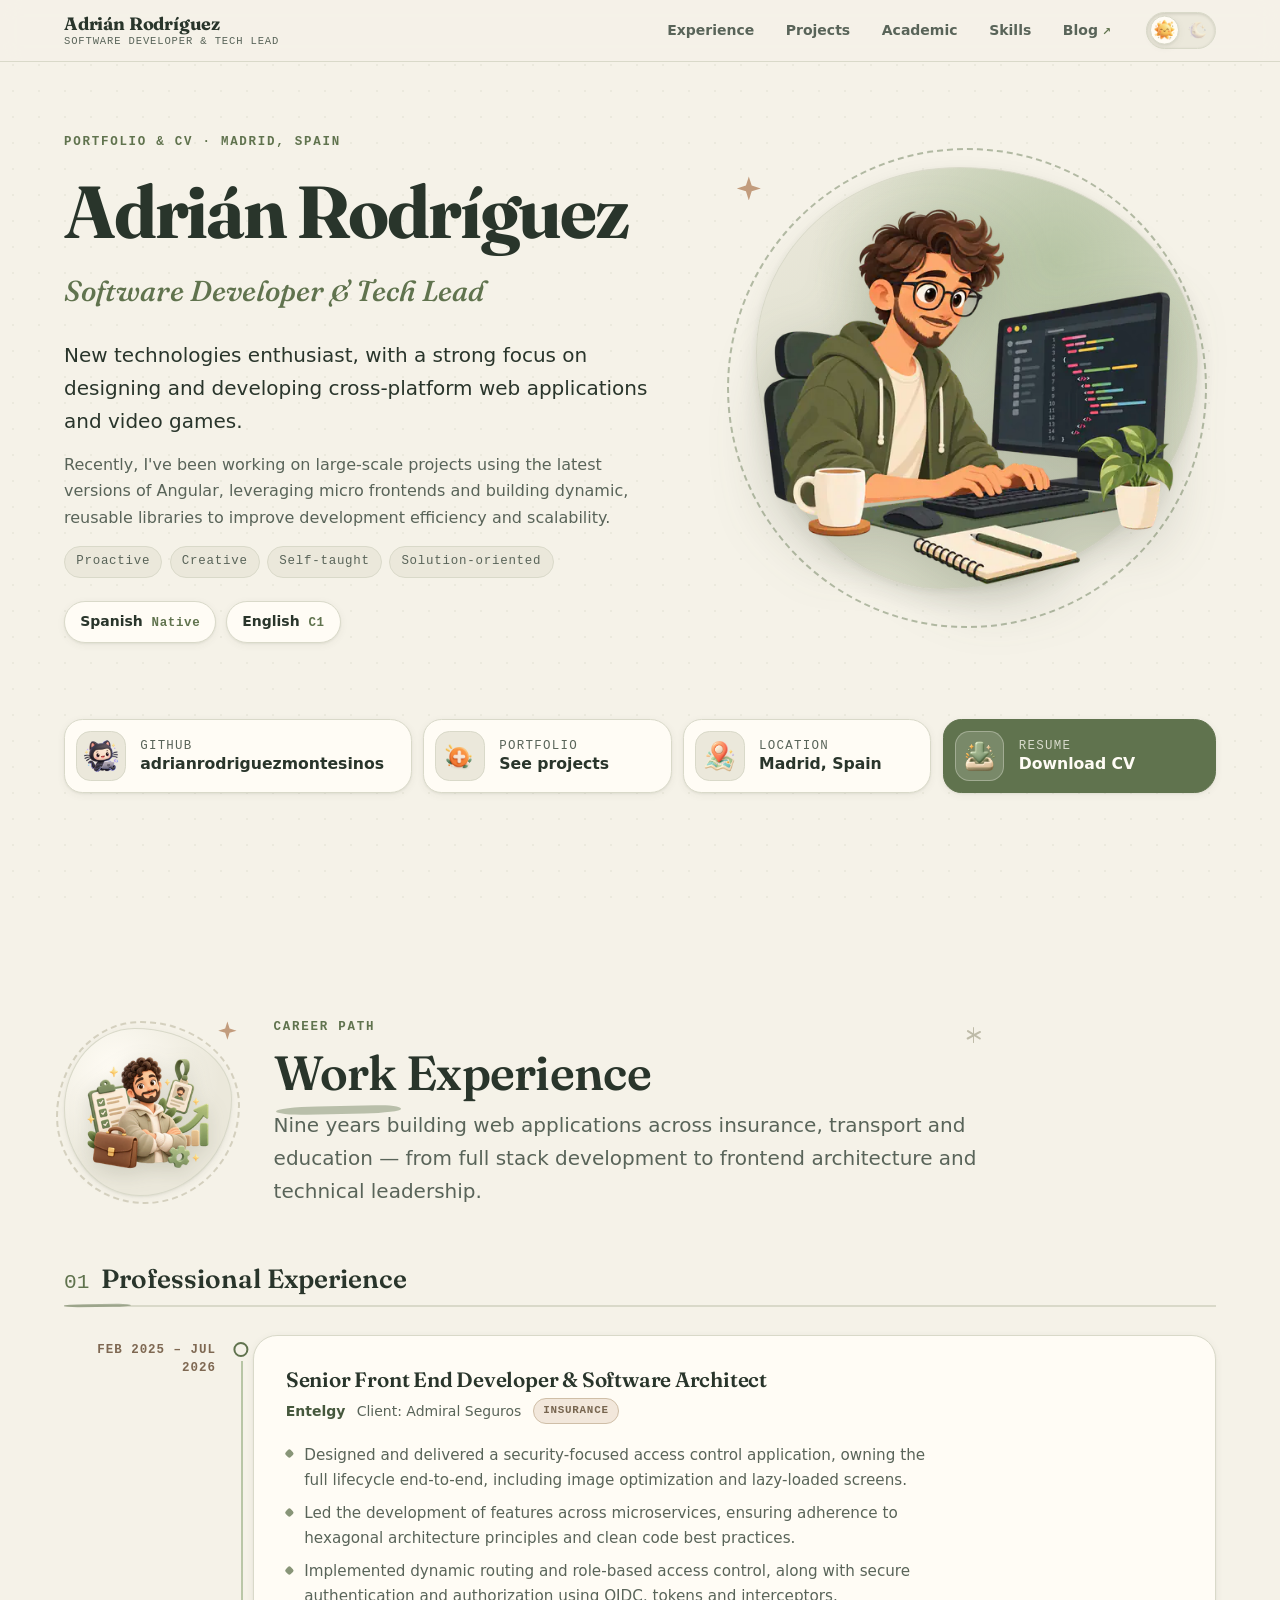
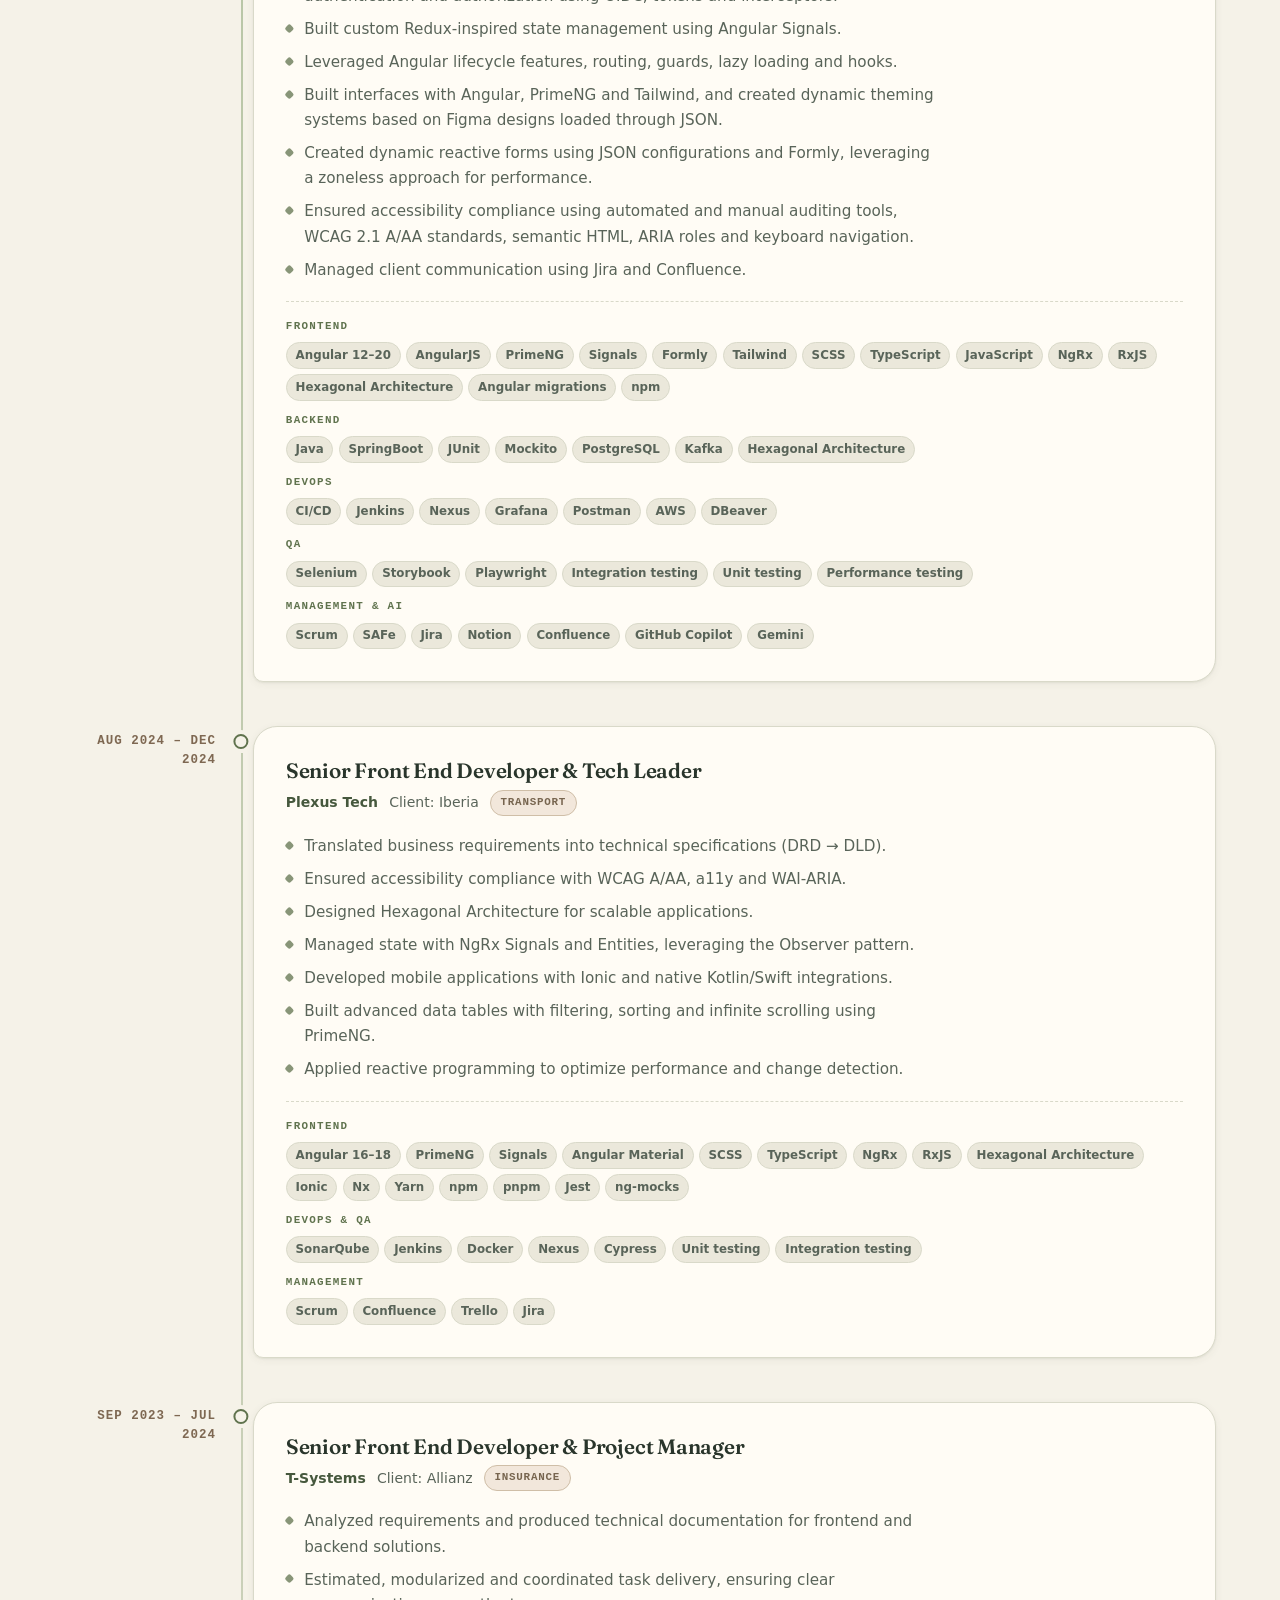
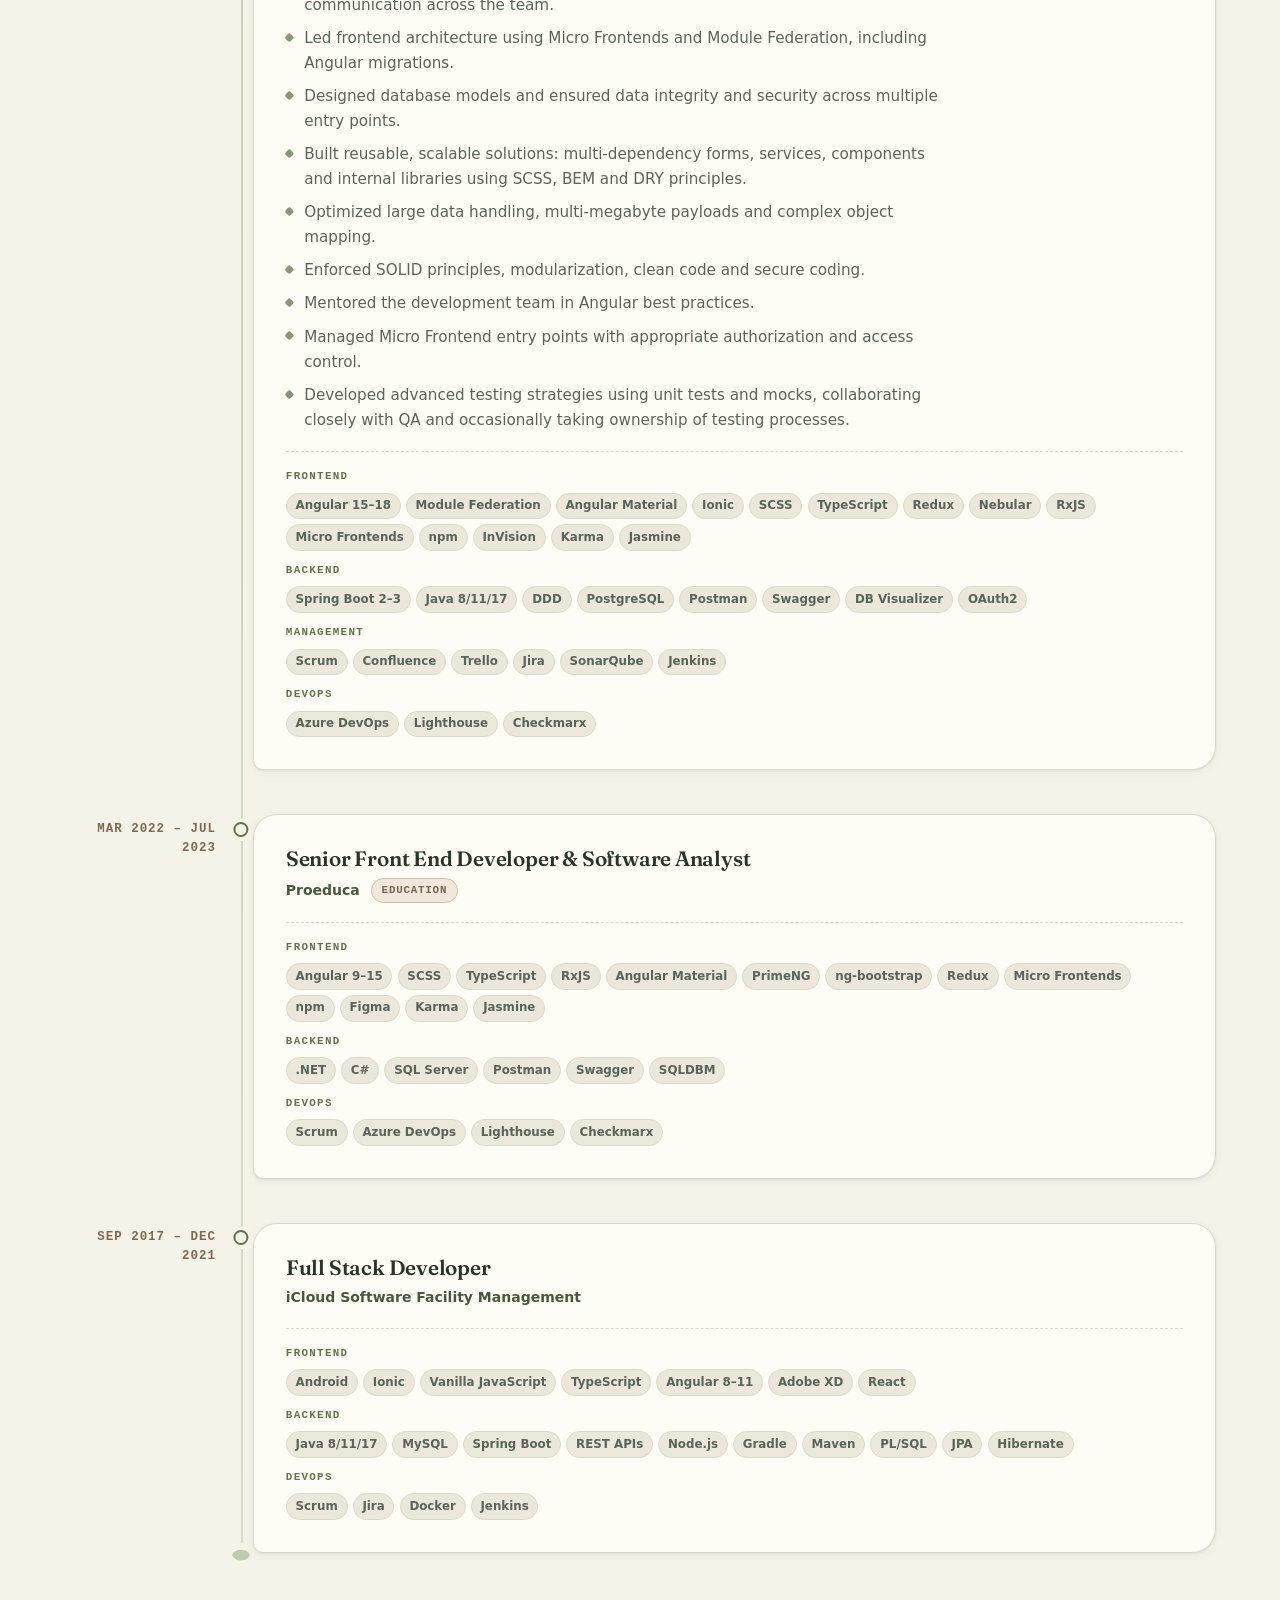
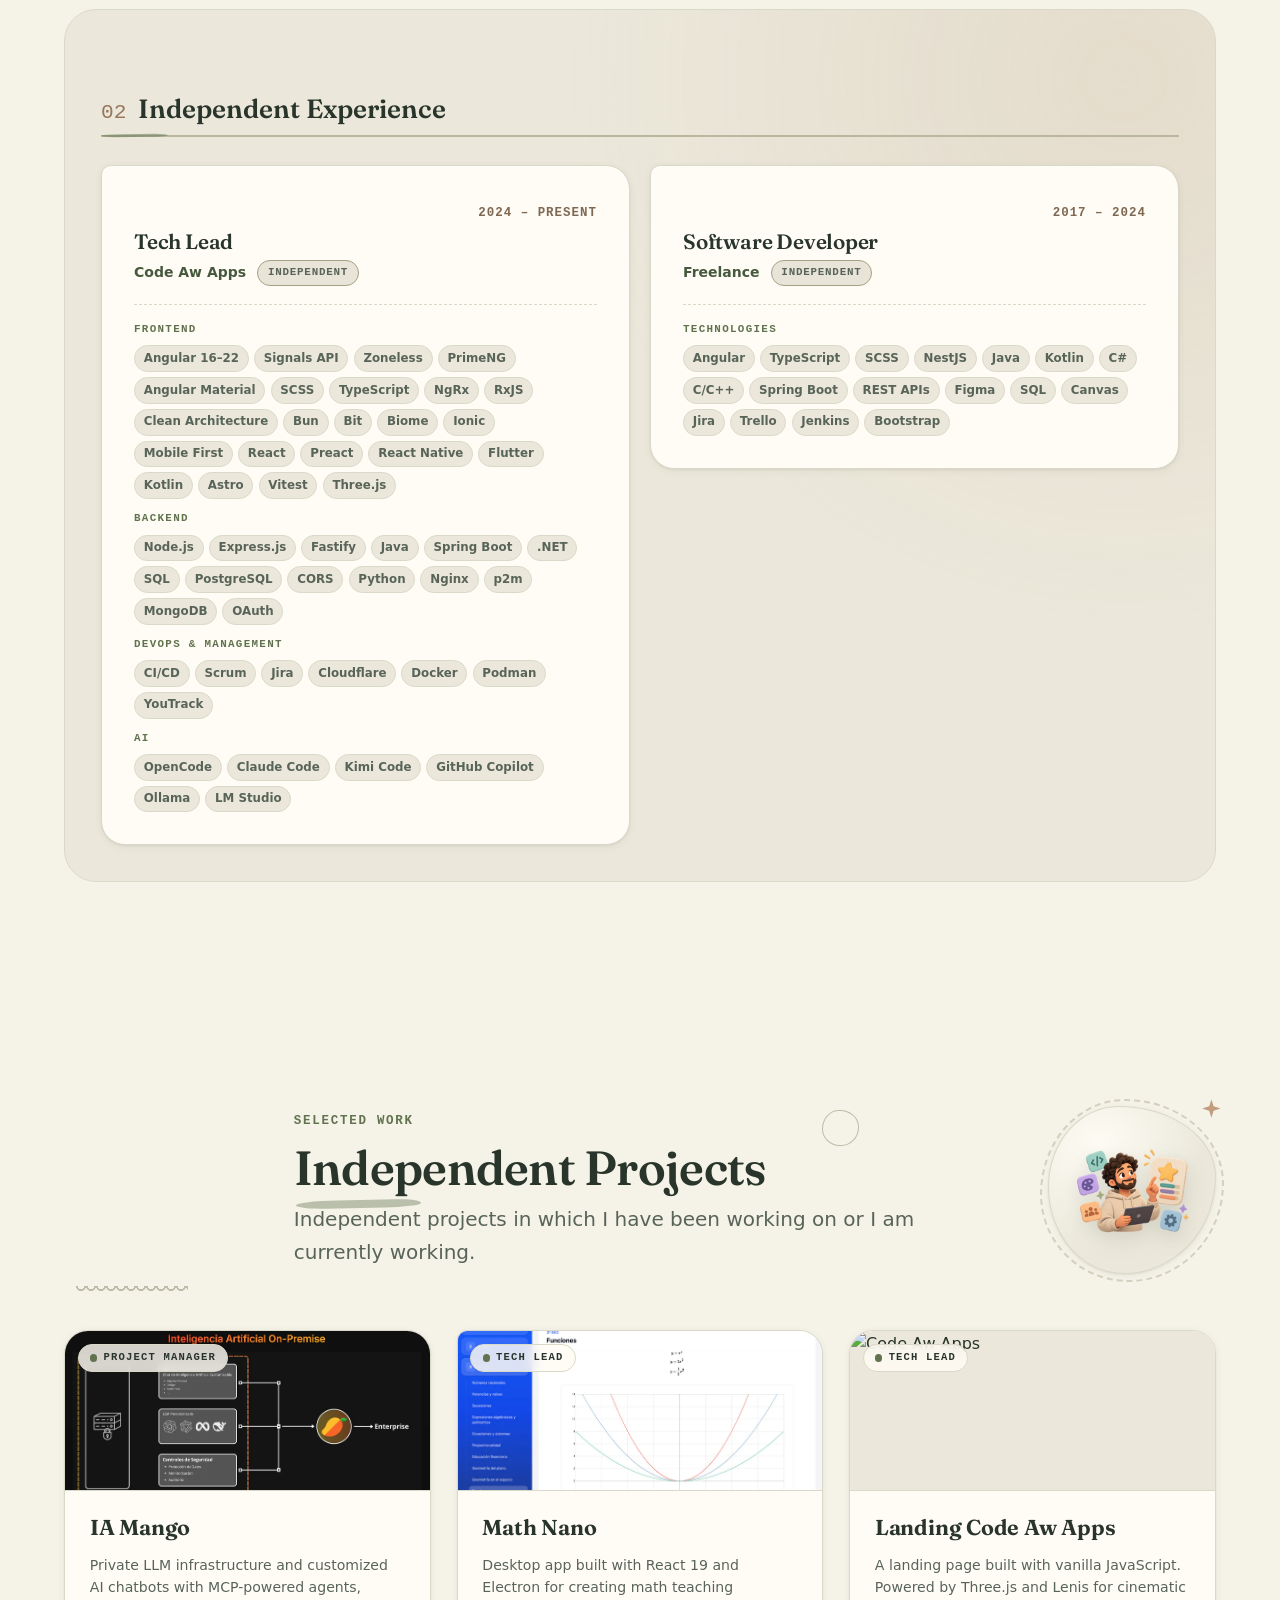
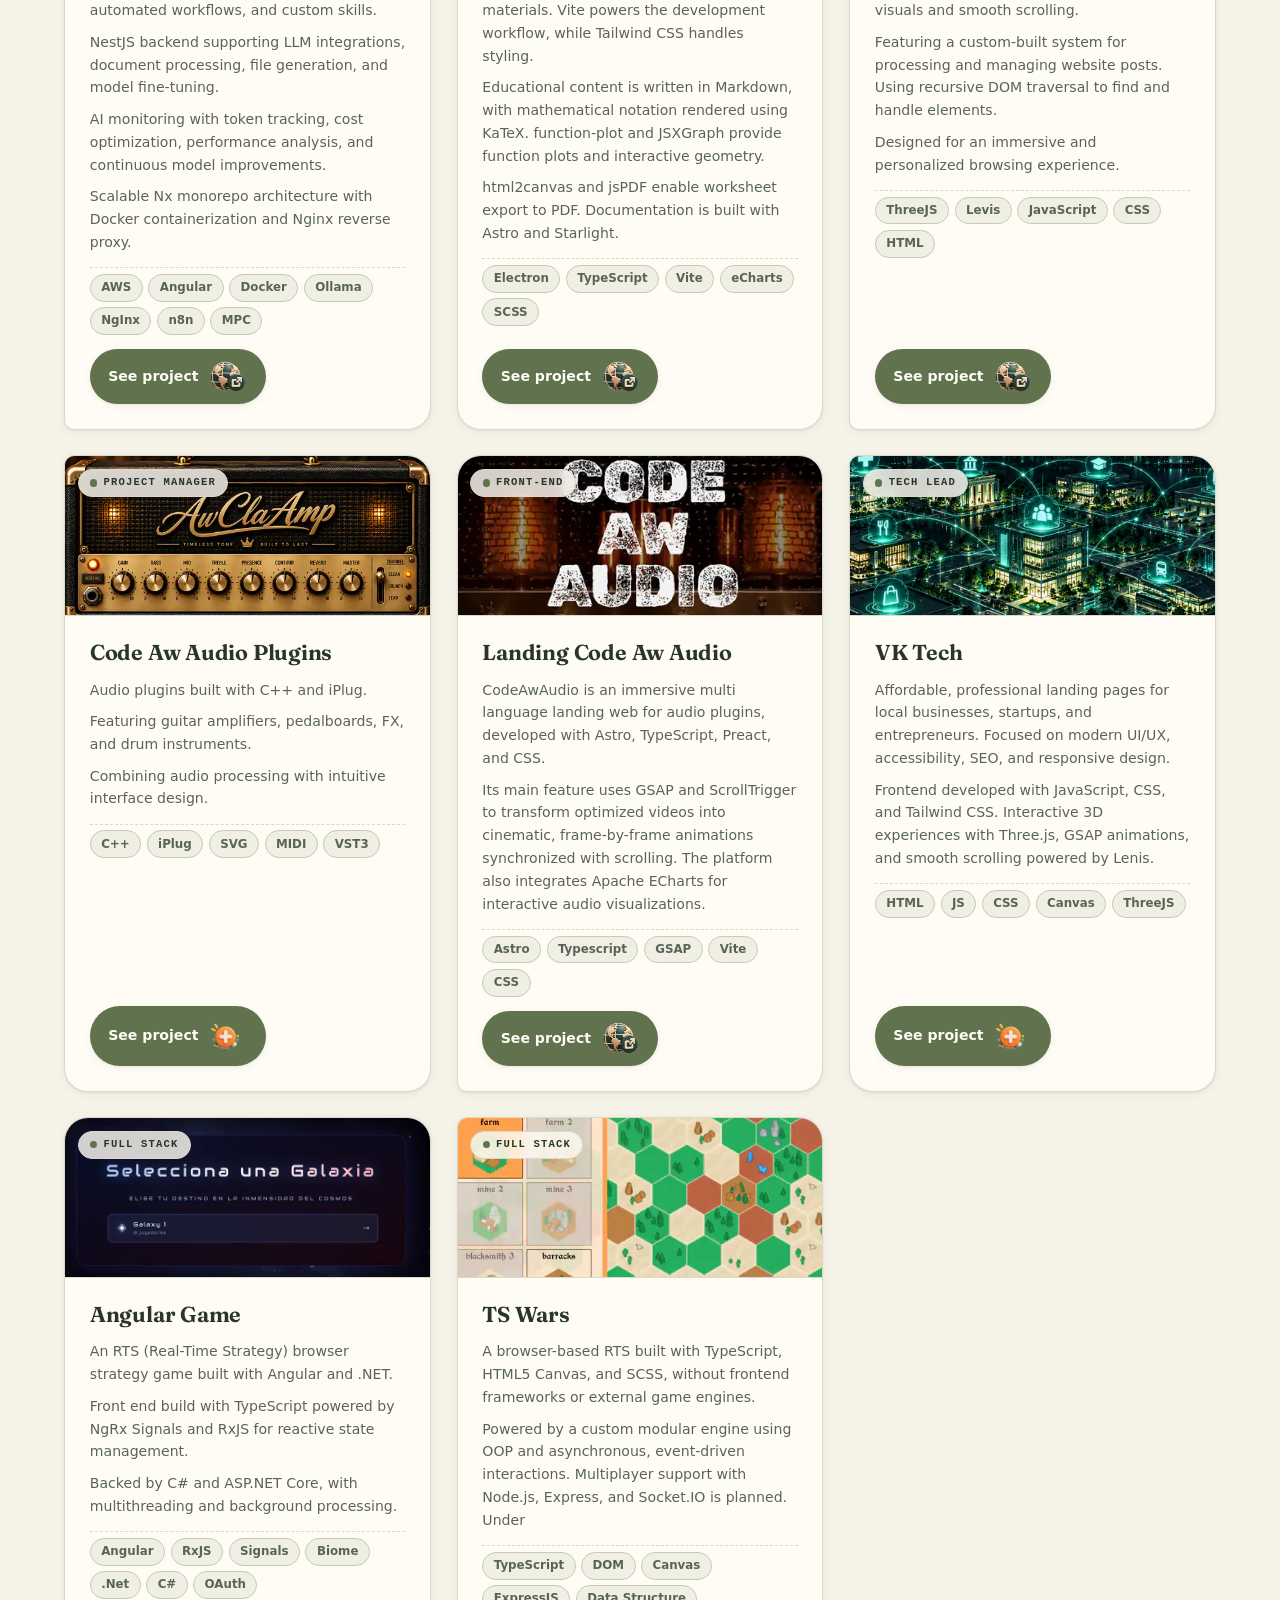
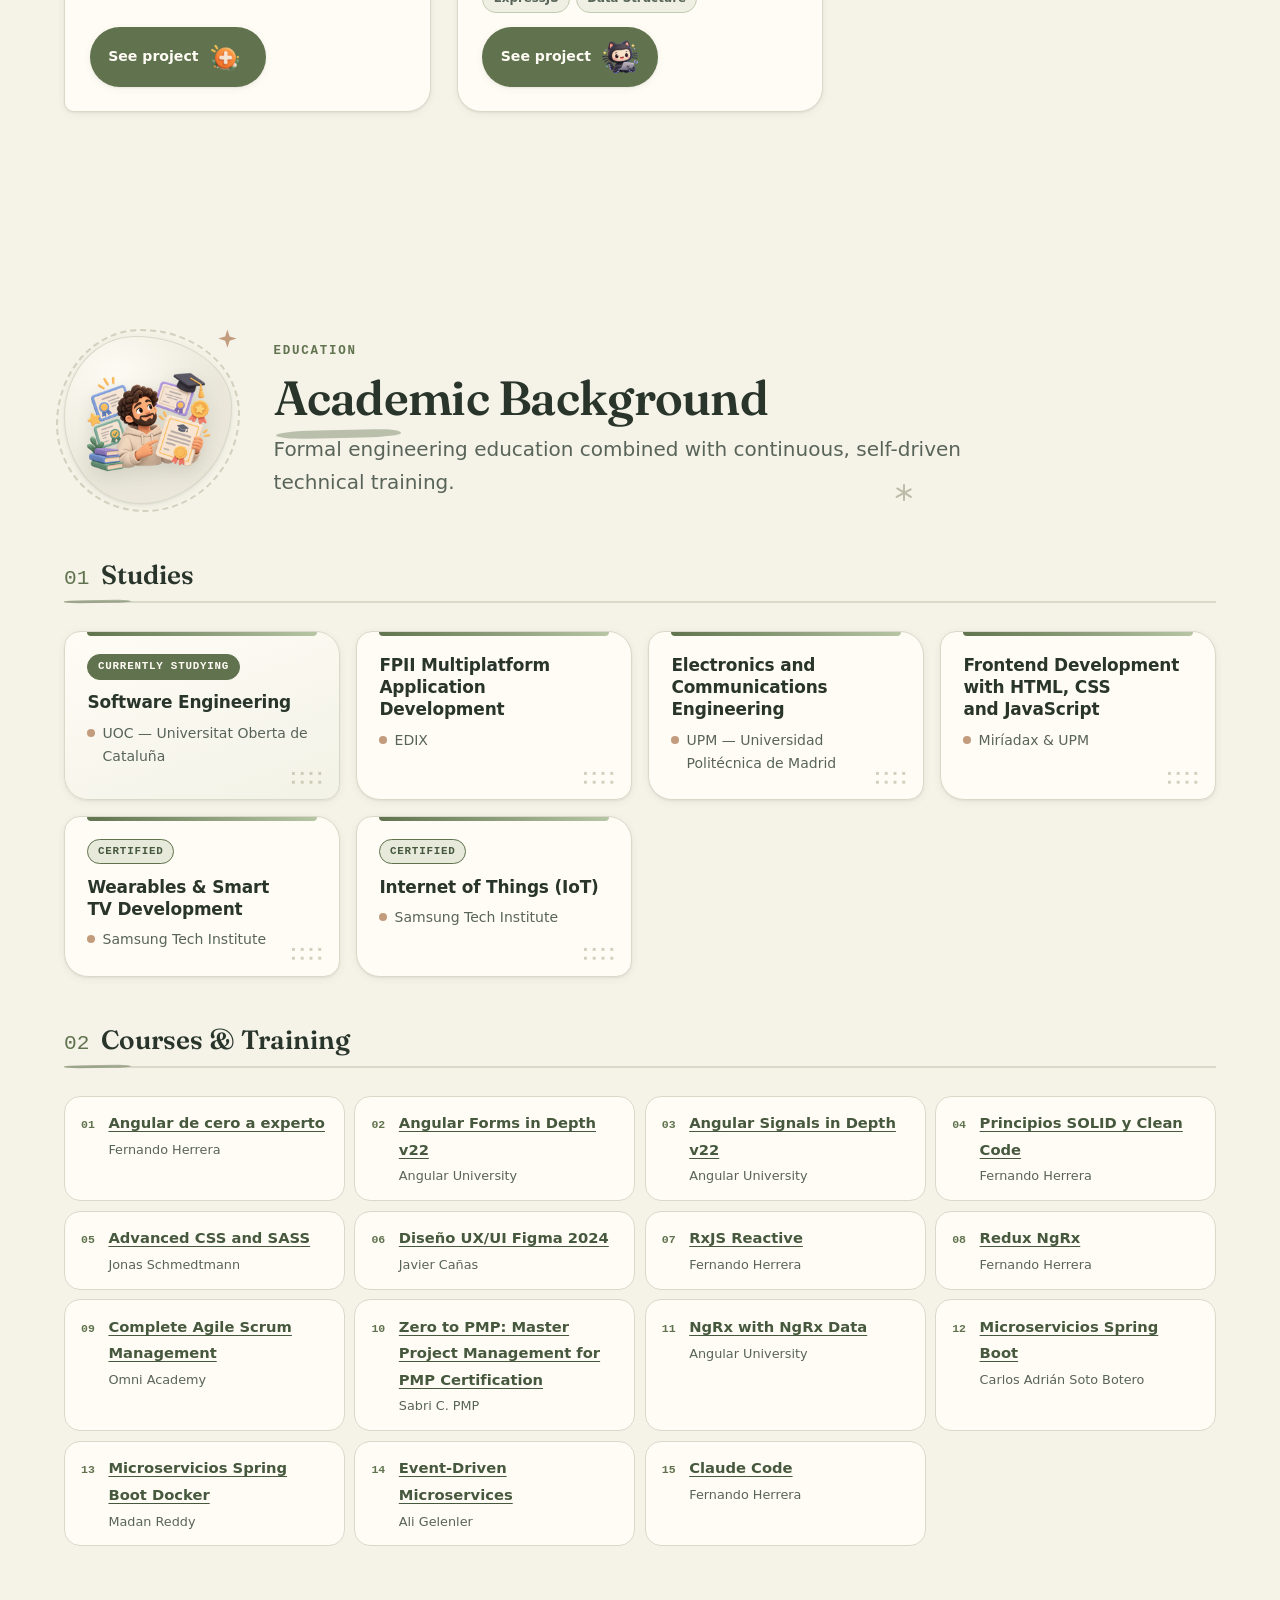
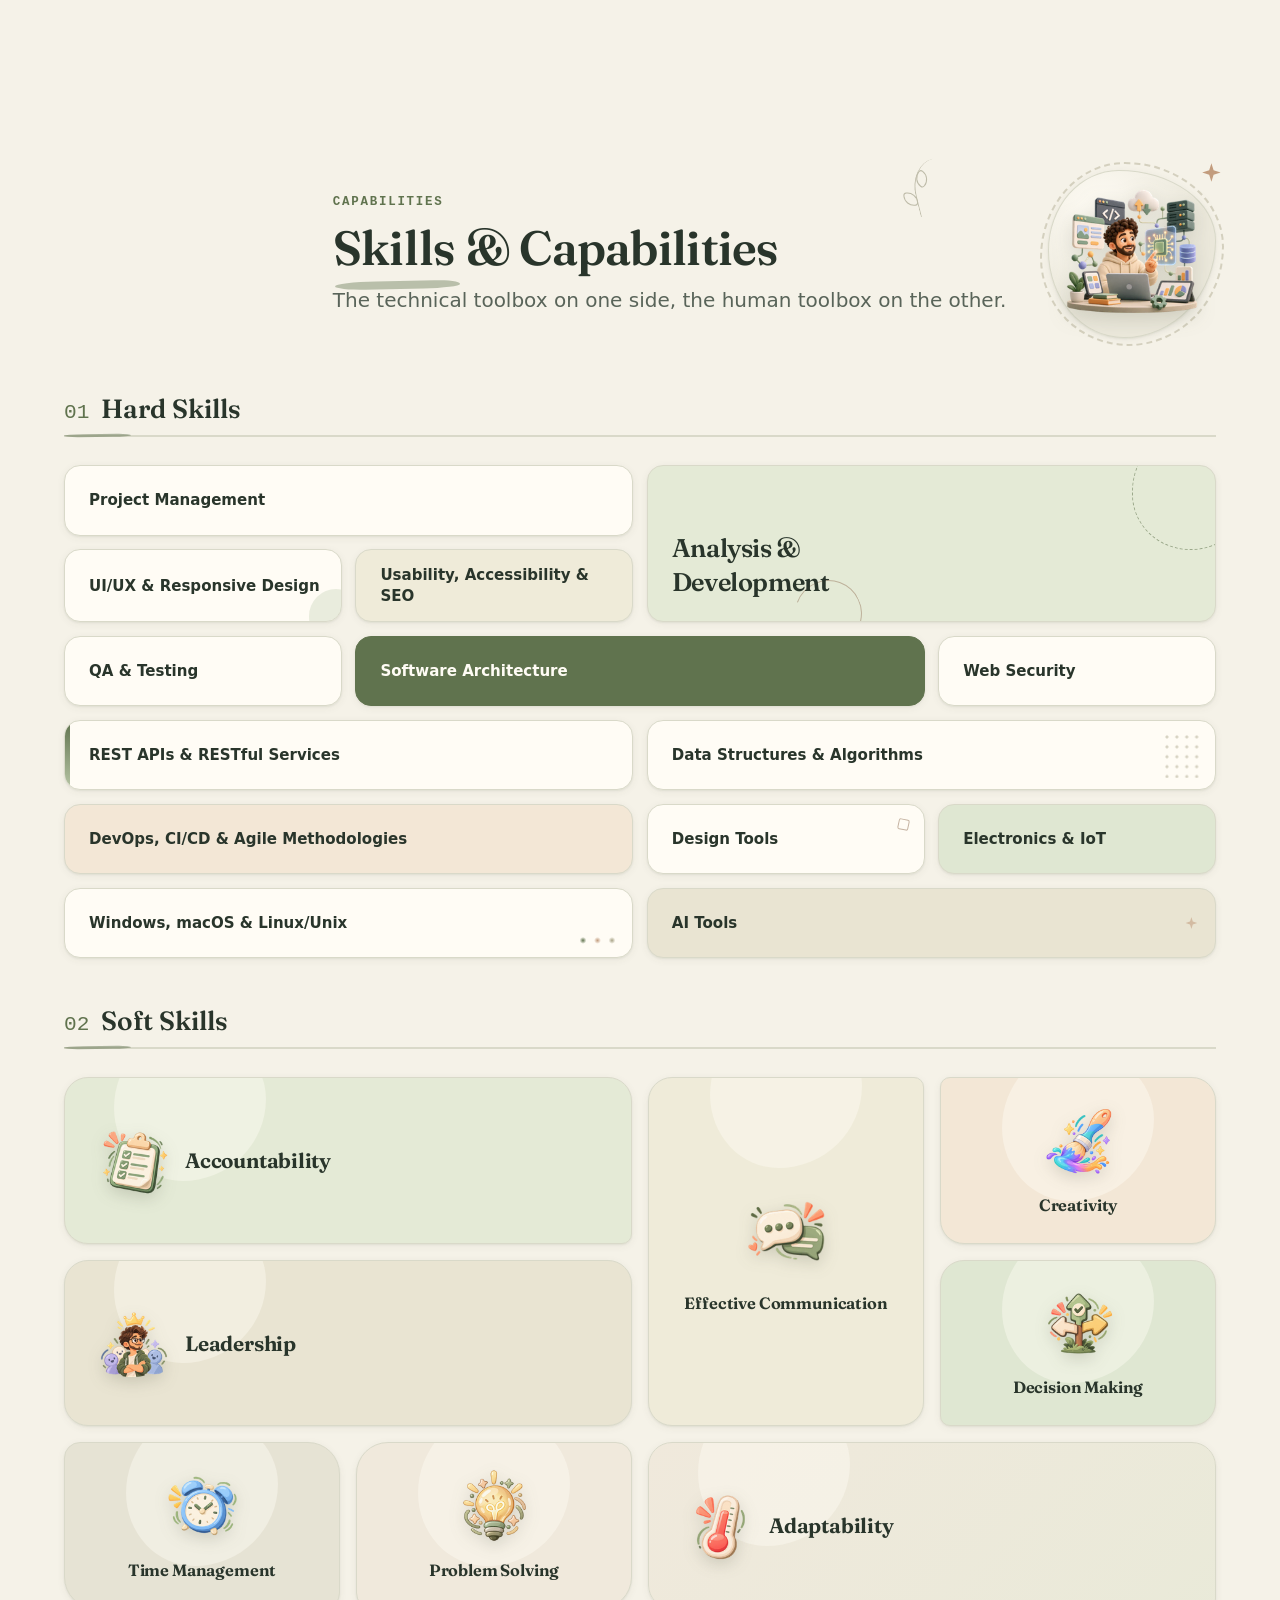
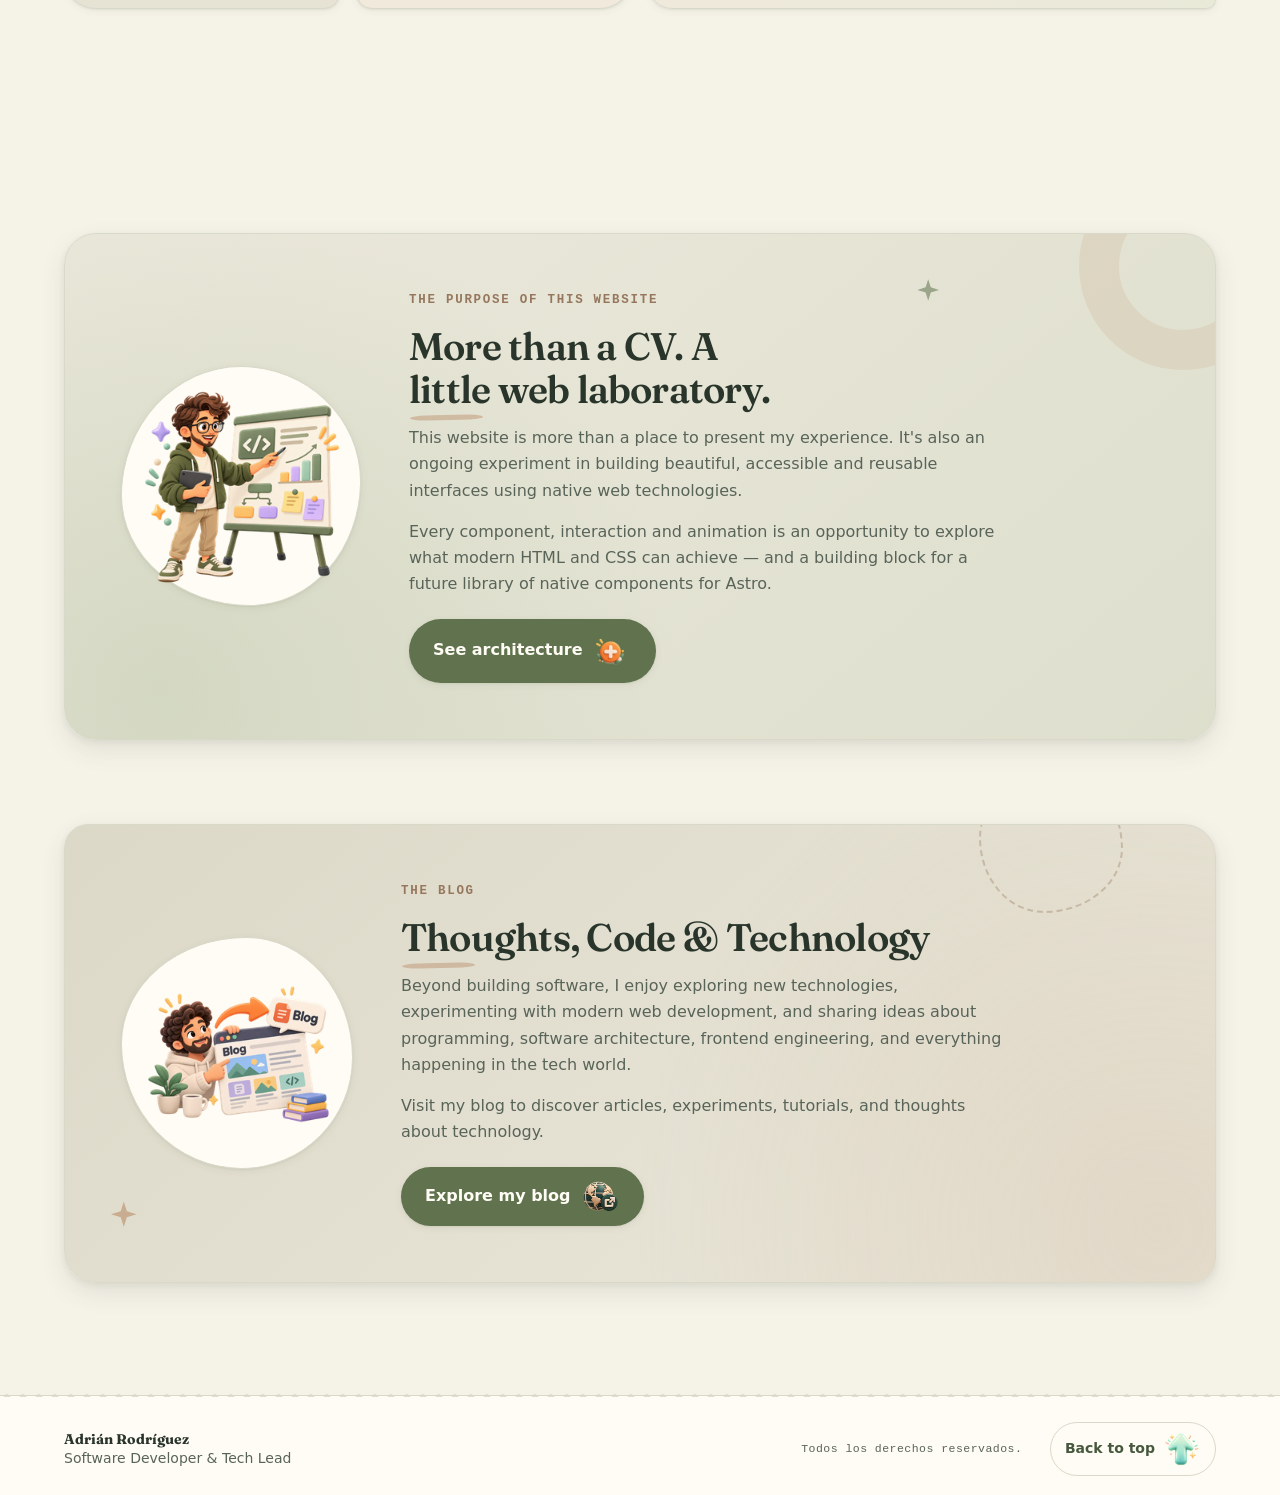
==== index.html @ 37d332d7 "feat: Update CV using vannillaJS instead of astro framework" ====
<!doctype html>
<html lang="en" data-theme="light">
  <head>
    <meta charset="UTF-8" />
    <meta name="viewport" content="width=device-width, initial-scale=1.0" />
    <title>Adrián Rodríguez — Software Developer &amp; Tech Lead</title>
    <link rel="icon" type="image/webp" href="assets/icons/account.webp" />
    <meta
      name="description"
      content="Portfolio and CV of Adrián Rodríguez, Software Developer & Tech Lead. Cross-platform web applications, Angular architecture, accessibility and native web craftsmanship."
    />
    <meta name="color-scheme" content="light dark" />
    <script>
      (function () {
        try {
          var t = localStorage.getItem('theme');
          if (t !== 'light' && t !== 'dark') {
            t = window.matchMedia('(prefers-color-scheme: dark)').matches ? 'dark' : 'light';
          }
          document.documentElement.setAttribute('data-theme', t);
        } catch (e) {}
      })();
    </script>
    <link rel="preconnect" href="https://fonts.googleapis.com" />
    <link rel="preconnect" href="https://fonts.gstatic.com" crossorigin />
    <link
      href="https://fonts.googleapis.com/css2?family=Fraunces:opsz,wght@9..144,400..700&display=swap"
      rel="stylesheet"
    />
    <link rel="stylesheet" href="css/tokens.css" />
    <link rel="stylesheet" href="css/base.css" />
    <link rel="stylesheet" href="css/layout.css" />
    <link rel="stylesheet" href="css/header.css" />
    <link rel="stylesheet" href="css/hero.css" />
    <link rel="stylesheet" href="css/experience.css" />
    <link rel="stylesheet" href="css/projects.css" />
    <link rel="stylesheet" href="css/academic.css" />
    <link rel="stylesheet" href="css/skills.css" />
    <link rel="stylesheet" href="css/closing.css" />
    <link rel="stylesheet" href="css/blog.css" />
    <link rel="stylesheet" href="css/cv-modal.css" />
    <link rel="stylesheet" href="css/decorations.css" />
    <link rel="stylesheet" href="css/responsive.css" />
    <link rel="stylesheet" href="css/motion.css" />
    <link rel="stylesheet" href="css/not-found.css" />
    <link rel="stylesheet" href="css/project-page.css" />
    <script src="theme.js" defer></script>
    <script src="menu.js" defer></script>
    <script src="cv-modal.js" defer></script>
  </head>
  <body id="top">
    <a class="skip-link" href="#main">Skip to main content</a>

    <!-- #region Site header -->
    <header class="site-header">
      <div class="site-header__inner container">
        <a class="brand" href="#top">
          <span class="brand__name">Adrián Rodríguez</span>
          <span class="brand__role">Software Developer &amp; Tech Lead</span>
        </a>

        <nav class="nav" aria-label="Primary">
          <ul class="nav__list">
            <li><a class="nav__link" href="#experience">Experience</a></li>
            <li><a class="nav__link" href="#projects">Projects</a></li>
            <li><a class="nav__link" href="#academic">Academic</a></li>
            <li><a class="nav__link" href="#skills">Skills</a></li>
            <li>
              <a
                class="nav__link nav__link--external"
                href="https://codeawapps.com/blog"
                target="_blank"
                rel="noopener noreferrer"
                >Blog<span class="nav__external" aria-hidden="true">↗</span></a
              >
            </li>
          </ul>
        </nav>

        <button
          class="theme-switch"
          type="button"
          aria-pressed="false"
          aria-label="Switch to dark theme"
          data-theme-switch
        >
          <span class="theme-switch__track" aria-hidden="true">
            <span class="theme-switch__icon theme-switch__icon--light">
              <img src="assets/icons/light.webp" alt="" width="150" height="150" decoding="async" />
            </span>
            <span class="theme-switch__icon theme-switch__icon--dark">
              <img src="assets/icons/dark.webp" alt="" width="150" height="150" decoding="async" />
            </span>
            <span class="theme-switch__thumb"></span>
          </span>
        </button>

        <button
          class="menu-toggle"
          type="button"
          aria-expanded="false"
          aria-controls="mobile-menu"
          aria-label="Open menu"
          data-menu-toggle
        >
          <span class="menu-toggle__bars" aria-hidden="true">
            <span></span>
            <span></span>
          </span>
        </button>
      </div>
    </header>

    <nav class="mobile-menu" id="mobile-menu" aria-label="Mobile navigation" data-mobile-menu>
      <ul class="mobile-menu__list">
        <li style="--i: 0">
          <a class="mobile-menu__link" href="#experience">
            <span class="mobile-menu__index" aria-hidden="true">01</span>
            <span class="mobile-menu__name">Experience</span>
          </a>
        </li>
        <li style="--i: 1">
          <a class="mobile-menu__link" href="#projects">
            <span class="mobile-menu__index" aria-hidden="true">02</span>
            <span class="mobile-menu__name">Projects</span>
          </a>
        </li>
        <li style="--i: 2">
          <a class="mobile-menu__link" href="#academic">
            <span class="mobile-menu__index" aria-hidden="true">03</span>
            <span class="mobile-menu__name">Academic</span>
          </a>
        </li>
        <li style="--i: 3">
          <a class="mobile-menu__link" href="#skills">
            <span class="mobile-menu__index" aria-hidden="true">04</span>
            <span class="mobile-menu__name">Skills</span>
          </a>
        </li>
        <li style="--i: 4">
          <a
            class="mobile-menu__link"
            href="https://codeawapps.com/blog"
            target="_blank"
            rel="noopener noreferrer"
          >
            <span class="mobile-menu__index" aria-hidden="true">05</span>
            <span class="mobile-menu__name">Blog</span>
            <span class="mobile-menu__external" aria-hidden="true">↗</span>
          </a>
        </li>
      </ul>
      <p class="mobile-menu__note">Adrián Rodríguez · Madrid, Spain</p>
    </nav>
    <!-- #endregion Site header -->

    <main id="main">
      <!-- #region Hero -->
      <section class="hero section" id="about" aria-labelledby="hero-title">
        <div class="container hero__grid">
          <div class="hero__content">
            <p class="eyebrow hero__eyebrow">Portfolio &amp; CV · Madrid, Spain</p>
            <h1 class="hero__title" id="hero-title">Adrián Rodríguez</h1>
            <p class="hero__role">
              Software Developer
              <span class="hero__role-amp">&amp;</span> Tech&nbsp;Lead
            </p>

            <div class="hero__about">
              <p class="hero__lead">
                New technologies enthusiast, with a strong focus on designing and developing
                cross-platform web applications and video games.
              </p>
              <p>
                Recently, I've been working on large-scale projects using the latest versions of
                Angular, leveraging micro frontends and building dynamic, reusable libraries to
                improve development efficiency and scalability.
              </p>
              <p class="hero__traits">
                <span>Proactive</span><span>Creative</span><span>Self-taught</span
                ><span>Solution-oriented</span>
              </p>
            </div>

            <ul class="hero__languages" aria-label="Languages">
              <li class="lang-chip">
                <span class="lang-chip__name">Spanish</span>
                <span class="lang-chip__level">Native</span>
              </li>
              <li class="lang-chip">
                <span class="lang-chip__name">English</span>
                <span class="lang-chip__level">C1</span>
              </li>
            </ul>
          </div>

          <ul class="hero__actions" aria-label="Contact and profile links">
            <li>
              <a
                class="contact-btn"
                href="https://github.com/adrianrodriguezmontesinos"
                target="_blank"
                rel="noopener noreferrer"
              >
                <span class="contact-btn__icon">
                  <img
                    src="assets/icons/github.webp"
                    alt=""
                    width="150"
                    height="150"
                    decoding="async"
                  />
                </span>
                <span class="contact-btn__text">
                  <span class="contact-btn__label">GitHub</span>
                  <span class="contact-btn__value">adrianrodriguezmontesinos</span>
                </span>
              </a>
            </li>
            <li>
              <a class="contact-btn" href="#projects">
                <span class="contact-btn__icon contact-btn__icon--arrow">
                  <img
                    src="assets/icons/see.webp"
                    alt=""
                    width="150"
                    height="150"
                    decoding="async"
                  />
                </span>
                <span class="contact-btn__text">
                  <span class="contact-btn__label">Portfolio</span>
                  <span class="contact-btn__value">See projects</span>
                </span>
              </a>
            </li>
            <li>
              <a
                class="contact-btn"
                href="https://www.google.com/maps/search/?api=1&amp;query=Madrid%2C+Spain"
                target="_blank"
                rel="noopener noreferrer"
              >
                <span class="contact-btn__icon">
                  <img
                    src="assets/icons/marker.webp"
                    alt=""
                    width="150"
                    height="150"
                    decoding="async"
                  />
                </span>
                <span class="contact-btn__text">
                  <span class="contact-btn__label">Location</span>
                  <span class="contact-btn__value">Madrid, Spain</span>
                </span>
              </a>
            </li>
            <li>
              <button class="contact-btn contact-btn--accent" type="button" data-cv-open>
                <span class="contact-btn__icon">
                  <img
                    src="assets/icons/download.webp"
                    alt=""
                    width="150"
                    height="150"
                    decoding="async"
                  />
                </span>
                <span class="contact-btn__text">
                  <span class="contact-btn__label">Resume</span>
                  <span class="contact-btn__value">Download CV</span>
                </span>
              </button>
            </li>
          </ul>

          <div class="hero__art" aria-hidden="true">
            <div class="hero__blob"></div>
            <img
              class="hero__img"
              src="assets/images/programmer.webp"
              alt=""
              width="500"
              height="500"
              fetchpriority="high"
              decoding="async"
            />
            <div class="hero__ring"></div>
          </div>
        </div>
      </section>

      <!-- #endregion Hero -->

      <!-- #region Work experience -->
      <section class="section experience" id="experience" aria-labelledby="experience-title">
        <div class="container">
          <header class="section-head">
            <span class="ink ink-star" aria-hidden="true"></span>
            <div class="section-head__art" aria-hidden="true">
              <img
                src="assets/images/work.webp"
                alt=""
                width="350"
                height="350"
                loading="lazy"
                decoding="async"
              />
            </div>
            <div class="section-head__text">
              <p class="eyebrow">Career path</p>
              <h2 class="section-title" id="experience-title">Work Experience</h2>
              <p class="section-lead">
                Nine years building web applications across insurance, transport and education —
                from full stack development to frontend architecture and technical leadership.
              </p>
            </div>
          </header>

          <!-- #region Professional experience -->
          <h3 class="subsection-title" id="professional-exp">
            <span class="subsection-title__index">01</span> Professional Experience
          </h3>

          <ol class="timeline" aria-labelledby="professional-exp">
            <li class="xp">
              <div class="xp__marker" aria-hidden="true"></div>
              <p class="xp__period">
                <time datetime="2025-02">Feb 2025</time> –
                <time datetime="2026-07">Jul 2026</time>
              </p>
              <article class="xp__card">
                <header class="xp__header">
                  <h4 class="xp__role">Senior Front End Developer &amp; Software Architect</h4>
                  <p class="xp__org">
                    <span class="xp__company">Entelgy</span>
                    <span class="xp__client">Client: Admiral Seguros</span>
                    <span class="chip chip--sector">Insurance</span>
                  </p>
                </header>
                <ul class="xp__achievements">
                  <li>
                    Designed and delivered a security-focused access control application, owning the
                    full lifecycle end-to-end, including image optimization and lazy-loaded screens.
                  </li>
                  <li>
                    Led the development of features across microservices, ensuring adherence to
                    hexagonal architecture principles and clean code best practices.
                  </li>
                  <li>
                    Implemented dynamic routing and role-based access control, along with secure
                    authentication and authorization using OIDC, tokens and interceptors.
                  </li>
                  <li>Built custom Redux-inspired state management using Angular Signals.</li>
                  <li>
                    Leveraged Angular lifecycle features, routing, guards, lazy loading and hooks.
                  </li>
                  <li>
                    Built interfaces with Angular, PrimeNG and Tailwind, and created dynamic theming
                    systems based on Figma designs loaded through JSON.
                  </li>
                  <li>
                    Created dynamic reactive forms using JSON configurations and Formly, leveraging
                    a zoneless approach for performance.
                  </li>
                  <li>
                    Ensured accessibility compliance using automated and manual auditing tools, WCAG
                    2.1 A/AA standards, semantic HTML, ARIA roles and keyboard navigation.
                  </li>
                  <li>Managed client communication using Jira and Confluence.</li>
                </ul>
                <dl class="tech-groups">
                  <div class="tech-group">
                    <dt>Frontend</dt>
                    <dd>
                      <ul class="pill-list">
                        <li>Angular 12–20</li>
                        <li>AngularJS</li>
                        <li>PrimeNG</li>
                        <li>Signals</li>
                        <li>Formly</li>
                        <li>Tailwind</li>
                        <li>SCSS</li>
                        <li>TypeScript</li>
                        <li>JavaScript</li>
                        <li>NgRx</li>
                        <li>RxJS</li>
                        <li>Hexagonal Architecture</li>
                        <li>Angular migrations</li>
                        <li>npm</li>
                      </ul>
                    </dd>
                  </div>
                  <div class="tech-group">
                    <dt>Backend</dt>
                    <dd>
                      <ul class="pill-list">
                        <li>Java</li>
                        <li>SpringBoot</li>
                        <li>JUnit</li>
                        <li>Mockito</li>
                        <li>PostgreSQL</li>
                        <li>Kafka</li>
                        <li>Hexagonal Architecture</li>
                      </ul>
                    </dd>
                  </div>
                  <div class="tech-group">
                    <dt>DevOps</dt>
                    <dd>
                      <ul class="pill-list">
                        <li>CI/CD</li>
                        <li>Jenkins</li>
                        <li>Nexus</li>
                        <li>Grafana</li>
                        <li>Postman</li>
                        <li>AWS</li>
                        <li>DBeaver</li>
                      </ul>
                    </dd>
                  </div>
                  <div class="tech-group">
                    <dt>QA</dt>
                    <dd>
                      <ul class="pill-list">
                        <li>Selenium</li>
                        <li>Storybook</li>
                        <li>Playwright</li>
                        <li>Integration testing</li>
                        <li>Unit testing</li>
                        <li>Performance testing</li>
                      </ul>
                    </dd>
                  </div>
                  <div class="tech-group">
                    <dt>Management &amp; AI</dt>
                    <dd>
                      <ul class="pill-list">
                        <li>Scrum</li>
                        <li>SAFe</li>
                        <li>Jira</li>
                        <li>Notion</li>
                        <li>Confluence</li>
                        <li>GitHub Copilot</li>
                        <li>Gemini</li>
                      </ul>
                    </dd>
                  </div>
                </dl>
              </article>
            </li>

            <li class="xp">
              <div class="xp__marker" aria-hidden="true"></div>
              <p class="xp__period">
                <time datetime="2024-08">Aug 2024</time> –
                <time datetime="2024-12">Dec 2024</time>
              </p>
              <article class="xp__card">
                <header class="xp__header">
                  <h4 class="xp__role">Senior Front End Developer &amp; Tech Leader</h4>
                  <p class="xp__org">
                    <span class="xp__company">Plexus Tech</span>
                    <span class="xp__client">Client: Iberia</span>
                    <span class="chip chip--sector">Transport</span>
                  </p>
                </header>
                <ul class="xp__achievements">
                  <li>
                    Translated business requirements into technical specifications (DRD → DLD).
                  </li>
                  <li>Ensured accessibility compliance with WCAG A/AA, a11y and WAI-ARIA.</li>
                  <li>Designed Hexagonal Architecture for scalable applications.</li>
                  <li>
                    Managed state with NgRx Signals and Entities, leveraging the Observer pattern.
                  </li>
                  <li>
                    Developed mobile applications with Ionic and native Kotlin/Swift integrations.
                  </li>
                  <li>
                    Built advanced data tables with filtering, sorting and infinite scrolling using
                    PrimeNG.
                  </li>
                  <li>
                    Applied reactive programming to optimize performance and change detection.
                  </li>
                </ul>
                <dl class="tech-groups">
                  <div class="tech-group">
                    <dt>Frontend</dt>
                    <dd>
                      <ul class="pill-list">
                        <li>Angular 16–18</li>
                        <li>PrimeNG</li>
                        <li>Signals</li>
                        <li>Angular Material</li>
                        <li>SCSS</li>
                        <li>TypeScript</li>
                        <li>NgRx</li>
                        <li>RxJS</li>
                        <li>Hexagonal Architecture</li>
                        <li>Ionic</li>
                        <li>Nx</li>
                        <li>Yarn</li>
                        <li>npm</li>
                        <li>pnpm</li>
                        <li>Jest</li>
                        <li>ng-mocks</li>
                      </ul>
                    </dd>
                  </div>
                  <div class="tech-group">
                    <dt>DevOps &amp; QA</dt>
                    <dd>
                      <ul class="pill-list">
                        <li>SonarQube</li>
                        <li>Jenkins</li>
                        <li>Docker</li>
                        <li>Nexus</li>
                        <li>Cypress</li>
                        <li>Unit testing</li>
                        <li>Integration testing</li>
                      </ul>
                    </dd>
                  </div>
                  <div class="tech-group">
                    <dt>Management</dt>
                    <dd>
                      <ul class="pill-list">
                        <li>Scrum</li>
                        <li>Confluence</li>
                        <li>Trello</li>
                        <li>Jira</li>
                      </ul>
                    </dd>
                  </div>
                </dl>
              </article>
            </li>

            <li class="xp">
              <div class="xp__marker" aria-hidden="true"></div>
              <p class="xp__period">
                <time datetime="2023-09">Sep 2023</time> –
                <time datetime="2024-07">Jul 2024</time>
              </p>
              <article class="xp__card">
                <header class="xp__header">
                  <h4 class="xp__role">Senior Front End Developer &amp; Project Manager</h4>
                  <p class="xp__org">
                    <span class="xp__company">T-Systems</span>
                    <span class="xp__client">Client: Allianz</span>
                    <span class="chip chip--sector">Insurance</span>
                  </p>
                </header>
                <ul class="xp__achievements">
                  <li>
                    Analyzed requirements and produced technical documentation for frontend and
                    backend solutions.
                  </li>
                  <li>
                    Estimated, modularized and coordinated task delivery, ensuring clear
                    communication across the team.
                  </li>
                  <li>
                    Led frontend architecture using Micro Frontends and Module Federation, including
                    Angular migrations.
                  </li>
                  <li>
                    Designed database models and ensured data integrity and security across multiple
                    entry points.
                  </li>
                  <li>
                    Built reusable, scalable solutions: multi-dependency forms, services, components
                    and internal libraries using SCSS, BEM and DRY principles.
                  </li>
                  <li>
                    Optimized large data handling, multi-megabyte payloads and complex object
                    mapping.
                  </li>
                  <li>Enforced SOLID principles, modularization, clean code and secure coding.</li>
                  <li>Mentored the development team in Angular best practices.</li>
                  <li>
                    Managed Micro Frontend entry points with appropriate authorization and access
                    control.
                  </li>
                  <li>
                    Developed advanced testing strategies using unit tests and mocks, collaborating
                    closely with QA and occasionally taking ownership of testing processes.
                  </li>
                </ul>
                <dl class="tech-groups">
                  <div class="tech-group">
                    <dt>Frontend</dt>
                    <dd>
                      <ul class="pill-list">
                        <li>Angular 15–18</li>
                        <li>Module Federation</li>
                        <li>Angular Material</li>
                        <li>Ionic</li>
                        <li>SCSS</li>
                        <li>TypeScript</li>
                        <li>Redux</li>
                        <li>Nebular</li>
                        <li>RxJS</li>
                        <li>Micro Frontends</li>
                        <li>npm</li>
                        <li>InVision</li>
                        <li>Karma</li>
                        <li>Jasmine</li>
                      </ul>
                    </dd>
                  </div>
                  <div class="tech-group">
                    <dt>Backend</dt>
                    <dd>
                      <ul class="pill-list">
                        <li>Spring Boot 2–3</li>
                        <li>Java 8/11/17</li>
                        <li>DDD</li>
                        <li>PostgreSQL</li>
                        <li>Postman</li>
                        <li>Swagger</li>
                        <li>DB Visualizer</li>
                        <li>OAuth2</li>
                      </ul>
                    </dd>
                  </div>
                  <div class="tech-group">
                    <dt>Management</dt>
                    <dd>
                      <ul class="pill-list">
                        <li>Scrum</li>
                        <li>Confluence</li>
                        <li>Trello</li>
                        <li>Jira</li>
                        <li>SonarQube</li>
                        <li>Jenkins</li>
                      </ul>
                    </dd>
                  </div>
                  <div class="tech-group">
                    <dt>DevOps</dt>
                    <dd>
                      <ul class="pill-list">
                        <li>Azure DevOps</li>
                        <li>Lighthouse</li>
                        <li>Checkmarx</li>
                      </ul>
                    </dd>
                  </div>
                </dl>
              </article>
            </li>

            <li class="xp">
              <div class="xp__marker" aria-hidden="true"></div>
              <p class="xp__period">
                <time datetime="2022-03">Mar 2022</time> –
                <time datetime="2023-07">Jul 2023</time>
              </p>
              <article class="xp__card">
                <header class="xp__header">
                  <h4 class="xp__role">Senior Front End Developer &amp; Software Analyst</h4>
                  <p class="xp__org">
                    <span class="xp__company">Proeduca</span>
                    <span class="chip chip--sector">Education</span>
                  </p>
                </header>
                <dl class="tech-groups">
                  <div class="tech-group">
                    <dt>Frontend</dt>
                    <dd>
                      <ul class="pill-list">
                        <li>Angular 9–15</li>
                        <li>SCSS</li>
                        <li>TypeScript</li>
                        <li>RxJS</li>
                        <li>Angular Material</li>
                        <li>PrimeNG</li>
                        <li>ng-bootstrap</li>
                        <li>Redux</li>
                        <li>Micro Frontends</li>
                        <li>npm</li>
                        <li>Figma</li>
                        <li>Karma</li>
                        <li>Jasmine</li>
                      </ul>
                    </dd>
                  </div>
                  <div class="tech-group">
                    <dt>Backend</dt>
                    <dd>
                      <ul class="pill-list">
                        <li>.NET</li>
                        <li>C#</li>
                        <li>SQL Server</li>
                        <li>Postman</li>
                        <li>Swagger</li>
                        <li>SQLDBM</li>
                      </ul>
                    </dd>
                  </div>
                  <div class="tech-group">
                    <dt>DevOps</dt>
                    <dd>
                      <ul class="pill-list">
                        <li>Scrum</li>
                        <li>Azure DevOps</li>
                        <li>Lighthouse</li>
                        <li>Checkmarx</li>
                      </ul>
                    </dd>
                  </div>
                </dl>
              </article>
            </li>

            <li class="xp">
              <div class="xp__marker" aria-hidden="true"></div>
              <p class="xp__period">
                <time datetime="2017-09">Sep 2017</time> –
                <time datetime="2021-12">Dec 2021</time>
              </p>
              <article class="xp__card">
                <header class="xp__header">
                  <h4 class="xp__role">Full Stack Developer</h4>
                  <p class="xp__org">
                    <span class="xp__company">iCloud Software Facility Management</span>
                  </p>
                </header>
                <dl class="tech-groups">
                  <div class="tech-group">
                    <dt>Frontend</dt>
                    <dd>
                      <ul class="pill-list">
                        <li>Android</li>
                        <li>Ionic</li>
                        <li>Vanilla JavaScript</li>
                        <li>TypeScript</li>
                        <li>Angular 8–11</li>
                        <li>Adobe XD</li>
                        <li>React</li>
                      </ul>
                    </dd>
                  </div>
                  <div class="tech-group">
                    <dt>Backend</dt>
                    <dd>
                      <ul class="pill-list">
                        <li>Java 8/11/17</li>
                        <li>MySQL</li>
                        <li>Spring Boot</li>
                        <li>REST APIs</li>
                        <li>Node.js</li>
                        <li>Gradle</li>
                        <li>Maven</li>
                        <li>PL/SQL</li>
                        <li>JPA</li>
                        <li>Hibernate</li>
                      </ul>
                    </dd>
                  </div>
                  <div class="tech-group">
                    <dt>DevOps</dt>
                    <dd>
                      <ul class="pill-list">
                        <li>Scrum</li>
                        <li>Jira</li>
                        <li>Docker</li>
                        <li>Jenkins</li>
                      </ul>
                    </dd>
                  </div>
                </dl>
              </article>
            </li>
          </ol>

          <!-- #endregion Professional experience -->

          <!-- #region Independent experience -->
          <div class="independent">
            <h3 class="subsection-title subsection-title--alt" id="independent-exp">
              <span class="subsection-title__index">02</span> Independent Experience
            </h3>

            <ol class="independent__list" aria-labelledby="independent-exp">
              <li>
                <article class="xp__card xp__card--indie">
                  <header class="xp__header">
                    <p class="xp__period xp__period--inline">
                      <time datetime="2024">2024</time> – Present
                    </p>
                    <h4 class="xp__role">Tech Lead</h4>
                    <p class="xp__org">
                      <span class="xp__company">Code Aw Apps</span>
                      <span class="chip chip--indie">Independent</span>
                    </p>
                  </header>
                  <dl class="tech-groups">
                    <div class="tech-group">
                      <dt>Frontend</dt>
                      <dd>
                        <ul class="pill-list">
                          <li>Angular 16–22</li>
                          <li>Signals API</li>
                          <li>Zoneless</li>
                          <li>PrimeNG</li>
                          <li>Angular Material</li>
                          <li>SCSS</li>
                          <li>TypeScript</li>
                          <li>NgRx</li>
                          <li>RxJS</li>
                          <li>Clean Architecture</li>
                          <li>Bun</li>
                          <li>Bit</li>
                          <li>Biome</li>
                          <li>Ionic</li>
                          <li>Mobile First</li>
                          <li>React</li>
                          <li>Preact</li>
                          <li>React Native</li>
                          <li>Flutter</li>
                          <li>Kotlin</li>
                          <li>Astro</li>
                          <li>Vitest</li>
                          <li>Three.js</li>
                        </ul>
                      </dd>
                    </div>
                    <div class="tech-group">
                      <dt>Backend</dt>
                      <dd>
                        <ul class="pill-list">
                          <li>Node.js</li>
                          <li>Express.js</li>
                          <li>Fastify</li>
                          <li>Java</li>
                          <li>Spring Boot</li>
                          <li>.NET</li>
                          <li>SQL</li>
                          <li>PostgreSQL</li>
                          <li>CORS</li>
                          <li>Python</li>
                          <li>Nginx</li>
                          <li>p2m</li>
                          <li>MongoDB</li>
                          <li>OAuth</li>
                        </ul>
                      </dd>
                    </div>
                    <div class="tech-group">
                      <dt>DevOps &amp; Management</dt>
                      <dd>
                        <ul class="pill-list">
                          <li>CI/CD</li>
                          <li>Scrum</li>
                          <li>Jira</li>
                          <li>Cloudflare</li>
                          <li>Docker</li>
                          <li>Podman</li>
                          <li>YouTrack</li>
                        </ul>
                      </dd>
                    </div>
                    <div class="tech-group">
                      <dt>AI</dt>
                      <dd>
                        <ul class="pill-list">
                          <li>OpenCode</li>
                          <li>Claude Code</li>
                          <li>Kimi Code</li>
                          <li>GitHub Copilot</li>
                          <li>Ollama</li>
                          <li>LM Studio</li>
                        </ul>
                      </dd>
                    </div>
                  </dl>
                </article>
              </li>
              <li>
                <article class="xp__card xp__card--indie">
                  <header class="xp__header">
                    <p class="xp__period xp__period--inline">
                      <time datetime="2017">2017</time> –
                      <time datetime="2024">2024</time>
                    </p>
                    <h4 class="xp__role">Software Developer</h4>
                    <p class="xp__org">
                      <span class="xp__company">Freelance</span>
                      <span class="chip chip--indie">Independent</span>
                    </p>
                  </header>
                  <dl class="tech-groups">
                    <div class="tech-group">
                      <dt>Technologies</dt>
                      <dd>
                        <ul class="pill-list">
                          <li>Angular</li>
                          <li>TypeScript</li>
                          <li>SCSS</li>
                          <li>NestJS</li>
                          <li>Java</li>
                          <li>Kotlin</li>
                          <li>C#</li>
                          <li>C/C++</li>
                          <li>Spring Boot</li>
                          <li>REST APIs</li>
                          <li>Figma</li>
                          <li>SQL</li>
                          <li>Canvas</li>
                          <li>Jira</li>
                          <li>Trello</li>
                          <li>Jenkins</li>
                          <li>Bootstrap</li>
                        </ul>
                      </dd>
                    </div>
                  </dl>
                </article>
              </li>
            </ol>
            <!-- #endregion Independent experience -->
          </div>
        </div>
      </section>

      <!-- #endregion Work experience -->

      <!-- #region Projects -->
      <section class="section projects" id="projects" aria-labelledby="projects-title">
        <div class="container">
          <header class="section-head section-head--flip">
            <span class="ink ink-ring" aria-hidden="true"></span>
            <span class="ink ink-scallop" aria-hidden="true"></span>
            <div class="section-head__art" aria-hidden="true">
              <img
                src="assets/images/projects.webp"
                alt="IA Mango"
                width="350"
                height="292"
                loading="lazy"
                decoding="async"
              />
            </div>
            <div class="section-head__text">
              <p class="eyebrow">Selected work</p>
              <h2 class="section-title" id="projects-title">Independent Projects</h2>
              <p class="section-lead">
                Independent projects in which I have been working on or I am currently working.
              </p>
            </div>
          </header>

          <ul class="project-grid">
            <li class="project-grid__item project-grid__item">
              <article class="project-card">
                <div class="project-card__media">
                  <img
                    class="project-card__img"
                    src="assets/images/ia-mango.webp"
                    alt="IA Mango"
                    width="900"
                    height="488"
                    loading="lazy"
                    decoding="async"
                  />
                  <span class="project-card__category">Project Manager</span>
                </div>
                <div class="project-card__body">
                  <h3 class="project-card__name">IA Mango</h3>
                  <div class="project-card__desc">
                    <p>
                      Private LLM infrastructure and customized AI chatbots with MCP-powered agents,
                      automated workflows, and custom skills.
                    </p>
                    <p>
                      NestJS backend supporting LLM integrations, document processing, file
                      generation, and model fine-tuning.
                    </p>
                    <p>
                      AI monitoring with token tracking, cost optimization, performance analysis,
                      and continuous model improvements.
                    </p>
                    <p>
                      Scalable Nx monorepo architecture with Docker containerization and Nginx
                      reverse proxy.
                    </p>
                  </div>
                  <ul class="project-card__tags" aria-label="Technologies used in Project 01">
                    <li>AWS</li>
                    <li>Angular</li>
                    <li>Docker</li>
                    <li>Ollama</li>
                    <li>NgInx</li>
                    <li>n8n</li>
                    <li>MPC</li>
                  </ul>
                  <a
                    class="project-card__cta"
                    href="https://iamango.com"
                    target="_blank"
                    rel="noopener noreferrer"
                  >
                    <span>See project</span>
                    <img
                      src="assets/icons/web.webp"
                      alt=""
                      width="40"
                      height="40"
                      decoding="async"
                    />
                  </a>
                </div>
              </article>
            </li>
            <li class="project-grid__item">
              <article class="project-card">
                <div class="project-card__media">
                  <img
                    class="project-card__img"
                    src="assets/images/math-nano.webp"
                    alt="Math Nano"
                    width="600"
                    height="345"
                    loading="lazy"
                    decoding="async"
                  />
                  <span class="project-card__category">Tech Lead</span>
                </div>
                <div class="project-card__body">
                  <h3 class="project-card__name">Math Nano</h3>
                  <div class="project-card__desc">
                    <p>
                      Desktop app built with React 19 and Electron for creating math teaching
                      materials. Vite powers the development workflow, while Tailwind CSS handles
                      styling.
                    </p>
                    <p>
                      Educational content is written in Markdown, with mathematical notation
                      rendered using KaTeX. function-plot and JSXGraph provide function plots and
                      interactive geometry.
                    </p>
                    <p>
                      html2canvas and jsPDF enable worksheet export to PDF. Documentation is built
                      with Astro and Starlight.
                    </p>
                  </div>
                  <ul class="project-card__tags" aria-label="Technologies used in Project 02">
                    <li>Electron</li>
                    <li>TypeScript</li>
                    <li>Vite</li>
                    <li>eCharts</li>
                    <li>SCSS</li>
                  </ul>
                  <a
                    class="project-card__cta"
                    href="404.html"
                    target="_blank"
                    rel="noopener noreferrer"
                  >
                    <span>See project</span>
                    <img
                      src="assets/icons/web.webp"
                      alt=""
                      width="40"
                      height="40"
                      decoding="async"
                    />
                  </a>
                </div>
              </article>
            </li>
            <li class="project-grid__item">
              <article class="project-card">
                <div class="project-card__media">
                  <img
                    class="project-card__img"
                    src="assets/images/landing-code.webp"
                    alt="Code Aw Apps"
                    width="800"
                    height="570"
                    loading="lazy"
                    decoding="async"
                  />
                  <span class="project-card__category">Tech Lead</span>
                </div>
                <div class="project-card__body">
                  <h3 class="project-card__name">Landing Code Aw Apps</h3>
                  <div class="project-card__desc">
                    <p>
                      A landing page built with vanilla JavaScript. Powered by Three.js and Lenis
                      for cinematic visuals and smooth scrolling.
                    </p>
                    <p>
                      Featuring a custom-built system for processing and managing website posts.
                      Using recursive DOM traversal to find and handle elements.
                    </p>
                    <p>Designed for an immersive and personalized browsing experience.</p>
                  </div>
                  <ul class="project-card__tags" aria-label="Technologies used in Project 03">
                    <li>ThreeJS</li>
                    <li>Levis</li>
                    <li>JavaScript</li>
                    <li>CSS</li>
                    <li>HTML</li>
                  </ul>
                  <a
                    class="project-card__cta"
                    href="https://codeawapps.com/"
                    target="_blank"
                    rel="noopener noreferrer"
                  >
                    <span>See project</span>

                    <img
                      src="assets/icons/web.webp"
                      alt=""
                      width="40"
                      height="40"
                      decoding="async"
                    />
                  </a>
                </div>
              </article>
            </li>
            <li class="project-grid__item">
              <article class="project-card">
                <div class="project-card__media">
                  <img
                    class="project-card__img"
                    src="assets/images/audio-plugins/audio-plugins_1.webp"
                    alt="Code Aw Audio Plugins"
                    width="800"
                    height="570"
                    loading="lazy"
                    decoding="async"
                  />
                  <span class="project-card__category">Project Manager</span>
                </div>
                <div class="project-card__body">
                  <h3 class="project-card__name">Code Aw Audio Plugins</h3>
                  <div class="project-card__desc">
                    <p>Audio plugins built with C++ and iPlug.</p>
                    <p>Featuring guitar amplifiers, pedalboards, FX, and drum instruments.</p>
                    <p>Combining audio processing with intuitive interface design.</p>
                  </div>
                  <ul class="project-card__tags" aria-label="Technologies used in Project 04">
                    <li>C++</li>
                    <li>iPlug</li>
                    <li>SVG</li>
                    <li>MIDI</li>
                    <li>VST3</li>
                  </ul>
                  <a class="project-card__cta" href="project/audio-plugins/index.html">
                    <span>See project</span>
                    <img
                      src="assets/icons/see.webp"
                      alt=""
                      width="40"
                      height="40"
                      decoding="async"
                    />
                  </a>
                </div>
              </article>
            </li>
            <li class="project-grid__item project-grid__item">
              <article class="project-card">
                <div class="project-card__media">
                  <img
                    class="project-card__img"
                    src="assets/images/landing-audio.webp"
                    alt="Landing Code Aw Audio"
                    width="800"
                    height="570"
                    loading="lazy"
                    decoding="async"
                  />
                  <span class="project-card__category">Front-end</span>
                </div>
                <div class="project-card__body">
                  <h3 class="project-card__name">Landing Code Aw Audio</h3>
                  <div class="project-card__desc">
                    <p>
                      CodeAwAudio is an immersive multi language landing web for audio plugins,
                      developed with Astro, TypeScript, Preact, and CSS.
                    </p>
                    <p>
                      Its main feature uses GSAP and ScrollTrigger to transform optimized videos
                      into cinematic, frame-by-frame animations synchronized with scrolling. The
                      platform also integrates Apache ECharts for interactive audio visualizations.
                    </p>
                  </div>
                  <ul class="project-card__tags" aria-label="Technologies used in Project 05">
                    <li>Astro</li>
                    <li>Typescript</li>
                    <li>GSAP</li>
                    <li>Vite</li>
                    <li>CSS</li>
                  </ul>
                  <a
                    class="project-card__cta"
                    href="https://codeawaudio.codeawapps.com/"
                    target="_blank"
                    rel="noopener noreferrer"
                  >
                    <span>See project</span>

                    <img
                      src="assets/icons/web.webp"
                      alt=""
                      width="40"
                      height="40"
                      decoding="async"
                    />
                  </a>
                </div>
              </article>
            </li>
            <li class="project-grid__item">
              <article class="project-card">
                <div class="project-card__media">
                  <img
                    class="project-card__img"
                    src="assets/images/vk-tech.webp"
                    alt="VK Tech"
                    width="800"
                    height="570"
                    loading="lazy"
                    decoding="async"
                  />
                  <span class="project-card__category">Tech Lead</span>
                </div>
                <div class="project-card__body">
                  <h3 class="project-card__name">VK Tech</h3>
                  <div class="project-card__desc">
                    <p>
                      Affordable, professional landing pages for local businesses, startups, and
                      entrepreneurs. Focused on modern UI/UX, accessibility, SEO, and responsive
                      design.
                    </p>
                    <p>
                      Frontend developed with JavaScript, CSS, and Tailwind CSS. Interactive 3D
                      experiences with Three.js, GSAP animations, and smooth scrolling powered by
                      Lenis.
                    </p>
                  </div>
                  <ul class="project-card__tags" aria-label="Technologies used in Project 06">
                    <li>HTML</li>
                    <li>JS</li>
                    <li>CSS</li>
                    <li>Canvas</li>
                    <li>ThreeJS</li>
                  </ul>
                  <a class="project-card__cta" href="project/vk-tech/index.html">
                    <span>See project</span>

                    <img
                      src="assets/icons/see.webp"
                      alt=""
                      width="40"
                      height="40"
                      decoding="async"
                    />
                  </a>
                </div>
              </article>
            </li>
            <li class="project-grid__item">
              <article class="project-card">
                <div class="project-card__media">
                  <img
                    class="project-card__img"
                    src="assets/images/angular-game/angular-game_1.webp"
                    alt="Angular Game"
                    width="800"
                    height="342"
                    loading="lazy"
                    decoding="async"
                  />
                  <span class="project-card__category">Full Stack</span>
                </div>
                <div class="project-card__body">
                  <h3 class="project-card__name">Angular Game</h3>
                  <div class="project-card__desc">
                    <p>
                      An RTS (Real-Time Strategy) browser strategy game built with Angular and .NET.
                    </p>
                    <p>
                      Front end build with TypeScript powered by NgRx Signals and RxJS for reactive
                      state management.
                    </p>
                    <p>
                      Backed by C# and ASP.NET Core, with multithreading and background processing.
                    </p>
                  </div>
                  <ul class="project-card__tags" aria-label="Technologies used in Angular Game">
                    <li>Angular</li>
                    <li>RxJS</li>
                    <li>Signals</li>
                    <li>Biome</li>
                    <li>.Net</li>
                    <li>C#</li>
                    <li>OAuth</li>
                  </ul>
                  <a class="project-card__cta" href="project/angular-game/index.html">
                    <span>See project</span>

                    <img
                      src="assets/icons/see.webp"
                      alt="See project icon"
                      width="40"
                      height="40"
                      decoding="async"
                    />
                  </a>
                </div>
              </article>
            </li>
            <li class="project-grid__item project-grid__item">
              <article class="project-card">
                <div class="project-card__media">
                  <img
                    class="project-card__img"
                    src="assets/images/ts-wars.webp"
                    alt="TS Wars"
                    width="600"
                    height="313"
                    loading="lazy"
                    decoding="async"
                  />
                  <span class="project-card__category">Full Stack</span>
                </div>
                <div class="project-card__body">
                  <h3 class="project-card__name">TS Wars</h3>
                  <div class="project-card__desc">
                    <p>
                      A browser-based RTS built with TypeScript, HTML5 Canvas, and SCSS, without
                      frontend frameworks or external game engines.
                    </p>
                    <p>
                      Powered by a custom modular engine using OOP and asynchronous, event-driven
                      interactions. Multiplayer support with Node.js, Express, and Socket.IO is
                      planned. Under
                    </p>
                  </div>
                  <ul class="project-card__tags" aria-label="Technologies used in Project 08">
                    <li>TypeScript</li>
                    <li>DOM</li>
                    <li>Canvas</li>
                    <li>ExpressJS</li>
                    <li>Data Structure</li>
                  </ul>
                  <a
                    class="project-card__cta"
                    href="https://github.com/adrianrodriguezmontesinos/ts-wars"
                    target="_blank"
                    rel="noopener noreferrer"
                  >
                    <span>See project</span>

                    <img
                      src="assets/icons/github.webp"
                      alt=""
                      width="40"
                      height="40"
                      decoding="async"
                    />
                  </a>
                </div>
              </article>
            </li>
          </ul>
        </div>
      </section>

      <!-- #endregion Projects -->

      <!-- #region Academic -->
      <section class="section academic" id="academic" aria-labelledby="academic-title">
        <div class="container">
          <header class="section-head">
            <span class="ink ink-star" aria-hidden="true"></span>
            <div class="section-head__art" aria-hidden="true">
              <img
                src="assets/images/studies.webp"
                alt=""
                width="350"
                height="292"
                loading="lazy"
                decoding="async"
              />
            </div>
            <div class="section-head__text">
              <p class="eyebrow">Education</p>
              <h2 class="section-title" id="academic-title">Academic Background</h2>
              <p class="section-lead">
                Formal engineering education combined with continuous, self-driven technical
                training.
              </p>
            </div>
          </header>

          <!-- #region Studies -->
          <h3 class="subsection-title" id="studies-sub">
            <span class="subsection-title__index">01</span> Studies
          </h3>

          <ul class="studies" aria-labelledby="studies-sub">
            <li class="study-card study-card--current">
              <p class="study-card__status chip chip--current">Currently studying</p>
              <h4 class="study-card__title">Software Engineering</h4>
              <p class="study-card__institution">UOC — Universitat Oberta de Cataluña</p>
            </li>
            <li class="study-card">
              <h4 class="study-card__title">FPII Multiplatform Application Development</h4>
              <p class="study-card__institution">EDIX</p>
            </li>
            <li class="study-card">
              <h4 class="study-card__title">Electronics and Communications Engineering</h4>
              <p class="study-card__institution">UPM — Universidad Politécnica de Madrid</p>
            </li>
            <li class="study-card">
              <h4 class="study-card__title">Frontend Development with HTML, CSS and JavaScript</h4>
              <p class="study-card__institution">Miríadax &amp; UPM</p>
            </li>
            <li class="study-card">
              <p class="study-card__status chip chip--certified">Certified</p>
              <h4 class="study-card__title">Wearables &amp; Smart TV Development</h4>
              <p class="study-card__institution">Samsung Tech Institute</p>
            </li>
            <li class="study-card">
              <p class="study-card__status chip chip--certified">Certified</p>
              <h4 class="study-card__title">Internet of Things (IoT)</h4>
              <p class="study-card__institution">Samsung Tech Institute</p>
            </li>
          </ul>

          <!-- #endregion Studies -->

          <!-- #region Courses -->
          <h3 class="subsection-title" id="courses-sub">
            <span class="subsection-title__index">02</span> Courses &amp; Training
          </h3>

          <ol class="courses" aria-labelledby="courses-sub">
            <li class="course-item">
              <span class="course-item__index" aria-hidden="true">01</span>
              <div>
                <a
                  class="course-item__title"
                  lang="es"
                  href="https://www.udemy.com/course/angular-fernando-herrera/"
                  target="_blank"
                >
                  Angular de cero a experto
                </a>
                <p class="course-item__author">Fernando Herrera</p>
              </div>
            </li>
            <li class="course-item">
              <span class="course-item__index" aria-hidden="true">02</span>
              <div>
                <a
                  class="course-item__title"
                  lang="es"
                  href="https://www.udemy.com/course/angular-forms-course/"
                  target="_blank"
                >
                  Angular Forms in Depth v22
                </a>
                <p class="course-item__author">Angular University</p>
              </div>
            </li>
            <li class="course-item">
              <span class="course-item__index" aria-hidden="true">03</span>
              <div>
                <a
                  class="course-item__title"
                  lang="es"
                  href="https://www.udemy.com/course/angular-signals/"
                  target="_blank"
                >
                  Angular Signals in Depth v22
                </a>
                <p class="course-item__author">Angular University</p>
              </div>
            </li>
            <li class="course-item">
              <span class="course-item__index" aria-hidden="true">04</span>
              <div>
                <a
                  class="course-item__title"
                  lang="es"
                  href="https://www.udemy.com/course/solid-clean/"
                  target="_blank"
                >
                  Principios SOLID y Clean Code
                </a>
                <p class="course-item__author">Fernando Herrera</p>
              </div>
            </li>
            <li class="course-item">
              <span class="course-item__index" aria-hidden="true">05</span>
              <div>
                <a
                  class="course-item__title"
                  lang="es"
                  href="https://www.udemy.com/course/advanced-css-and-sass/"
                  target="_blank"
                >
                  Advanced CSS and SASS
                </a>
                <p class="course-item__author">Jonas Schmedtmann</p>
              </div>
            </li>
            <li class="course-item">
              <span class="course-item__index" aria-hidden="true">06</span>
              <div>
                <a
                  class="course-item__title"
                  lang="es"
                  href="https://www.udemy.com/course/ux-design-disenador-ux-de-cero-a-profesional-2021/"
                  target="_blank"
                >
                  Diseño UX/UI Figma 2024
                </a>
                <p class="course-item__author">Javier Cañas</p>
              </div>
            </li>
            <li class="course-item">
              <span class="course-item__index" aria-hidden="true">07</span>
              <div>
                <a
                  class="course-item__title"
                  lang="es"
                  href="https://www.udemy.com/course/rxjs-de-cero-hasta-los-detalles/"
                  target="_blank"
                >
                  RxJS Reactive
                </a>
                <p class="course-item__author">Fernando Herrera</p>
              </div>
            </li>
            <li class="course-item">
              <span class="course-item__index" aria-hidden="true">08</span>
              <div>
                <a
                  class="course-item__title"
                  lang="es"
                  href="https://www.udemy.com/course/redux-ngrx-angular/"
                  target="_blank"
                >
                  Redux NgRx
                </a>
                <p class="course-item__author">Fernando Herrera</p>
              </div>
            </li>
            <li class="course-item">
              <span class="course-item__index" aria-hidden="true">09</span>
              <div>
                <a
                  class="course-item__title"
                  lang="es"
                  href="https://www.udemy.com/course/complete-agile-scrum-master-training-exam-simulator/"
                  target="_blank"
                >
                  Complete Agile Scrum Management
                </a>
                <p class="course-item__author">Omni Academy</p>
              </div>
            </li>
            <li class="course-item">
              <span class="course-item__index" aria-hidden="true">10</span>
              <div>
                <a
                  class="course-item__title"
                  lang="es"
                  href="https://www.udemy.com/course/project-management-skills-math-concepts-you-should-know/"
                  target="_blank"
                >
                  Zero to PMP: Master Project Management for PMP Certification
                </a>
                <p class="course-item__author">Sabri C. PMP</p>
              </div>
            </li>
            <li class="course-item">
              <span class="course-item__index" aria-hidden="true">11</span>
              <div>
                <a
                  class="course-item__title"
                  lang="es"
                  href="https://www.udemy.com/course/ngrx-course/"
                  target="_blank"
                >
                  NgRx with NgRx Data
                </a>
                <p class="course-item__author">Angular University</p>
              </div>
            </li>
            <li class="course-item">
              <span class="course-item__index" aria-hidden="true">12</span>
              <div>
                <a
                  class="course-item__title"
                  lang="es"
                  href="https://www.udemy.com/course/microservicios-spring-boot-cloud-docker-profesional/"
                  target="_blank"
                >
                  Microservicios Spring Boot
                </a>
                <p class="course-item__author">Carlos Adrián Soto Botero</p>
              </div>
            </li>
            <li class="course-item">
              <span class="course-item__index" aria-hidden="true">13</span>
              <div>
                <a
                  class="course-item__title"
                  lang="es"
                  href="https://www.udemy.com/course/master-microservices-with-spring-docker-kubernetes/"
                  target="_blank"
                >
                  Microservicios Spring Boot Docker
                </a>
                <p class="course-item__author">Madan Reddy</p>
              </div>
            </li>
            <li class="course-item">
              <span class="course-item__index" aria-hidden="true">14</span>
              <div>
                <a
                  class="course-item__title"
                  lang="es"
                  href="https://www.udemy.com/course/event-driven-microservices-spring-boot-kafka-and-elasticsearch/"
                  target="_blank"
                >
                  Event-Driven Microservices
                </a>
                <p class="course-item__author">Ali Gelenler</p>
              </div>
            </li>
            <li class="course-item">
              <span class="course-item__index" aria-hidden="true">15</span>
              <div>
                <a
                  class="course-item__title"
                  lang="es"
                  href="https://www.udemy.com/course/claude-code-guia-completa/"
                  target="_blank"
                >
                  Claude Code
                </a>
                <p class="course-item__author">Fernando Herrera</p>
              </div>
            </li>
          </ol>
          <!-- #endregion Courses -->
        </div>
      </section>

      <!-- #endregion Academic -->

      <!-- #region Skills -->
      <section class="section skills" id="skills" aria-labelledby="skills-title">
        <div class="container">
          <header class="section-head section-head--flip">
            <span class="ink ink-branch" aria-hidden="true"></span>
            <div class="section-head__art" aria-hidden="true">
              <img
                src="assets/images/skills.webp"
                alt=""
                width="350"
                height="350"
                loading="lazy"
                decoding="async"
              />
            </div>
            <div class="section-head__text">
              <p class="eyebrow">Capabilities</p>
              <h2 class="section-title" id="skills-title">Skills &amp; Capabilities</h2>
              <p class="section-lead">
                The technical toolbox on one side, the human toolbox on the other.
              </p>
            </div>
          </header>

          <!-- #region Hard skills -->
          <h3 class="subsection-title" id="hard-skills-sub">
            <span class="subsection-title__index">01</span> Hard Skills
          </h3>

          <ul class="hard-skills" aria-labelledby="hard-skills-sub">
            <li class="skill-tile skill-tile--w2 skill-tile--under">
              <span class="skill-tile__label">Project Management</span>
            </li>
            <li class="skill-tile skill-tile--feature">
              <span class="skill-tile__label">Analysis &amp; Development</span>
            </li>
            <li class="skill-tile skill-tile--blob">
              <span class="skill-tile__label">UI/UX &amp; Responsive Design</span>
            </li>
            <li class="skill-tile skill-tile--slide skill-tile--v2">
              <span class="skill-tile__label">Usability, Accessibility &amp; SEO</span>
            </li>
            <li class="skill-tile skill-tile--tilt">
              <span class="skill-tile__label">QA &amp; Testing</span>
            </li>
            <li class="skill-tile skill-tile--w2 skill-tile--accent">
              <span class="skill-tile__label">Software Architecture</span>
            </li>
            <li class="skill-tile skill-tile--w2 skill-tile--bar">
              <span class="skill-tile__label">REST APIs &amp; RESTful Services</span>
            </li>
            <li class="skill-tile skill-tile--frame">
              <span class="skill-tile__label">Web Security</span>
            </li>
            <li class="skill-tile skill-tile--w2 skill-tile--dotsmove">
              <span class="skill-tile__label">Data Structures &amp; Algorithms</span>
            </li>
            <li class="skill-tile skill-tile--w2 skill-tile--fade skill-tile--v3">
              <span class="skill-tile__label">DevOps, CI/CD &amp; Agile Methodologies</span>
            </li>
            <li class="skill-tile skill-tile--spin">
              <span class="skill-tile__label">Design Tools</span>
            </li>
            <li class="skill-tile skill-tile--pulse skill-tile--v5">
              <span class="skill-tile__label">Electronics &amp; IoT</span>
            </li>
            <li class="skill-tile skill-tile--w2 skill-tile--trio">
              <span class="skill-tile__label">Windows, macOS &amp; Linux/Unix</span>
            </li>
            <li class="skill-tile skill-tile--w2 skill-tile--spark skill-tile--v4">
              <span class="skill-tile__label">AI Tools</span>
            </li>
          </ul>

          <!-- #endregion Hard skills -->

          <!-- #region Soft skills -->
          <h3 class="subsection-title" id="soft-skills-sub">
            <span class="subsection-title__index">02</span> Soft Skills
          </h3>

          <ul class="soft-skills" aria-labelledby="soft-skills-sub">
            <li class="soft-card soft-card--accountability soft-card--wide">
              <span class="soft-card__icon">
                <img
                  src="assets/icons/account.webp"
                  alt=""
                  width="150"
                  height="150"
                  loading="lazy"
                  decoding="async"
                />
              </span>
              <span class="soft-card__name">Accountability</span>
            </li>
            <li class="soft-card soft-card--communication soft-card--tall">
              <span class="soft-card__icon">
                <img
                  src="assets/icons/communication.webp"
                  alt=""
                  alt=""
                  width="150"
                  height="150"
                  loading="lazy"
                  decoding="async"
                />
              </span>
              <span class="soft-card__name">Effective Communication</span>
            </li>
            <li class="soft-card soft-card--creativity">
              <span class="soft-card__icon">
                <img
                  src="assets/icons/creativity.webp"
                  alt=""
                  width="150"
                  height="150"
                  loading="lazy"
                  decoding="async"
                />
              </span>
              <span class="soft-card__name">Creativity</span>
            </li>
            <li class="soft-card soft-card--leadership soft-card--wide">
              <span class="soft-card__icon">
                <img
                  src="assets/icons/leadership.webp"
                  alt=""
                  width="150"
                  height="150"
                  loading="lazy"
                  decoding="async"
                />
              </span>
              <span class="soft-card__name">Leadership</span>
            </li>
            <li class="soft-card soft-card--decision">
              <span class="soft-card__icon">
                <img
                  src="assets/icons/decision.webp"
                  alt=""
                  width="150"
                  height="150"
                  loading="lazy"
                  decoding="async"
                />
              </span>
              <span class="soft-card__name">Decision Making</span>
            </li>
            <li class="soft-card soft-card--time">
              <span class="soft-card__icon">
                <img
                  src="assets/icons/time.webp"
                  alt=""
                  width="150"
                  height="150"
                  loading="lazy"
                  decoding="async"
                />
              </span>
              <span class="soft-card__name">Time Management</span>
            </li>
            <li class="soft-card soft-card--solving">
              <span class="soft-card__icon">
                <img
                  src="assets/icons/solving.webp"
                  alt=""
                  width="150"
                  height="150"
                  loading="lazy"
                  decoding="async"
                />
              </span>
              <span class="soft-card__name">Problem Solving</span>
            </li>
            <li class="soft-card soft-card--adaptability soft-card--wide">
              <span class="soft-card__icon">
                <img
                  src="assets/icons/temperature.webp"
                  alt=""
                  width="150"
                  height="150"
                  loading="lazy"
                  decoding="async"
                />
              </span>
              <span class="soft-card__name">Adaptability</span>
            </li>
          </ul>
          <!-- #endregion Soft skills -->
        </div>
      </section>

      <!-- #endregion Skills -->

      <!-- #region Closing -->
      <section class="section closing" id="closing" aria-labelledby="closing-title">
        <div class="container">
          <div class="closing__panel">
            <div class="closing__art" aria-hidden="true">
              <img
                src="assets/images/teaching.webp"
                alt=""
                width="350"
                height="350"
                loading="lazy"
                decoding="async"
              />
            </div>
            <div class="closing__text">
              <p class="eyebrow">The purpose of this website</p>
              <h2 class="closing__title" id="closing-title">
                More than a CV. A little web laboratory.
              </h2>
              <p>
                This website is more than a place to present my experience. It's also an ongoing
                experiment in building beautiful, accessible and reusable interfaces using native
                web technologies.
              </p>
              <p>
                Every component, interaction and animation is an opportunity to explore what modern
                HTML and CSS can achieve — and a building block for a future library of native
                components for Astro.
              </p>
              <a
                class="closing__cta"
                href="architecture-diagram.html"
                target="_blank"
                rel="noopener noreferrer"
              >
                <span>See architecture</span>
                <img src="assets/icons/see.webp" alt="" width="40" height="40" decoding="async" />
              </a>
            </div>
          </div>
        </div>
      </section>

      <!-- #endregion Closing -->

      <!-- #region Blog -->
      <section class="section blog" id="blog" aria-labelledby="blog-title">
        <div class="container">
          <div class="blog__panel">
            <div class="blog__art">
              <img
                src="assets/images/blog.webp"
                alt=""
                width="250"
                height="208"
                loading="lazy"
                decoding="async"
              />
            </div>
            <div class="blog__text">
              <p class="eyebrow">The blog</p>
              <h2 class="blog__title" id="blog-title">Thoughts, Code &amp; Technology</h2>
              <p>
                Beyond building software, I enjoy exploring new technologies, experimenting with
                modern web development, and sharing ideas about programming, software architecture,
                frontend engineering, and everything happening in the tech world.
              </p>
              <p>
                Visit my blog to discover articles, experiments, tutorials, and thoughts about
                technology.
              </p>
              <a
                class="blog__cta"
                href="https://codeawapps.com/blog"
                target="_blank"
                rel="noopener noreferrer"
              >
                <span>Explore my blog</span>
                <img src="assets/icons/web.webp" alt="" width="40" height="40" decoding="async" />
              </a>
            </div>
          </div>
        </div>
      </section>
      <!-- #endregion Blog -->
    </main>

    <!-- #region CV modal -->
    <dialog class="cv-modal" aria-labelledby="cv-modal-title">
      <div class="cv-modal__panel">
        <span class="ink ink-star" aria-hidden="true"></span>
        <span class="ink ink-ring" aria-hidden="true"></span>
        <button
          class="cv-modal__close"
          type="button"
          aria-label="Close CV download dialog"
          data-cv-close
        >
          <img src="assets/icons/close.webp" alt="Close button" width="50" height="50" />
        </button>
        <h2 class="cv-modal__title" id="cv-modal-title">Choose your CV format</h2>
        <p class="cv-modal__desc">
          Select the version that works best for you. Both contain my professional experience,
          skills and background, presented for different reading needs.
        </p>
        <div class="cv-modal__options">
          <a
            class="cv-option"
            href="assets/Adrian_Rodriguez_CV.pdf"
            target="_blank"
            rel="noopener noreferrer"
            download="Adrian-Rodriguez-CV.pdf"
          >
            <span class="cv-option__art">
              <img
                src="assets/images/developing.webp"
                alt=""
                width="450"
                height="450"
                decoding="async"
              />
            </span>
            <span class="cv-option__name">Human CV</span>
            <span class="cv-option__text"
              >A visually designed CV, optimized for people and easy reading.</span
            >
            <span class="cv-option__action">Download Human CV</span>
          </a>
          <a
            class="cv-option"
            href="assets/Adrian_Rodriguez_CV_ATS.pdf"
            target="_blank"
            rel="noopener noreferrer"
            download="Adrian-Rodriguez-CV-ATS.pdf"
          >
            <span class="cv-option__art">
              <img
                src="assets/images/robot.webp"
                alt=""
                width="250"
                height="250"
                decoding="async"
              />
            </span>
            <span class="cv-option__name">Agent ATS CV</span>
            <span class="cv-option__text"
              >A structured CV designed for Applicant Tracking Systems and automated resume
              parsing.</span
            >
            <span class="cv-option__action">Download Agent ATS CV</span>
          </a>
        </div>
      </div>
    </dialog>
    <!-- #endregion CV modal -->

    <!-- #region Footer -->
    <footer class="site-footer">
      <div class="container site-footer__inner">
        <p class="site-footer__brand">
          <strong>Adrián Rodríguez</strong>
          <span>Software Developer &amp; Tech Lead</span>
        </p>
        <p class="site-footer__copy">Todos los derechos reservados.</p>
        <a class="site-footer__top" href="#top"
          >Back to top
          <img src="assets/icons/up.webp" alt="" width="40" height="40" decoding="async" />
        </a>
      </div>
    </footer>
    <!-- #endregion Footer -->
  </body>
</html>
---- css/tokens.css ----
@layer tokens, base, layout, components, motion;

@layer tokens {
  :root {
    --bg: #f5f2e8;
    --surface: #fffcf5;
    --surface-2: #ebe8db;
    --text: #29352b;
    --text-2: #596459;
    --cactus: #60734e;
    --olive: #46583d;
    --sage: #b7c5a5;
    --khaki: #a6a184;
    --brown: #96775d;
    --terracotta: #c29c7d;
    --border: #d9d9c9;

    --accent: var(--cactus);
    --accent-strong: var(--olive);
    --accent-soft: var(--sage);
    --on-accent: #fffcf5;
    --link: var(--olive);
    --chip-bg: var(--surface-2);
    --shadow-color: 70 76 55;
    --shadow-sm:
      0 1px 2px rgb(var(--shadow-color) / 0.08), 0 2px 8px rgb(var(--shadow-color) / 0.06);
    --shadow-md:
      0 2px 6px rgb(var(--shadow-color) / 0.08), 0 10px 24px rgb(var(--shadow-color) / 0.1);
    --shadow-lg:
      0 4px 10px rgb(var(--shadow-color) / 0.1), 0 20px 44px rgb(var(--shadow-color) / 0.14);
    --overlay-tint: linear-gradient(180deg, rgb(41 53 43 / 0) 38%, rgb(41 53 43 / 0.72) 100%);

    --soft-1: #e4ead6;
    --soft-2: #efebd9;
    --soft-3: #f3e7d6;
    --soft-4: #e9e4d2;
    --soft-5: #dfe7d2;
    --soft-6: #f0e9dc;
    --soft-7: #e6e3d4;

    --font-display: 'Fraunces', 'Iowan Old Style', Georgia, serif;
    --font-body: system-ui, -apple-system, 'Segoe UI', Roboto, 'Helvetica Neue', Arial, sans-serif;
    --font-mono: ui-monospace, 'SF Mono', 'Cascadia Code', Menlo, Consolas, monospace;

    --fs-eyebrow: 0.78rem;
    --fs-small: 0.875rem;
    --fs-body: 1rem;
    --fs-lead: clamp(1.05rem, 0.98rem + 0.4vw, 1.25rem);
    --fs-h4: clamp(1.05rem, 1rem + 0.4vw, 1.3rem);
    --fs-h3: clamp(1.25rem, 1.1rem + 0.8vw, 1.65rem);
    --fs-h2: clamp(1.9rem, 1.4rem + 2.4vw, 3rem);
    --fs-hero: clamp(2.6rem, 1.8rem + 4.6vw, 4.6rem);

    --r-sm: 0.625rem;
    --r-md: 1rem;
    --r-lg: 1.5rem;
    --r-xl: 2rem;

    --space-section: clamp(4rem, 3rem + 5vw, 7.5rem);
    --container: 72rem;

    --ease-out: cubic-bezier(0.22, 1, 0.36, 1);
    --ease-spring: cubic-bezier(0.34, 1.56, 0.64, 1);
    --dur-fast: 160ms;
    --dur-med: 320ms;
    --dur-slow: 560ms;

    color-scheme: light;
  }

  [data-theme='dark'] {
    --bg: #171f19;
    --surface: #232d25;
    --surface-2: #2d382e;
    --text: #f0ede2;
    --text-2: #bfc9b8;
    --sage: #afc493;
    --olive-acc: #8ea378;
    --khaki: #c1b99a;
    --brown: #ba9677;
    --beige: #ddd1b9;
    --border: #3e4b3f;

    --accent: var(--sage);
    --accent-strong: var(--beige);
    --accent-soft: #42523f;
    --on-accent: #1b241d;
    --link: var(--sage);
    --chip-bg: var(--surface-2);
    --shadow-color: 0 0 0;
    --shadow-sm: 0 1px 2px rgb(0 0 0 / 0.35), 0 2px 8px rgb(0 0 0 / 0.25);
    --shadow-md: 0 2px 6px rgb(0 0 0 / 0.35), 0 12px 28px rgb(0 0 0 / 0.32);
    --shadow-lg: 0 4px 12px rgb(0 0 0 / 0.4), 0 24px 48px rgb(0 0 0 / 0.38);
    --overlay-tint: linear-gradient(180deg, rgb(15 20 16 / 0) 38%, rgb(15 20 16 / 0.82) 100%);

    --soft-1: #2b382c;
    --soft-2: #35382c;
    --soft-3: #383129;
    --soft-4: #33352b;
    --soft-5: #29362b;
    --soft-6: #36332a;
    --soft-7: #2e352c;

    color-scheme: dark;
  }
}
---- css/base.css ----
@layer base {
  *,
  *::before,
  *::after {
    box-sizing: border-box;
  }

  html {
    scroll-behavior: smooth;
    -webkit-text-size-adjust: 100%;
  }

  body {
    margin: 0;
    font-family: var(--font-body);
    font-size: var(--fs-body);
    line-height: 1.65;
    color: var(--text);
    background-color: var(--bg);
    transition:
      background-color var(--dur-med) ease,
      color var(--dur-med) ease;
  }

  body::before {
    content: '';
    position: fixed;
    inset: 0;
    z-index: -1;
    pointer-events: none;
    background-image: radial-gradient(var(--border) 1px, transparent 1.5px);
    background-size: 26px 26px;
    opacity: 0.35;
  }

  img {
    max-width: 100%;
    height: auto;
    display: block;
  }

  h1,
  h2,
  h3,
  h4 {
    font-family: var(--font-display);
    font-weight: 600;
    line-height: 1.12;
    margin: 0;
    text-wrap: balance;
  }

  p {
    margin: 0;
  }

  a {
    color: var(--link);
    text-underline-offset: 0.18em;
  }

  ul,
  ol,
  dl,
  dd {
    margin: 0;
    padding: 0;
    list-style: none;
  }

  :focus-visible {
    outline: 3px solid var(--accent);
    outline-offset: 3px;
    border-radius: var(--r-sm);
  }

  .skip-link {
    position: absolute;
    inset-inline-start: 1rem;
    top: -4rem;
    z-index: 100;
    padding: 0.65rem 1.1rem;
    background: var(--accent);
    color: var(--on-accent);
    border-radius: var(--r-sm);
    font-weight: 600;
    text-decoration: none;
    transition: top var(--dur-fast) ease;
  }
  .skip-link:focus-visible {
    top: 1rem;
  }

  ::selection {
    background: var(--accent-soft);
    color: var(--text);
  }
}
---- css/layout.css ----
@layer layout {
  .container {
    width: min(100% - 2.5rem, var(--container));
    margin-inline: auto;
  }

  .section {
    padding-block: var(--space-section);
    scroll-margin-top: 6.5rem;
  }

  .eyebrow {
    font-family: var(--font-mono);
    font-size: var(--fs-eyebrow);
    font-weight: 600;
    letter-spacing: 0.14em;
    text-transform: uppercase;
    color: var(--accent);
  }

  .section-title {
    font-size: var(--fs-h2);
    letter-spacing: -0.015em;
  }

  .section-lead {
    font-size: var(--fs-lead);
    color: var(--text-2);
    max-width: 56ch;
  }

  .section-head {
    display: flex;
    align-items: center;
    gap: clamp(1.25rem, 1rem + 2vw, 2.75rem);
    margin-block-end: clamp(2rem, 1.5rem + 2.5vw, 3.5rem);
  }

  .section-head__art {
    flex: 0 0 auto;
    width: clamp(6.5rem, 5rem + 8vw, 10.5rem);
    aspect-ratio: 1;
    display: grid;
    place-items: center;
    border-radius: 42% 58% 55% 45% / 48% 42% 58% 52%;
    background:
      radial-gradient(circle at 30% 25%, var(--surface) 0%, transparent 62%), var(--surface-2);
    border: 1px solid var(--border);
    box-shadow: var(--shadow-sm);
  }

  .section-head__art img {
    width: 82%;
    filter: drop-shadow(0 6px 10px rgb(var(--shadow-color) / 0.18));
  }

  .section-head__text {
    display: grid;
    gap: 0.55rem;
  }

  .subsection-title {
    display: flex;
    align-items: baseline;
    gap: 0.75rem;
    font-size: var(--fs-h3);
    margin-block: clamp(2.25rem, 2rem + 1.5vw, 3rem) clamp(1.25rem, 1rem + 1vw, 1.75rem);
    padding-block-end: 0.65rem;
    border-block-end: 2px solid var(--border);
  }

  .subsection-title__index {
    font-family: var(--font-mono);
    font-size: 0.8em;
    font-weight: 500;
    color: var(--accent);
  }
}

@layer components {
  .site-footer {
    border-block-start: 1px solid var(--border);
    background: var(--surface);
  }
  .site-footer__inner {
    display: flex;
    flex-wrap: wrap;
    align-items: center;
    gap: 0.6rem 1.75rem;
    padding-block: 1.6rem;
    font-size: var(--fs-small);
    color: var(--text-2);
  }
  .site-footer__brand {
    display: grid;
    line-height: 1.35;
    margin-inline-end: auto;
  }
  .site-footer__brand strong {
    color: var(--text);
    font-family: var(--font-display);
  }
  .site-footer__copy {
    font-family: var(--font-mono);
    font-size: 0.72rem;
    letter-spacing: 0.04em;
  }
  .site-footer__top {
    display: inline-flex;
    align-items: center;
    gap: 0.4rem;
    text-decoration: none;
    font-weight: 600;
    padding: 0.4rem 0.85rem;
    border-radius: 999px;
    border: 1px solid var(--border);
    transition:
      background-color var(--dur-fast) ease,
      border-color var(--dur-fast) ease;
  }
  .site-footer__top:hover {
    background: var(--surface-2);
    border-color: var(--accent);
  }
  .site-footer__top:hover img {
    transform: translateY(-3px);
    transition: transform ease;
  }
}
---- css/header.css ----
@layer components {
  .site-header {
    position: sticky;
    top: 0;
    z-index: 50;
    background: color-mix(in srgb, var(--bg) 86%, transparent);
    backdrop-filter: blur(10px);
    -webkit-backdrop-filter: blur(10px);
    border-block-end: 1px solid var(--border);
  }

  .site-header__inner {
    display: flex;
    align-items: center;
    flex-wrap: wrap;
    gap: 0.5rem 1.25rem;
    padding-block: 0.7rem;
  }

  .brand {
    display: grid;
    line-height: 1.2;
    text-decoration: none;
    color: var(--text);
    margin-inline-end: auto;
  }
  .brand__name {
    font-family: var(--font-display);
    font-weight: 700;
    font-size: 1.12rem;
    letter-spacing: -0.01em;
  }
  .brand__role {
    font-family: var(--font-mono);
    font-size: 0.46rem;
    letter-spacing: 0.08em;
    text-transform: uppercase;
    color: var(--text-2);
  }

  @media (min-width: 40rem) {
    .brand__role {
      font-size: 0.66rem;
    }
  }

  .nav__list {
    display: flex;
    flex-wrap: wrap;
    gap: 0.15rem;
  }

  .nav__link {
    display: inline-block;
    padding: 0.42rem 0.85rem;
    border-radius: 999px;
    text-decoration: none;
    color: var(--text-2);
    font-size: var(--fs-small);
    font-weight: 550;
    border: 1px solid transparent;
    transition:
      color var(--dur-fast) ease,
      background-color var(--dur-fast) ease,
      border-color var(--dur-fast) ease;
  }
  .nav__link:hover {
    color: var(--accent-strong);
    background: var(--surface-2);
    border-color: var(--border);
  }

  .nav__link--external {
    display: inline-flex;
    align-items: baseline;
    gap: 0.26rem;
  }
  .nav__external {
    font-size: 0.76em;
    line-height: 1;
    color: var(--accent);
    transition:
      translate var(--dur-fast) var(--ease-out),
      color var(--dur-fast) ease;
  }
  .nav__link--external:hover .nav__external {
    translate: 1.5px -1.5px;
    color: var(--accent-strong);
  }

  .theme-switch {
    --switch-w: 4.4rem;
    --switch-h: 2.35rem;
    flex: 0 0 auto;
    padding: 0;
    border: none;
    background: none;
    cursor: pointer;
    border-radius: 999px;
  }

  .theme-switch__track {
    position: relative;
    display: block;
    width: var(--switch-w);
    height: var(--switch-h);
    border-radius: 999px;
    background: var(--surface-2);
    border: 1px solid var(--border);
    box-shadow: inset 0 1px 3px rgb(var(--shadow-color) / 0.18);
    transition:
      background-color var(--dur-med) ease,
      border-color var(--dur-med) ease;
  }

  .theme-switch__thumb {
    position: absolute;
    inset-block-start: 50%;
    inset-inline-start: 0.22rem;
    z-index: 0;
    width: calc(var(--switch-h) - 0.55rem);
    aspect-ratio: 1;
    border-radius: 50%;
    background: var(--surface);
    border: 1px solid var(--border);
    box-shadow: var(--shadow-sm);
    transform: translateY(-50%);
    transition:
      transform var(--dur-med) var(--ease-spring),
      background-color var(--dur-med) ease;
  }

  .theme-switch__icon {
    position: absolute;
    inset-block-start: 50%;
    z-index: 1;
    width: calc(var(--switch-h) - 0.8rem);
    aspect-ratio: 1;
    translate: 0 -50%;
    pointer-events: none;
    transition:
      opacity var(--dur-med) ease,
      scale var(--dur-med) var(--ease-spring);
  }
  .theme-switch__icon img {
    width: 100%;
    height: 100%;
    object-fit: contain;
  }
  .theme-switch__icon--light {
    inset-inline-start: 0.345rem;
  }
  .theme-switch__icon--dark {
    inset-inline-end: 0.345rem;
  }

  .theme-switch__icon--light {
    opacity: 1;
    scale: 1;
  }
  .theme-switch__icon--dark {
    opacity: 0.45;
    scale: 0.82;
  }

  [data-theme='dark'] .theme-switch__thumb {
    transform: translateY(-50%)
      translateX(calc(var(--switch-w) - var(--switch-h) - 0.22rem + 0.33rem));
  }
  [data-theme='dark'] .theme-switch__icon--light {
    opacity: 0.45;
    scale: 0.82;
  }
  [data-theme='dark'] .theme-switch__icon--dark {
    opacity: 1;
    scale: 1;
  }

  .theme-switch:hover .theme-switch__track {
    border-color: var(--accent);
  }
  .theme-switch:active .theme-switch__thumb {
    scale: 0.88;
  }
}

@layer components {
  @media (min-width: 48rem) {
    .mobile-menu {
      display: none;
    }
  }

  @media (max-width: 39.99rem) {
    .section {
      scroll-margin-top: 5.5rem;
    }

    .section-head {
      flex-direction: column;
      align-items: flex-start;
      gap: 1.1rem;
    }
    .section-head__art {
      width: 6.25rem;
    }

    .soft-card--wide {
      grid-template-columns: 1fr;
      justify-items: center;
      text-align: center;
    }
  }
}

@layer components {
  .menu-toggle {
    display: none;
    place-items: center;
    width: 2.6rem;
    aspect-ratio: 1;
    padding: 0;
    border-radius: 50%;
    border: 1px solid var(--border);
    background: var(--surface);
    box-shadow: var(--shadow-sm);
    cursor: pointer;
    transition:
      border-color var(--dur-fast) ease,
      transform var(--dur-fast) var(--ease-spring);
  }
  .menu-toggle:hover {
    border-color: var(--accent);
  }
  .menu-toggle:active {
    transform: scale(0.92);
  }

  .menu-toggle__bars {
    display: grid;
    gap: 0.32rem;
  }
  .menu-toggle__bars span {
    display: block;
    width: 1.1rem;
    height: 2px;
    border-radius: 2px;
    background: var(--text);
    transition: transform var(--dur-med) var(--ease-spring);
  }
  .menu-toggle[aria-expanded='true'] .menu-toggle__bars span:first-child {
    transform: translateY(0.21rem) rotate(45deg);
  }
  .menu-toggle[aria-expanded='true'] .menu-toggle__bars span:last-child {
    transform: translateY(-0.21rem) rotate(-45deg);
  }

  .mobile-menu {
    position: fixed;
    inset: 0;
    z-index: 45;
    display: flex;
    flex-direction: column;
    justify-content: center;
    padding: 5.5rem clamp(1.5rem, 8vw, 3rem) 2.5rem;
    background: var(--bg);
    visibility: hidden;
    opacity: 0;
    transition:
      opacity var(--dur-med) ease,
      visibility 0s var(--dur-med);
  }
  .mobile-menu.is-open {
    visibility: visible;
    opacity: 1;
    transition: opacity var(--dur-med) ease;
  }

  .mobile-menu::before {
    content: '';
    position: absolute;
    inset-block-start: -12%;
    inset-inline-end: -18%;
    width: 22rem;
    aspect-ratio: 1;
    border-radius: 44% 56% 58% 42% / 46% 44% 56% 54%;
    background: color-mix(in srgb, var(--sage) 34%, transparent);
    opacity: 0.55;
    pointer-events: none;
  }

  .mobile-menu::after {
    content: '';
    position: absolute;
    inset-block-end: -4rem;
    inset-inline-start: -4rem;
    width: 13rem;
    aspect-ratio: 1;
    border-radius: 50%;
    border: 2px dashed color-mix(in srgb, var(--accent) 55%, transparent);
    animation: spin 60s linear infinite;
    pointer-events: none;
  }

  .mobile-menu__list {
    position: relative;
    display: grid;
  }
  .mobile-menu__list li {
    opacity: 0;
    transform: translateY(1.4rem);
    transition:
      opacity var(--dur-med) ease,
      transform var(--dur-slow) var(--ease-out);
  }
  .mobile-menu.is-open .mobile-menu__list li {
    opacity: 1;
    transform: none;
    transition-delay: calc(110ms + var(--i) * 75ms);
  }

  .mobile-menu__link {
    display: flex;
    align-items: baseline;
    gap: 1rem;
    padding: 0.95rem 0.4rem;
    text-decoration: none;
    color: var(--text);
    border-block-end: 1px dashed var(--border);
    font-family: var(--font-display);
    font-size: clamp(2rem, 8.5vw, 2.8rem);
    font-weight: 650;
    letter-spacing: -0.02em;
    transition:
      color var(--dur-fast) ease,
      padding-inline-start var(--dur-fast) var(--ease-out);
  }
  .mobile-menu__link:hover,
  .mobile-menu__link:focus-visible {
    color: var(--accent-strong);
    padding-inline-start: 1rem;
  }
  .mobile-menu__index {
    font-family: var(--font-mono);
    font-size: 0.85rem;
    font-weight: 700;
    letter-spacing: 0.1em;
    color: var(--accent);
  }
  .mobile-menu__external {
    font-family: var(--font-body);
    font-size: 1.2rem;
    color: var(--text-2);
  }

  .mobile-menu__note {
    position: relative;
    margin-block-start: 2.75rem;
    font-family: var(--font-mono);
    font-size: 0.75rem;
    letter-spacing: 0.08em;
    text-transform: uppercase;
    color: var(--text-2);
    opacity: 0;
    transform: translateY(0.8rem);
    transition:
      opacity var(--dur-med) ease,
      transform var(--dur-med) var(--ease-out);
  }
  .mobile-menu.is-open .mobile-menu__note {
    opacity: 1;
    transform: none;
    transition-delay: 500ms;
  }

  body.menu-open {
    overflow: hidden;
  }

  @media (max-width: 47.99rem) {
    .nav {
      display: none;
    }
    .menu-toggle {
      display: grid;
    }
  }
}
---- css/hero.css ----
@layer components {
  .hero {
    padding-block-start: clamp(2.5rem, 2rem + 3vw, 5rem);
    overflow: clip;
  }

  .hero__grid {
    display: grid;
    gap: clamp(2.5rem, 2rem + 3vw, 4.5rem);
    align-items: center;
  }

  .hero__content {
    display: grid;
    gap: clamp(1.1rem, 1rem + 0.6vw, 1.5rem);
    max-width: 40rem;
  }

  .hero__eyebrow {
    margin-block-end: -0.35rem;
  }

  .hero__title {
    font-size: var(--fs-hero);
    font-weight: 700;
    letter-spacing: -0.03em;
  }

  .hero__role {
    font-family: var(--font-display);
    font-size: clamp(1.25rem, 1rem + 1.4vw, 1.8rem);
    font-weight: 500;
    font-style: italic;
    color: var(--accent);
    margin-block-start: -0.6rem;
  }

  .hero__about {
    display: grid;
    gap: 0.9rem;
    color: var(--text-2);
    max-width: 58ch;
  }
  .hero__lead {
    font-size: var(--fs-lead);
    color: var(--text);
    font-weight: 500;
  }

  .hero__traits {
    display: flex;
    flex-wrap: wrap;
    gap: 0.45rem;
  }
  .hero__traits span {
    font-family: var(--font-mono);
    font-size: var(--fs-eyebrow);
    letter-spacing: 0.06em;
    padding: 0.3rem 0.7rem;
    border-radius: 999px;
    background: var(--surface-2);
    border: 1px solid var(--border);
    color: var(--text-2);
  }

  .hero__languages {
    display: flex;
    flex-wrap: wrap;
    gap: 0.6rem;
  }
  .lang-chip {
    display: inline-flex;
    align-items: baseline;
    gap: 0.55rem;
    padding: 0.5rem 0.95rem;
    border-radius: 999px;
    background: var(--surface);
    border: 1px solid var(--border);
    box-shadow: var(--shadow-sm);
  }
  .lang-chip__name {
    font-weight: 650;
    font-size: var(--fs-small);
  }
  .lang-chip__level {
    font-family: var(--font-mono);
    font-size: var(--fs-eyebrow);
    color: var(--accent);
    font-weight: 600;
    letter-spacing: 0.05em;
  }

  .hero__actions {
    display: grid;
    gap: 0.7rem;
    margin-block-start: 0.35rem;
    order: 2;
  }
  .hero__art {
    order: 3;
  }

  .contact-btn {
    display: flex;
    align-items: center;
    gap: 0.9rem;
    padding: 0.7rem 1.1rem 0.7rem 0.7rem;
    border-radius: 1.15rem 1.35rem 1.35rem 1.15rem;
    background: var(--surface);
    border: 1px solid var(--border);
    box-shadow: var(--shadow-sm);
    text-decoration: none;
    color: var(--text);
    transition:
      transform var(--dur-fast) var(--ease-out),
      box-shadow var(--dur-fast) ease,
      border-color var(--dur-fast) ease;
  }
  .contact-btn:hover {
    transform: translateY(-3px);
    box-shadow: var(--shadow-md);
    border-color: var(--accent);
  }
  .contact-btn:active {
    transform: translateY(-1px) scale(0.99);
  }
  button.contact-btn {
    width: 100%;
    font: inherit;
    text-align: start;
    cursor: pointer;
  }

  .contact-btn__icon {
    flex: 0 0 auto;
    width: 3.1rem;
    aspect-ratio: 1;
    display: grid;
    place-items: center;
    border-radius: 0.9rem;
    background: var(--surface-2);
    border: 1px solid var(--border);
    transition: background-color var(--dur-fast) ease;
  }
  .contact-btn__icon img {
    width: 78%;
    transition: transform var(--dur-med) var(--ease-spring);
  }
  .contact-btn:hover .contact-btn__icon img {
    transform: translateY(-2px) rotate(-6deg) scale(1.08);
  }

  .contact-btn__text {
    display: grid;
    line-height: 1.3;
    min-width: 0;
  }
  .contact-btn__label {
    font-family: var(--font-mono);
    font-size: var(--fs-eyebrow);
    letter-spacing: 0.1em;
    text-transform: uppercase;
    color: var(--text-2);
  }
  .contact-btn__value {
    font-weight: 650;
    font-size: 0.98rem;
    overflow-wrap: anywhere;
  }

  .contact-btn--accent {
    background: var(--accent);
    border-color: var(--accent);
    color: var(--on-accent);
  }
  .contact-btn--accent .contact-btn__label {
    color: color-mix(in srgb, var(--on-accent) 75%, transparent);
  }
  .contact-btn--accent .contact-btn__icon {
    background: color-mix(in srgb, var(--on-accent) 16%, transparent);
    border-color: color-mix(in srgb, var(--on-accent) 30%, transparent);
  }
  .contact-btn--accent:hover {
    border-color: var(--accent-strong);
  }

  .hero__art {
    position: relative;
    justify-self: center;
    width: min(100%, 30rem);
    aspect-ratio: 1;
    display: grid;
    place-items: center;
  }

  .hero__blob {
    position: absolute;
    inset: 4% 2% 8% 6%;
    border-radius: 46% 54% 58% 42% / 44% 46% 54% 56%;
    background:
      radial-gradient(circle at 68% 22%, var(--sage) 0%, transparent 55%),
      linear-gradient(
        150deg,
        var(--surface-2),
        color-mix(in srgb, var(--sage) 45%, var(--surface-2))
      );
    border: 1px solid var(--border);
    box-shadow: var(--shadow-md);
  }

  .hero__ring {
    position: absolute;
    inset: 0;
    border-radius: 50%;
    border: 2px dashed color-mix(in srgb, var(--accent) 45%, transparent);
    animation: spin 46s linear infinite;
  }

  .hero__img {
    position: relative;
    width: 86%;
    filter: drop-shadow(0 18px 28px rgb(var(--shadow-color) / 0.22));
    animation: float 7s ease-in-out infinite;
  }
}

@layer components {
  .contact-btn__icon--arrow {
    color: var(--accent-strong);
    font-size: 1.35rem;
  }
  .contact-btn:hover .contact-btn__icon--arrow .css-arrow {
    transform: translateX(3px);
  }
  .contact-btn__icon--arrow .css-arrow {
    transition: transform var(--dur-fast) var(--ease-out);
  }
}
---- css/experience.css ----
@layer components {
  .timeline {
    position: relative;
    display: grid;
    gap: clamp(1.5rem, 1.2rem + 1.5vw, 2.5rem);
    padding-inline-start: 1.6rem;
  }
  .timeline::before {
    content: '';
    position: absolute;
    inset-block: 0.6rem 0.6rem;
    inset-inline-start: 0.35rem;
    width: 2px;
    background: linear-gradient(180deg, var(--accent-soft), var(--border));
    border-radius: 2px;
  }

  .xp {
    position: relative;
  }

  .xp__marker {
    position: absolute;
    inset-inline-start: calc(-1.6rem + 0.35rem);
    inset-block-start: 0.45rem;
    width: 0.95rem;
    aspect-ratio: 1;
    translate: -50% 0;
    border-radius: 50%;
    background: var(--bg);
    border: 2.5px solid var(--accent);
    box-shadow: 0 0 0 4px var(--bg);
    transition:
      background-color var(--dur-fast) ease,
      scale var(--dur-fast) var(--ease-spring),
      rotate var(--dur-med) var(--ease-spring),
      border-radius var(--dur-med) var(--ease-out);
  }

  .xp__marker::after {
    content: '';
    position: absolute;
    inset-inline-start: calc(100% + 0.15rem);
    inset-block-start: 50%;
    width: 0.55rem;
    border-block-start: 1.5px dashed color-mix(in srgb, var(--khaki) 80%, transparent);
    opacity: 0;
    scale: 0 1;
    transform-origin: left;
    transition:
      opacity var(--dur-med) ease,
      scale var(--dur-med) var(--ease-out);
  }
  .xp:hover .xp__marker {
    background: var(--accent);
    scale: 1.12;
    rotate: 45deg;
    border-radius: 28%;
  }
  .xp:hover .xp__marker::after {
    opacity: 0.85;
    scale: 1 1;
  }

  .xp__period {
    font-family: var(--font-mono);
    font-size: var(--fs-eyebrow);
    font-weight: 600;
    letter-spacing: 0.08em;
    text-transform: uppercase;
    color: color-mix(in srgb, var(--brown) 78%, var(--text));
    margin-block-end: 0.5rem;
  }
  [data-theme='dark'] .xp__period {
    color: var(--khaki);
  }

  .xp__card {
    position: relative;
    background: var(--surface);
    border: 1px solid var(--border);
    border-radius: var(--r-lg) var(--r-lg) var(--r-lg) var(--r-sm);
    padding: clamp(1.25rem, 1rem + 1.4vw, 2rem);
    box-shadow: var(--shadow-sm);
    display: grid;
    gap: 1.15rem;
    transition:
      transform var(--dur-med) var(--ease-out),
      box-shadow var(--dur-med) ease,
      border-color var(--dur-med) ease,
      background-color var(--dur-med) ease;
  }

  .xp__card::before {
    content: '';
    position: absolute;
    inset-inline-start: 0;
    inset-block: 1.3rem;
    width: 3px;
    border-radius: 0 3px 3px 0;
    background: linear-gradient(180deg, var(--accent), var(--accent-soft));
    scale: 1 0;
    transform-origin: top;
    transition: scale var(--dur-med) var(--ease-out);
  }

  .xp__card::after {
    content: '';
    position: absolute;
    inset-block-start: 0.6rem;
    inset-inline-end: 0.6rem;
    width: 1.5rem;
    height: 1.5rem;
    border-block-start: 1.5px solid color-mix(in srgb, var(--khaki) 85%, transparent);
    border-inline-end: 1.5px solid color-mix(in srgb, var(--khaki) 85%, transparent);
    border-start-end-radius: 35% 45%;
    rotate: -3deg;
    opacity: 0;
    translate: 4px -4px;
    transition:
      opacity var(--dur-med) ease,
      translate var(--dur-med) var(--ease-out);
  }
  .xp__card:hover {
    transform: translateY(-3px);
    box-shadow: var(--shadow-md);
    border-color: color-mix(in srgb, var(--accent) 55%, var(--border));
    background: color-mix(in srgb, var(--surface) 92%, var(--accent-soft));
  }
  .xp__card:hover::before {
    scale: 1 1;
  }
  .xp__card:hover::after {
    opacity: 0.9;
    translate: 0 0;
  }

  .xp__header {
    display: grid;
    gap: 0.45rem;
  }
  .xp__role {
    font-size: var(--fs-h4);
    letter-spacing: -0.01em;
    width: fit-content;

    background-image: linear-gradient(
      100deg,
      color-mix(in srgb, var(--accent-soft) 55%, transparent),
      color-mix(in srgb, var(--sage) 45%, transparent)
    );
    background-repeat: no-repeat;
    background-size: 0% 42%;
    background-position: 0 78%;
    transition: background-size var(--dur-slow) var(--ease-out);
  }
  .xp__card:hover .xp__role {
    background-size: 100% 42%;
  }

  .xp:hover .xp__period {
    letter-spacing: 0.14em;
    color: var(--accent-strong);
  }
  .xp__period {
    transition:
      letter-spacing var(--dur-med) var(--ease-out),
      color var(--dur-med) ease;
  }
  .xp__org {
    display: flex;
    flex-wrap: wrap;
    align-items: center;
    gap: 0.4rem 0.7rem;
    font-size: var(--fs-small);
  }
  .xp__company {
    font-weight: 700;
    color: var(--accent-strong);
  }
  .xp__client {
    color: var(--text-2);
  }

  .chip {
    display: inline-block;
    padding: 0.18rem 0.6rem;
    border-radius: 999px;
    font-family: var(--font-mono);
    font-size: 0.68rem;
    font-weight: 600;
    letter-spacing: 0.07em;
    text-transform: uppercase;
    background: var(--chip-bg);
    border: 1px solid var(--border);
    color: var(--text-2);
  }
  .chip--sector {
    background: color-mix(in srgb, var(--terracotta) 22%, var(--surface));
    border-color: color-mix(in srgb, var(--terracotta) 45%, var(--border));
    color: color-mix(in srgb, var(--brown) 72%, var(--text));
  }
  [data-theme='dark'] .chip--sector {
    background: color-mix(in srgb, var(--brown) 20%, var(--surface));
    color: var(--beige);
  }
  .chip--indie {
    background: color-mix(in srgb, var(--khaki) 26%, var(--surface));
    border-color: var(--khaki);
    color: var(--text-2);
  }
  .chip--current {
    background: var(--accent);
    border-color: var(--accent);
    color: var(--on-accent);
  }
  .chip--certified {
    background: color-mix(in srgb, var(--sage) 34%, var(--surface));
    border-color: var(--accent);
    color: var(--accent-strong);
  }
  [data-theme='dark'] .chip--certified {
    color: var(--sage);
  }

  .xp__achievements {
    display: grid;
    gap: 0.5rem;
    color: var(--text-2);
    font-size: 0.95rem;
    max-width: 68ch;
  }
  .xp__achievements li {
    position: relative;
    padding-inline-start: 1.15rem;
  }
  .xp__achievements li::before {
    content: '';
    position: absolute;
    inset-inline-start: 0;
    inset-block-start: 0.52em;
    width: 0.42rem;
    aspect-ratio: 1;
    border-radius: 2px;
    background: var(--accent);
    rotate: 45deg;
    opacity: 0.75;
    transition:
      rotate var(--dur-med) var(--ease-spring),
      background-color var(--dur-fast) ease;
  }
  .xp__achievements li:hover::before {
    rotate: 225deg;
    background: var(--terracotta);
  }

  .tech-groups {
    display: grid;
    gap: 0.7rem;
    padding-block-start: 1rem;
    border-block-start: 1px dashed var(--border);
  }
  .tech-group {
    display: grid;
    gap: 0.4rem;
  }
  .tech-group dt {
    font-family: var(--font-mono);
    font-size: 0.68rem;
    font-weight: 700;
    letter-spacing: 0.12em;
    text-transform: uppercase;
    color: var(--accent);
  }
  .tech-group dd {
    min-width: 0;
  }
  .pill-list {
    display: flex;
    flex-wrap: wrap;
    gap: 0.32rem;
  }
  .pill-list li {
    font-size: 0.74rem;
    font-weight: 550;
    padding: 0.16rem 0.55rem;
    border-radius: 999px;
    background: var(--surface-2);
    border: 1px solid var(--border);
    color: var(--text-2);
    transition:
      border-color var(--dur-fast) ease,
      color var(--dur-fast) ease;
  }
  .xp__card:hover .pill-list li {
    border-color: color-mix(in srgb, var(--accent-soft) 70%, var(--border));
  }

  .tech-group dt {
    transition:
      color var(--dur-fast) ease,
      translate var(--dur-fast) var(--ease-out);
  }
  .tech-group:hover dt {
    color: var(--accent-strong);
    translate: 2px 0;
  }
  .tech-group:hover .pill-list li {
    transform: translateY(-2px);
    border-color: var(--accent);
    color: var(--accent-strong);
  }
  .tech-group:hover .pill-list li:nth-child(2) {
    transition-delay: 30ms;
  }
  .tech-group:hover .pill-list li:nth-child(3) {
    transition-delay: 60ms;
  }
  .tech-group:hover .pill-list li:nth-child(4) {
    transition-delay: 90ms;
  }
  .tech-group:hover .pill-list li:nth-child(5) {
    transition-delay: 120ms;
  }
  .tech-group:hover .pill-list li:nth-child(6) {
    transition-delay: 150ms;
  }
  .tech-group:hover .pill-list li:nth-child(7) {
    transition-delay: 180ms;
  }
  .tech-group:hover .pill-list li:nth-child(8) {
    transition-delay: 210ms;
  }
  .tech-group:hover .pill-list li:nth-child(9) {
    transition-delay: 240ms;
  }
  .tech-group:hover .pill-list li:nth-child(10) {
    transition-delay: 270ms;
  }
  .tech-group:hover .pill-list li:nth-child(n + 11) {
    transition-delay: 300ms;
  }

  .independent {
    margin-block-start: clamp(2.5rem, 2rem + 2vw, 3.5rem);
    padding: clamp(1.25rem, 1rem + 1.6vw, 2.25rem);
    border-radius: var(--r-xl);
    background:
      radial-gradient(
        circle at 92% 8%,
        color-mix(in srgb, var(--terracotta) 16%, transparent) 0%,
        transparent 42%
      ),
      var(--surface-2);
    border: 1px solid var(--border);
  }

  .subsection-title--alt {
    border-block-end-color: color-mix(in srgb, var(--khaki) 60%, var(--border));
  }
  .subsection-title--alt .subsection-title__index {
    color: var(--brown);
  }
  [data-theme='dark'] .subsection-title--alt .subsection-title__index {
    color: var(--khaki);
  }

  .independent__list {
    display: grid;
    gap: 1.25rem;
  }
  .xp__card--indie {
    border-radius: var(--r-sm) var(--r-lg) var(--r-lg) var(--r-lg);
    background: var(--surface);
  }
  .xp__period--inline {
    margin-block-end: 0;
    order: -1;
  }
}
---- css/projects.css ----
@layer components {
  .project-grid {
    display: grid;
    gap: clamp(1rem, 0.8rem + 1vw, 1.6rem);
    grid-template-columns: 1fr;
    align-items: stretch;
  }

  .project-grid__item {
    display: flex;
    min-width: 0;
  }

  .project-card {
    display: flex;
    flex-direction: column;
    width: 100%;
    height: 100%;
    margin: 0;
    background: var(--surface);
    border: 1px solid var(--border);
    border-radius: var(--r-lg) var(--r-lg) var(--r-lg) var(--r-sm);
    overflow: hidden;
    box-shadow: var(--shadow-sm);
    isolation: isolate;
    transition:
      transform var(--dur-med) var(--ease-out),
      box-shadow var(--dur-med) ease,
      border-color var(--dur-med) ease;
  }
  .project-grid__item:nth-child(even) .project-card {
    border-radius: var(--r-sm) var(--r-lg) var(--r-lg) var(--r-lg);
  }
  .project-card:hover {
    transform: translateY(-4px);
    box-shadow: var(--shadow-lg);
    border-color: color-mix(in srgb, var(--accent) 60%, var(--border));
  }

  .project-card__media {
    position: relative;
    aspect-ratio: 16 / 7;
    overflow: hidden;
    border-block-end: 1px solid var(--border);
    background: var(--surface-2);
  }

  .project-card__media::after {
    content: '';
    position: absolute;
    inset-inline: 0;
    inset-block-end: 0;
    height: 3px;
    background: linear-gradient(90deg, var(--accent), var(--terracotta));
    transform: scaleX(0);
    transform-origin: left;
    transition: transform var(--dur-med) var(--ease-out);
  }
  .project-card:hover .project-card__media::after {
    transform: scaleX(1);
  }
  .project-card__img {
    width: 100%;
    height: 100%;
    object-fit: cover;
    object-position: center;
    transition:
      transform var(--dur-slow) var(--ease-out),
      filter var(--dur-slow) ease;
  }
  .project-card:hover .project-card__img {
    transform: scale(1.07) translateY(-2%);
    filter: saturate(1.08);
  }

  .project-card__category {
    position: absolute;
    inset-block-start: 0.8rem;
    inset-inline-start: 0.8rem;
    display: inline-flex;
    align-items: center;
    gap: 0.4rem;
    padding: 0.26rem 0.7rem;
    border-radius: 999px;
    font-family: var(--font-mono);
    font-size: 0.66rem;
    font-weight: 700;
    letter-spacing: 0.11em;
    text-transform: uppercase;
    background: color-mix(in srgb, var(--surface) 82%, transparent);
    border: 1px solid var(--border);
    color: var(--text);
    backdrop-filter: blur(6px);
    -webkit-backdrop-filter: blur(6px);
    transition:
      transform var(--dur-med) var(--ease-spring),
      background-color var(--dur-fast) ease;
  }
  .project-card__category::before {
    content: '';
    width: 0.45rem;
    aspect-ratio: 1;
    border-radius: 50%;
    background: var(--accent);
  }
  .project-card:hover .project-card__category {
    transform: translateY(2px) rotate(-2deg);
  }

  .project-card__body {
    display: flex;
    flex-direction: column;
    gap: 0.85rem;
    flex: 1;
    padding: clamp(1.1rem, 1rem + 0.8vw, 1.55rem);
  }

  .project-card__name {
    font-family: var(--font-display);
    font-weight: 650;
    font-size: 1.35rem;
    letter-spacing: -0.01em;
    transition: color var(--dur-fast) ease;
  }
  .project-card:hover .project-card__name {
    color: var(--accent-strong);
  }

  .project-card__desc {
    display: grid;
    gap: 0.55rem;
    color: var(--text-2);
    font-size: 0.88rem;
    line-height: 1.62;
  }

  .project-card__tags {
    display: flex;
    flex-wrap: wrap;
    gap: 0.35rem;
    padding-block-start: 0.35rem;
    border-block-start: 1px dashed var(--border);
  }
  .project-card__tags li {
    font-size: 0.74rem;
    font-weight: 600;
    padding: 0.2rem 0.65rem;
    border-radius: 999px;
    background: color-mix(in srgb, var(--sage) 22%, var(--surface));
    border: 1px solid color-mix(in srgb, var(--accent-soft) 65%, var(--border));
    color: var(--text-2);
    transition:
      transform var(--dur-fast) var(--ease-spring),
      border-color var(--dur-fast) ease,
      color var(--dur-fast) ease,
      background-color var(--dur-fast) ease;
  }
  [data-theme='dark'] .project-card__tags li {
    background: color-mix(in srgb, var(--accent-soft) 30%, var(--surface));
  }
  .project-card:hover .project-card__tags li {
    transform: translateY(-2px);
    border-color: var(--accent);
    color: var(--accent-strong);
  }
  .project-card:hover .project-card__tags li:nth-child(2) {
    transition-delay: 35ms;
  }
  .project-card:hover .project-card__tags li:nth-child(3) {
    transition-delay: 70ms;
  }
  .project-card:hover .project-card__tags li:nth-child(4) {
    transition-delay: 105ms;
  }
  .project-card:hover .project-card__tags li:nth-child(5) {
    transition-delay: 140ms;
  }
  .project-card:hover .project-card__tags li:nth-child(6) {
    transition-delay: 175ms;
  }

  .project-card__cta {
    position: relative;
    align-self: flex-start;
    display: inline-flex;
    align-items: center;
    gap: 0.55rem;
    margin-block-start: auto;
    padding: 0.62rem 1.15rem;
    border-radius: 999px;
    background: var(--accent);
    color: var(--on-accent);
    font-weight: 650;
    font-size: 0.88rem;
    text-decoration: none;
    box-shadow: var(--shadow-sm);
    overflow: hidden;
    transition:
      transform var(--dur-fast) var(--ease-out),
      box-shadow var(--dur-fast) ease;
  }

  .project-card__cta::after {
    content: '';
    position: absolute;
    inset-block: 0;
    left: -75%;
    width: 45%;
    background: linear-gradient(105deg, transparent, rgb(255 255 255 / 0.38), transparent);
    transform: skewX(-18deg);
    transition: left 0.55s ease;
  }
  .project-card__cta:hover {
    transform: translateY(-2px);
    box-shadow: var(--shadow-md);
  }
  .project-card__cta:hover::after {
    left: 135%;
  }
  .project-card__cta:active {
    transform: translateY(0) scale(0.98);
  }
  .project-card__cta {
    transition: transform var(--dur-fast) var(--ease-out);
  }
  .project-card__cta:hover {
    transform: translateX(4px);
  }
}
---- css/academic.css ----
@layer components {
  .studies {
    display: grid;
    gap: 1rem;
    grid-template-columns: repeat(auto-fit, minmax(min(100%, 17rem), 1fr));
  }

  .study-card {
    position: relative;
    display: grid;
    gap: 0.55rem;
    align-content: start;
    padding: 1.35rem 1.4rem 1.5rem;
    background: var(--surface);
    border: 1px solid var(--border);
    border-radius: var(--r-md) var(--r-lg) var(--r-md) var(--r-lg);
    box-shadow: var(--shadow-sm);
    outline: 1.5px dashed transparent;
    outline-offset: -0.55rem;
    transition:
      transform var(--dur-med) var(--ease-out),
      box-shadow var(--dur-med) ease,
      border-color var(--dur-med) ease,
      outline-color var(--dur-med) ease;
  }

  .study-card::before {
    content: '';
    position: absolute;
    inset-inline: 1.4rem;
    inset-block-start: 0;
    height: 4px;
    border-radius: 0 0 4px 4px;
    background: linear-gradient(90deg, var(--accent), var(--accent-soft));
  }
  .study-card:hover {
    transform: translateY(-3px);
    box-shadow: var(--shadow-md);
    border-color: color-mix(in srgb, var(--accent) 50%, var(--border));
    outline: 1.5px dashed color-mix(in srgb, var(--khaki) 75%, transparent);
    outline-offset: -0.55rem;
  }

  .study-card--current {
    background: linear-gradient(
      160deg,
      var(--surface),
      color-mix(in srgb, var(--sage) 18%, var(--surface))
    );
  }

  .study-card__status {
    justify-self: start;
    margin-block-end: 0.15rem;
  }

  .study-card__title {
    font-size: 1.06rem;
    font-weight: 650;
    line-height: 1.3;
    font-family: var(--font-body);
    letter-spacing: -0.01em;
    width: fit-content;

    background-image: linear-gradient(
      100deg,
      color-mix(in srgb, var(--accent-soft) 55%, transparent),
      color-mix(in srgb, var(--sage) 45%, transparent)
    );
    background-repeat: no-repeat;
    background-size: 0% 40%;
    background-position: 0 80%;
    transition: background-size var(--dur-slow) var(--ease-out);
  }
  .study-card:hover .study-card__title {
    background-size: 100% 40%;
  }

  .study-card__institution {
    font-size: var(--fs-small);
    color: var(--text-2);
    display: flex;
    align-items: baseline;
    gap: 0.45rem;
  }
  .study-card__institution::before {
    content: '';
    flex: 0 0 auto;
    width: 0.5rem;
    aspect-ratio: 1;
    border-radius: 50%;
    background: var(--terracotta);
    translate: 0 -1px;
    transition:
      box-shadow var(--dur-med) var(--ease-out),
      scale var(--dur-med) var(--ease-spring);
  }
  .study-card:hover .study-card__institution::before {
    scale: 1.15;
    box-shadow: 0 0 0 5px color-mix(in srgb, var(--terracotta) 26%, transparent);
  }

  .courses {
    display: grid;
    gap: 0.6rem;
    grid-template-columns: repeat(auto-fill, minmax(min(100%, 16.5rem), 1fr));
  }

  .course-item {
    position: relative;
    display: flex;
    gap: 0.85rem;
    align-items: baseline;
    padding: 0.85rem 1rem;
    background: var(--surface);
    border: 1px solid var(--border);
    border-radius: var(--r-md);
    overflow: hidden;
    transition:
      background-color var(--dur-fast) ease,
      border-color var(--dur-fast) ease,
      transform var(--dur-fast) var(--ease-out);
  }

  .course-item::before {
    content: '';
    position: absolute;
    inset-inline-start: 0;
    inset-block: 0.65rem;
    width: 2.5px;
    border-radius: 0 3px 3px 0;
    background: var(--terracotta);
    scale: 1 0;
    transform-origin: top;
    transition: scale var(--dur-med) var(--ease-out);
  }

  .course-item::after {
    content: '';
    position: absolute;
    inset-inline-end: 0.85rem;
    inset-block-start: 50%;
    width: 0.5rem;
    height: 0.5rem;
    border-block-start: 2px solid var(--accent);
    border-inline-end: 2px solid var(--accent);
    border-radius: 0 2px 0 0;
    rotate: 45deg;
    translate: 8px -50%;
    opacity: 0;
    transition:
      translate var(--dur-med) var(--ease-out),
      opacity var(--dur-med) ease;
  }
  .course-item:hover {
    background: var(--surface-2);
    border-color: var(--accent-soft);
    transform: translateX(3px);
  }
  .course-item:hover::before {
    scale: 1 1;
  }
  .course-item:hover::after {
    translate: 0 -50%;
    opacity: 0.9;
  }

  .course-item__index {
    font-family: var(--font-mono);
    font-size: 0.72rem;
    font-weight: 700;
    color: var(--accent);
    flex: 0 0 auto;
  }
  .course-item__title {
    font-weight: 600;
    font-size: 0.92rem;
    line-height: 1.4;

    background-image: linear-gradient(currentColor, currentColor);
    background-repeat: no-repeat;
    background-size: 0% 1.5px;
    background-position: 0 100%;
    transition: background-size var(--dur-med) var(--ease-out);
  }
  .course-item:hover .course-item__title {
    background-size: 100% 1.5px;
  }
  .course-item__author {
    font-size: 0.8rem;
    color: var(--text-2);
    margin-block-start: 0.15rem;
  }
}
---- css/skills.css ----
@layer components {
  .hard-skills {
    display: grid;
    gap: 0.85rem;
    grid-template-columns: 1fr;
    grid-auto-flow: dense;
  }

  .skill-tile {
    position: relative;
    display: flex;
    align-items: center;
    min-height: 4.4rem;
    padding: 0.95rem 1.2rem 0.95rem 1.5rem;
    background: var(--surface);
    border: 1px solid var(--border);
    border-radius: var(--r-md);
    box-shadow: var(--shadow-sm);
    overflow: hidden;
    transition:
      transform var(--dur-med) var(--ease-out),
      border-color var(--dur-fast) ease,
      box-shadow var(--dur-med) ease,
      outline-color var(--dur-med) ease;
  }
  .skill-tile:hover {
    transform: translateY(-2px);
    border-color: color-mix(in srgb, var(--accent) 55%, var(--border));
    box-shadow: var(--shadow-md);
  }
  .skill-tile__label {
    position: relative;
    z-index: 1;
    font-weight: 600;
    font-size: 0.94rem;
    line-height: 1.35;
  }

  @media (min-width: 40rem) {
    .hard-skills {
      grid-template-columns: repeat(2, 1fr);
    }
    .skill-tile--w2,
    .skill-tile--feature {
      grid-column: span 2;
    }
  }
  @media (min-width: 62rem) {
    .hard-skills {
      grid-template-columns: repeat(4, 1fr);
    }
    .skill-tile--feature {
      grid-row: span 2;
    }
  }

  .skill-tile--v2 {
    background: var(--soft-2);
  }
  .skill-tile--v3 {
    background: var(--soft-3);
  }
  .skill-tile--v4 {
    background: var(--soft-4);
  }
  .skill-tile--v5 {
    background: var(--soft-5);
  }

  .skill-tile--under .skill-tile__label {
    background-image: linear-gradient(var(--accent), var(--accent));
    background-repeat: no-repeat;
    background-size: 0% 2px;
    background-position: 0 100%;
    transition: background-size var(--dur-med) var(--ease-out);
  }
  .skill-tile--under:hover .skill-tile__label {
    background-size: 100% 2px;
  }

  .skill-tile--feature {
    background: var(--soft-1);
    flex-direction: column;
    align-items: flex-start;
    justify-content: flex-end;
    padding-block: 1.6rem 1.35rem;
  }
  .skill-tile--feature .skill-tile__label {
    font-family: var(--font-display);
    font-size: clamp(1.25rem, 1.05rem + 0.9vw, 1.6rem);
    letter-spacing: -0.015em;
    max-width: 14ch;
  }
  .skill-tile--feature::before {
    content: '';
    position: absolute;
    inset-block-start: -2.3rem;
    inset-inline-end: -2.3rem;
    width: 7.5rem;
    aspect-ratio: 1;
    border-radius: 47% 53% 51% 49% / 52% 48% 53% 47%;
    border: 1.5px dashed color-mix(in srgb, var(--accent) 55%, transparent);
    animation: spin 55s linear infinite;
    transition: scale var(--dur-med) var(--ease-spring);
  }
  .skill-tile--feature::after {
    content: '';
    position: absolute;
    inset-block-end: -1.6rem;
    inset-inline-start: 26%;
    width: 4.2rem;
    aspect-ratio: 1;
    border-radius: 50%;
    border: 1.5px solid transparent;
    border-block-start-color: color-mix(in srgb, var(--brown) 70%, transparent);
    border-inline-end-color: color-mix(in srgb, var(--brown) 70%, transparent);
    rotate: -25deg;
    opacity: 0.7;
    transition: rotate var(--dur-slow) var(--ease-out);
  }
  .skill-tile--feature:hover::before {
    scale: 1.12;
  }
  .skill-tile--feature:hover::after {
    rotate: 55deg;
  }

  .skill-tile--blob::after {
    content: '';
    position: absolute;
    inset-inline-end: -1.4rem;
    inset-block-end: -1.4rem;
    width: 3.4rem;
    aspect-ratio: 1;
    border-radius: 50%;
    background: color-mix(in srgb, var(--sage) 30%, transparent);
    transition:
      scale var(--dur-med) var(--ease-spring),
      background-color var(--dur-med) ease;
  }
  .skill-tile--blob:hover::after {
    scale: 1.55;
    background: color-mix(in srgb, var(--sage) 45%, transparent);
  }

  .skill-tile--slide::before {
    content: '';
    position: absolute;
    inset: 0;
    background: linear-gradient(
      100deg,
      color-mix(in srgb, var(--khaki) 32%, transparent),
      transparent 72%
    );
    translate: -101% 0;
    transition: translate var(--dur-med) var(--ease-out);
  }
  .skill-tile--slide:hover::before {
    translate: 0 0;
  }

  .skill-tile--tilt:hover {
    transform: rotate(-1.1deg) translateY(-3px);
  }

  .skill-tile--accent {
    background: var(--accent);
    border-color: var(--accent);
    color: var(--on-accent);
  }
  .skill-tile--accent::after {
    content: '';
    position: absolute;
    inset-block: 0;
    left: -75%;
    width: 45%;
    background: linear-gradient(105deg, transparent, rgb(255 255 255 / 0.32), transparent);
    transform: skewX(-18deg);
    transition: left 0.55s ease;
  }
  .skill-tile--accent:hover {
    border-color: var(--accent);
  }
  .skill-tile--accent:hover::after {
    left: 135%;
  }

  .skill-tile--bar::before {
    content: '';
    position: absolute;
    inset-inline-start: 0;
    inset-block: 0;
    width: 5px;
    background: linear-gradient(180deg, var(--accent), var(--accent-soft));
    transition: width var(--dur-med) var(--ease-out);
  }
  .skill-tile--bar:hover {
    transform: translateX(4px);
  }
  .skill-tile--bar:hover::before {
    width: 9px;
  }

  .skill-tile--frame {
    outline: 1.5px dashed transparent;
    outline-offset: -0.5rem;
  }
  .skill-tile--frame:hover {
    outline-color: color-mix(in srgb, var(--khaki) 80%, transparent);
  }

  .skill-tile--dotsmove::after {
    content: '';
    position: absolute;
    inset-inline-end: 0.7rem;
    inset-block: 0.7rem;
    width: 2.6rem;
    background-image: radial-gradient(var(--khaki) 1.3px, transparent 1.8px);
    background-size: 0.62rem 0.62rem;
    opacity: 0.45;
    transition:
      background-position var(--dur-slow) var(--ease-out),
      opacity var(--dur-fast) ease;
  }
  .skill-tile--dotsmove:hover::after {
    background-position: 0.62rem 0.31rem;
    opacity: 0.85;
  }

  .skill-tile--fade::before {
    content: '';
    position: absolute;
    inset: 0;
    background: radial-gradient(
      circle at 85% 18%,
      color-mix(in srgb, var(--terracotta) 34%, transparent),
      transparent 65%
    );
    opacity: 0;
    transition: opacity var(--dur-med) ease;
  }
  .skill-tile--fade:hover::before {
    opacity: 1;
  }

  .skill-tile--spin::after {
    content: '';
    position: absolute;
    inset-inline-end: 0.9rem;
    inset-block-start: 0.9rem;
    width: 0.7rem;
    aspect-ratio: 1;
    border: 1.5px solid var(--brown);
    border-radius: 2px;
    rotate: 12deg;
    opacity: 0.55;
    transition:
      rotate var(--dur-slow) var(--ease-spring),
      opacity var(--dur-fast) ease;
  }
  .skill-tile--spin:hover::after {
    rotate: 102deg;
    opacity: 1;
  }

  .skill-tile--pulse:hover {
    animation: tile-pulse 0.7s var(--ease-out);
  }

  .skill-tile--trio::after {
    content: '';
    position: absolute;
    inset-inline-end: 1rem;
    inset-block-end: 0.85rem;
    width: 2.3rem;
    height: 0.55rem;
    background-image:
      radial-gradient(circle 2.6px at 4px 60%, var(--accent), transparent 3.4px),
      radial-gradient(circle 2.6px at 50% 60%, var(--terracotta), transparent 3.4px),
      radial-gradient(circle 2.6px at calc(100% - 4px) 60%, var(--khaki), transparent 3.4px);
    background-repeat: no-repeat;
    transition: background-position var(--dur-med) var(--ease-spring);
  }
  .skill-tile--trio:hover::after {
    background-position:
      0 -3px,
      0 -7px,
      0 -11px;
  }

  .skill-tile--spark::after {
    content: '';
    position: absolute;
    inset-inline-end: 0.95rem;
    inset-block-start: 50%;
    translate: 0 -50%;
    width: 1.05rem;
    aspect-ratio: 1;
    background: var(--terracotta);
    clip-path: polygon(50% 0%, 62% 38%, 100% 50%, 62% 62%, 50% 100%, 38% 62%, 0% 50%, 38% 38%);
    opacity: 0.55;
    scale: 0.7;
    transition:
      scale var(--dur-med) var(--ease-spring),
      rotate var(--dur-slow) var(--ease-out),
      opacity var(--dur-fast) ease;
  }
  .skill-tile--spark:hover::after {
    scale: 1.15;
    rotate: 95deg;
    opacity: 1;
  }

  .soft-skills {
    display: grid;
    gap: 1rem;
    grid-template-columns: 1fr;
    grid-auto-flow: dense;
  }

  @media (min-width: 40rem) {
    .soft-skills {
      grid-template-columns: repeat(2, 1fr);
    }
    .soft-card--wide {
      grid-column: span 2;
    }
  }
  @media (min-width: 62rem) {
    .soft-skills {
      grid-template-columns: repeat(4, 1fr);
    }
    .soft-card--tall {
      grid-row: span 2;
    }
  }

  .soft-card {
    position: relative;
    display: grid;
    justify-items: center;
    align-content: center;
    gap: 0.9rem;
    padding: 1.6rem 1.2rem 1.5rem;
    border-radius: var(--r-lg);
    border: 1px solid var(--border);
    box-shadow: var(--shadow-sm);
    text-align: center;
    overflow: hidden;
    transition:
      transform var(--dur-med) var(--ease-spring),
      box-shadow var(--dur-med) ease,
      border-color var(--dur-med) ease,
      background-color var(--dur-med) ease;
  }

  .soft-card::before {
    content: '';
    position: absolute;
    inset-block-start: -18%;
    inset-inline-start: 50%;
    translate: -50% 0;
    width: 9.5rem;
    aspect-ratio: 1;
    border-radius: 48% 52% 55% 45% / 52% 46% 54% 48%;
    background: rgb(255 252 245 / 0.4);
    transition:
      scale var(--dur-slow) var(--ease-spring),
      rotate var(--dur-slow) ease;
  }
  [data-theme='dark'] .soft-card::before {
    background: rgb(255 252 245 / 0.06);
  }

  .soft-card:hover {
    transform: translateY(-5px);
    box-shadow: var(--shadow-md);
    border-color: color-mix(in srgb, var(--accent) 55%, var(--border));
  }
  .soft-card:hover::before {
    scale: 1.12;
    rotate: 8deg;
  }

  .soft-card--wide {
    grid-template-columns: auto 1fr;
    justify-items: start;
    align-items: center;
    text-align: start;
    padding-inline: clamp(1.4rem, 1.2rem + 1vw, 2.2rem);
  }
  .soft-card--wide::before {
    inset-inline-start: 22%;
    inset-block-start: -30%;
  }

  .soft-card--tall {
    padding-block: 2rem;
  }
  .soft-card--tall .soft-card__icon {
    width: 5.6rem;
  }

  .soft-card--accountability {
    background: var(--soft-1);
    border-radius: var(--r-lg) var(--r-lg) var(--r-sm) var(--r-lg);
  }
  .soft-card--communication {
    background: var(--soft-2);
    border-radius: var(--r-lg) var(--r-sm) var(--r-lg) var(--r-lg);
  }
  .soft-card--creativity {
    background: var(--soft-3);
    border-radius: var(--r-sm) var(--r-lg) var(--r-lg) var(--r-lg);
  }
  .soft-card--leadership {
    background: var(--soft-4);
  }
  .soft-card--decision {
    background: var(--soft-5);
    border-radius: var(--r-lg) var(--r-lg) var(--r-lg) var(--r-sm);
  }
  .soft-card--time {
    background: var(--soft-7);
    border-radius: var(--r-md) var(--r-xl) var(--r-md) var(--r-xl);
  }
  .soft-card--solving {
    background: var(--soft-6);
    border-radius: var(--r-xl) var(--r-md) var(--r-xl) var(--r-md);
  }
  .soft-card--adaptability {
    background: linear-gradient(
      135deg,
      var(--soft-6),
      color-mix(in srgb, var(--soft-1) 55%, var(--soft-6))
    );
    border-radius: var(--r-lg) var(--r-lg) var(--r-sm) var(--r-lg);
  }

  .soft-card__icon {
    position: relative;
    width: 4.6rem;
    aspect-ratio: 1;
    display: grid;
    place-items: center;
    z-index: 1;
  }
  .soft-card__icon img {
    width: 100%;
    filter: drop-shadow(0 5px 8px rgb(var(--shadow-color) / 0.2));
    transition: transform var(--dur-med) var(--ease-spring);
  }

  .soft-card__name {
    position: relative;
    font-family: var(--font-display);
    font-weight: 650;
    font-size: 1.02rem;
    letter-spacing: -0.01em;
    z-index: 1;
  }
  .soft-card--wide .soft-card__name {
    font-size: clamp(1.1rem, 1rem + 0.5vw, 1.3rem);
  }

  .soft-card--accountability:hover .soft-card__icon img {
    transform: translateY(-7px);
  }
  .soft-card--communication:hover .soft-card__icon img {
    transform: translateX(5px) rotate(5deg);
  }
  .soft-card--creativity:hover .soft-card__icon img {
    transform: rotate(-14deg) scale(1.12);
  }
  .soft-card--leadership:hover .soft-card__icon img {
    transform: translateY(-4px) scale(1.1);
  }
  .soft-card--decision:hover {
    border-color: var(--accent);
  }
  .soft-card--decision:hover .soft-card__icon img {
    transform: scale(1.08);
  }
  .soft-card--adaptability:hover {
    background: linear-gradient(
      135deg,
      color-mix(in srgb, var(--soft-6) 60%, var(--accent-soft)),
      var(--soft-1)
    );
  }
  .soft-card--adaptability:hover .soft-card__icon img {
    transform: rotate(8deg) scale(1.06);
  }

  .soft-card--time:hover .soft-card__icon img {
    transform: rotate(10deg) scale(1.08);
  }
  .soft-card--solving:hover .soft-card__icon img {
    transform: translateY(-5px) scale(1.12);
  }
}
---- css/closing.css ----
@layer components {
  .closing {
    padding-block-end: calc(var(--space-section) * 0.75);
  }

  .closing__panel {
    position: relative;
    display: grid;
    gap: clamp(1.5rem, 1rem + 2.5vw, 3rem);
    align-items: center;
    padding: clamp(1.75rem, 1.2rem + 3vw, 3.5rem);
    border-radius: var(--r-xl);
    background:
      radial-gradient(
        circle at 8% 90%,
        color-mix(in srgb, var(--sage) 40%, transparent) 0%,
        transparent 45%
      ),
      linear-gradient(
        140deg,
        var(--surface-2),
        color-mix(in srgb, var(--sage) 26%, var(--surface-2))
      );
    border: 1px solid var(--border);
    box-shadow: var(--shadow-md);
    overflow: hidden;
  }

  .closing__panel::after {
    content: '';
    position: absolute;
    inset-block-start: -4.5rem;
    inset-inline-end: -4.5rem;
    width: 13rem;
    aspect-ratio: 1;
    border-radius: 50%;
    border: 2.5rem solid color-mix(in srgb, var(--terracotta) 18%, transparent);
    pointer-events: none;
  }

  .closing__art {
    justify-self: center;
    width: clamp(10rem, 8rem + 12vw, 15rem);
    aspect-ratio: 1;
    display: grid;
    place-items: center;
    border-radius: 50% 50% 46% 54% / 54% 48% 52% 46%;
    background: var(--surface);
    border: 1px solid var(--border);
    box-shadow: var(--shadow-sm);
  }
  .closing__art img {
    width: 84%;
  }

  .closing__text {
    display: grid;
    gap: 0.9rem;
    max-width: 60ch;
  }
  .closing__title {
    font-size: clamp(1.6rem, 1.3rem + 1.8vw, 2.4rem);
    letter-spacing: -0.02em;
  }
  .closing__text p {
    color: var(--text-2);
  }
  .closing__text .eyebrow {
    color: var(--brown);
  }
  [data-theme='dark'] .closing__text .eyebrow {
    color: var(--khaki);
  }
}
---- css/blog.css ----
@layer components {
  .blog {
    padding-block-start: 0;
  }

  .blog__panel {
    position: relative;
    display: grid;
    gap: clamp(1.5rem, 1rem + 2.5vw, 3rem);
    align-items: center;
    padding: clamp(1.75rem, 1.2rem + 3vw, 3.5rem);
    border-radius: var(--r-lg) var(--r-xl) var(--r-lg) var(--r-xl);
    background:
      radial-gradient(
        circle at 95% 88%,
        color-mix(in srgb, var(--terracotta) 20%, transparent) 0%,
        transparent 45%
      ),
      linear-gradient(
        140deg,
        color-mix(in srgb, var(--khaki) 22%, var(--surface-2)),
        var(--surface-2)
      );
    border: 1px solid var(--border);
    box-shadow: var(--shadow-md);
    overflow: hidden;
  }

  .blog__panel::before {
    content: '';
    position: absolute;
    inset-block-start: -3.5rem;
    inset-inline-end: 8%;
    width: 9rem;
    aspect-ratio: 1;
    border-radius: 52% 48% 55% 45% / 48% 55% 45% 52%;
    border: 2px dashed color-mix(in srgb, var(--brown) 65%, transparent);
    opacity: 0.55;
    animation: spin 70s linear infinite;
    pointer-events: none;
  }

  .blog__panel::after {
    content: '';
    position: absolute;
    inset-block-end: 12%;
    inset-inline-start: 4%;
    width: 1.6rem;
    aspect-ratio: 1;
    background: var(--terracotta);
    clip-path: polygon(50% 0%, 62% 38%, 100% 50%, 62% 62%, 50% 100%, 38% 62%, 0% 50%, 38% 38%);
    opacity: 0.75;
    animation: twinkle 3.6s ease-in-out infinite;
    pointer-events: none;
  }

  .blog__art {
    position: relative;
    justify-self: center;
    width: clamp(10rem, 8rem + 12vw, 14.5rem);
    aspect-ratio: 1;
    display: grid;
    place-items: center;
    border-radius: 54% 46% 48% 52% / 46% 52% 48% 54%;
    background: var(--surface);
    border: 1px solid var(--border);
    box-shadow: var(--shadow-sm);
  }
  .blog__art img {
    width: 82%;
    animation: float 8s ease-in-out infinite;
  }

  .blog__text {
    position: relative;
    display: grid;
    gap: 0.9rem;
    max-width: 60ch;
  }
  .blog__text .eyebrow {
    color: var(--brown);
  }
  [data-theme='dark'] .blog__text .eyebrow {
    color: var(--khaki);
  }
  .blog__title {
    font-size: clamp(1.6rem, 1.3rem + 1.8vw, 2.4rem);
    letter-spacing: -0.02em;
  }
  .blog__text p {
    color: var(--text-2);
  }

  .blog__cta,
  .closing__cta {
    position: relative;
    justify-self: start;
    display: inline-flex;
    align-items: center;
    gap: 0.6rem;
    margin-block-start: 0.4rem;
    padding: 0.75rem 1.5rem;
    border-radius: 999px;
    background: var(--accent);
    color: var(--on-accent);
    font-weight: 650;
    font-size: 1rem;
    text-decoration: none;
    box-shadow: var(--shadow-sm);
    overflow: hidden;
    transition:
      transform var(--dur-fast) var(--ease-out),
      box-shadow var(--dur-fast) ease;
  }
  .blog__cta::after,
  .closing__cta::after {
    content: '';
    position: absolute;
    inset-block: 0;
    left: -75%;
    width: 45%;
    background: linear-gradient(105deg, transparent, rgb(255 255 255 / 0.38), transparent);
    transform: skewX(-18deg);
    transition: left 0.55s ease;
  }
  .blog__cta:hover,
  .closing__cta:hover {
    transform: translateY(-2px);
    box-shadow: var(--shadow-md);
  }
  .blog__cta:hover::after,
  .closing__cta:hover::after {
    left: 135%;
  }
  .blog__cta:active,
  .closing__cta:active {
    transform: translateY(0) scale(0.98);
  }
  .blog__cta .css-arrow {
    transition: transform var(--dur-fast) var(--ease-out);
  }
  .blog__cta:hover .css-arrow {
    transform: translateX(4px);
  }
}
---- css/cv-modal.css ----
@layer components {
  .cv-modal {
    width: min(92vw, 46rem);
    border: none;
    padding: 0;
    background: transparent;
    color: var(--text);
  }
  .cv-modal::backdrop {
    background: color-mix(in srgb, var(--olive) 30%, rgb(15 20 16 / 0.78));
  }

  .cv-modal__panel {
    position: relative;
    max-height: calc(100dvh - 3rem);
    overflow: auto;
    padding: clamp(1.75rem, 1.2rem + 2.5vw, 3rem);
    border-radius: var(--r-xl) var(--r-lg) var(--r-xl) var(--r-lg);
    background:
      radial-gradient(
        circle at 96% 90%,
        color-mix(in srgb, var(--terracotta) 16%, transparent) 0%,
        transparent 46%
      ),
      var(--surface);
    border: 1px solid var(--border);
    box-shadow: var(--shadow-lg);
  }

  .cv-modal__close {
    position: absolute;
    inset-block-start: 0.9rem;
    inset-inline-end: 0.9rem;
    display: inline-flex;
    align-items: center;
    justify-content: center;
    width: calc(50px + 0.2rem);
    height: calc(50px + 0.2rem);
    padding: 0.2rem;
    border-radius: 999px;
    border: 1px solid var(--border);
    background: var(--surface-2);
    cursor: pointer;
    transition:
      background var(--dur-fast) ease,
      border-color var(--dur-fast) ease,
      transform var(--dur-fast) var(--ease-out);
  }
  .cv-modal__close img {
    width: 50px;
    height: 50px;
    object-fit: contain;
    transition: transform var(--dur-fast) var(--ease-out);
  }
  .cv-modal__close:hover {
    background: var(--accent);
    border-color: var(--accent);
    transform: translateY(-1px);
  }
  .cv-modal__close:hover img {
    transform: rotate(90deg) scale(1.08);
  }

  .cv-modal__title {
    position: relative;
    width: fit-content;
    font-size: clamp(1.55rem, 1.3rem + 1.4vw, 2.1rem);
    letter-spacing: -0.015em;
    margin-block-end: 0.7rem;
  }
  .cv-modal__title::after {
    content: '';
    position: absolute;
    inset-inline-start: 0.02em;
    inset-block-end: -0.14em;
    width: 1.15em;
    height: 0.09em;
    background: var(--khaki);
    opacity: 0.55;
    border-radius: 60% 40% 55% 45% / 100% 100% 85% 95%;
    rotate: -1.6deg;
  }

  .cv-modal__desc {
    color: var(--text-2);
    max-width: 56ch;
    text-wrap: pretty;
  }

  .cv-modal__options {
    display: grid;
    gap: 1.1rem;
    margin-block-start: clamp(1.25rem, 1rem + 1.5vw, 1.9rem);
  }
  @media (min-width: 40rem) {
    .cv-modal__options {
      grid-template-columns: 1fr 1fr;
    }
  }

  .cv-option {
    display: grid;
    justify-items: center;
    text-align: center;
    gap: 0.4rem;
    padding: 1.5rem 1.25rem 1.35rem;
    border-radius: var(--r-lg) var(--r-md) var(--r-lg) var(--r-md);
    background: var(--surface-2);
    border: 1px solid var(--border);
    box-shadow: var(--shadow-sm);
    text-decoration: none;
    color: var(--text);
    transition:
      transform var(--dur-fast) var(--ease-out),
      box-shadow var(--dur-fast) ease,
      border-color var(--dur-fast) ease,
      background var(--dur-fast) ease;
  }
  .cv-option:hover {
    transform: translateY(-4px);
    box-shadow: var(--shadow-md);
    border-color: color-mix(in srgb, var(--accent) 55%, var(--border));
    background: color-mix(in srgb, var(--accent-soft) 18%, var(--surface-2));
  }

  .cv-option__art {
    display: grid;
    place-items: center;
    width: clamp(5.5rem, 4.5rem + 4vw, 7rem);
    aspect-ratio: 1;
    margin-block-end: 0.5rem;
    border-radius: 46% 54% 52% 48% / 52% 46% 54% 48%;
    background:
      radial-gradient(circle at 32% 26%, var(--surface) 0%, transparent 62%),
      color-mix(in srgb, var(--sage) 32%, var(--surface-2));
    border: 1px solid var(--border);
  }
  .cv-option__art img {
    width: 72%;
    filter: drop-shadow(0 6px 10px rgb(var(--shadow-color) / 0.18));
    transition: transform var(--dur-med) var(--ease-spring);
  }
  .cv-option:hover .cv-option__art img {
    transform: translateY(-3px) scale(1.06) rotate(-2deg);
  }

  .cv-option__name {
    font-family: var(--font-display);
    font-size: var(--fs-h4);
    font-weight: 600;
    letter-spacing: -0.01em;
  }
  .cv-option__text {
    font-size: var(--fs-small);
    color: var(--text-2);
    text-wrap: pretty;
  }

  .cv-option__action {
    margin-block-start: 0.7rem;
    padding: 0.5rem 1.15rem;
    border-radius: 999px;
    background: var(--accent);
    color: var(--on-accent);
    font-weight: 650;
    font-size: var(--fs-small);
    box-shadow: var(--shadow-sm);
    transition:
      transform var(--dur-fast) var(--ease-out),
      box-shadow var(--dur-fast) ease;
  }
  .cv-option:hover .cv-option__action {
    transform: translateY(-1px);
    box-shadow: var(--shadow-md);
  }
  .cv-option:active .cv-option__action {
    transform: translateY(0) scale(0.97);
  }

  .cv-modal .ink-star {
    inset-block-start: 1.2rem;
    inset-inline-start: 1.2rem;
    --s: 1.2rem;
  }
  .cv-modal .ink-ring {
    inset-block-end: 1.1rem;
    inset-inline-end: 1.3rem;
    --s: 2.2rem;
  }
}

@layer motion {
  .cv-modal[open] {
    animation: cv-modal-in 340ms var(--ease-out);
  }
  @keyframes cv-modal-in {
    from {
      opacity: 0;
      transform: translateY(20px) scale(0.97);
    }
    to {
      opacity: 1;
      transform: translateY(0) scale(1);
    }
  }
  .cv-modal[open]::backdrop {
    animation: cv-backdrop-in 340ms ease;
  }
  @keyframes cv-backdrop-in {
    from {
      opacity: 0;
    }
    to {
      opacity: 1;
    }
  }

  @media (prefers-reduced-motion: reduce) {
    .cv-modal[open],
    .cv-modal[open]::backdrop {
      animation: none !important;
    }
    .cv-option,
    .cv-option__art img,
    .cv-option__action,
    .cv-modal__close,
    .cv-modal__close img {
      transition: none !important;
    }
  }
}
---- css/decorations.css ----
@layer components {
  .ink {
    position: absolute;
    pointer-events: none;
    color: color-mix(in srgb, var(--khaki) 82%, var(--text));
    opacity: 0.55;
    z-index: 0;
  }
  [data-theme='dark'] .ink {
    color: var(--khaki);
    opacity: 0.45;
  }
  @media (max-width: 39.99rem) {
    .ink {
      display: none;
    }
  }

  .ink-ring {
    width: var(--s, 3rem);
    aspect-ratio: 1;
    border-radius: 47% 53% 50% 50% / 53% 47% 52% 48%;
    border: 1.5px solid currentColor;
  }

  .ink-star {
    width: 1.5px;
    height: var(--s, 1.25rem);
    background: currentColor;
    border-radius: 2px;
  }
  .ink-star::before,
  .ink-star::after {
    content: '';
    position: absolute;
    inset: 0;
    background: currentColor;
    border-radius: 2px;
  }
  .ink-star::before {
    rotate: 62deg;
  }
  .ink-star::after {
    rotate: -58deg;
  }

  .ink-branch {
    width: 1.6rem;
    height: var(--s, 3.4rem);
    border-inline-start: 1.5px solid currentColor;
    border-start-start-radius: 100% 60%;
  }
  .ink-branch::before,
  .ink-branch::after {
    content: '';
    position: absolute;
    width: 0.85rem;
    aspect-ratio: 1;
    border: 1.5px solid currentColor;
    border-radius: 100% 4px 100% 4px;
  }
  .ink-branch::before {
    inset-block-start: 18%;
    inset-inline-start: 0.12rem;
    rotate: -38deg;
  }
  .ink-branch::after {
    inset-block-start: 50%;
    inset-inline-start: -0.8rem;
    rotate: 98deg;
  }

  .ink-scallop {
    height: 6px;
    width: var(--s, 7rem);
    background-image: radial-gradient(
      circle at 50% 0%,
      transparent 3.5px,
      currentColor 3.5px,
      currentColor 4.75px,
      transparent 5.25px
    );
    background-size: 10px 6px;
    background-repeat: repeat-x;
  }

  .section-head {
    position: relative;
  }

  #experience .ink-star {
    inset-block-start: 0.6rem;
    inset-inline-end: 21%;
    --s: 1rem;
  }
  #projects .ink-ring {
    inset-block-start: 0.2rem;
    inset-inline-end: 31%;
    --s: 2.3rem;
  }
  #projects .ink-scallop {
    inset-block-end: -1.1rem;
    inset-inline-start: 1%;
  }
  #academic .ink-star {
    inset-block-end: 0.2rem;
    inset-inline-end: 27%;
    --s: 1.1rem;
  }
  #skills .ink-branch {
    inset-block-start: -0.6rem;
    inset-inline-end: 24%;
    rotate: -14deg;
  }

  .closing__title,
  .blog__title {
    position: relative;
    width: fit-content;
  }
  .closing__title::after,
  .blog__title::after {
    content: '';
    position: absolute;
    inset-inline-start: 0.02em;
    inset-block-end: -0.24em;
    width: 1.9em;
    height: 0.13em;
    background: var(--terracotta);
    opacity: 0.55;
    border-radius: 62% 38% 55% 45% / 100% 100% 90% 95%;
    rotate: -1.1deg;
  }

  .section-head .section-title {
    position: relative;
    width: fit-content;
  }
  .section-head .section-title::after {
    content: '';
    position: absolute;
    inset-inline-start: 0.04em;
    inset-block-end: -0.28em;
    width: 2.6em;
    height: 0.16em;
    background: var(--accent);
    opacity: 0.4;
    border-radius: 62% 38% 55% 45% / 100% 100% 90% 95%;
    rotate: -1.2deg;
  }

  .section-head__art {
    position: relative;
  }
  .section-head__art::before {
    content: '';
    position: absolute;
    inset: -0.55rem;
    border-radius: 46% 54% 52% 48% / 52% 46% 54% 48%;
    border: 2px dashed color-mix(in srgb, var(--khaki) 75%, transparent);
    opacity: 0.55;
    animation: spin 65s linear infinite;
    pointer-events: none;
  }
  .section-head__art::after {
    content: '';
    position: absolute;
    inset-block-start: -0.5rem;
    inset-inline-end: -0.35rem;
    width: 1.15rem;
    aspect-ratio: 1;
    background: var(--terracotta);
    clip-path: polygon(50% 0%, 62% 38%, 100% 50%, 62% 62%, 50% 100%, 38% 62%, 0% 50%, 38% 38%);
    animation: twinkle 3.2s ease-in-out infinite;
    pointer-events: none;
  }
  .section-head__art img {
    transition: transform var(--dur-med) var(--ease-spring);
  }
  .section-head:hover .section-head__art img {
    transform: rotate(-3deg) scale(1.05);
  }

  .hero__art::before {
    content: '';
    position: absolute;
    inset-block-start: 6%;
    inset-inline-start: 2%;
    width: 1.5rem;
    aspect-ratio: 1;
    background: var(--terracotta);
    clip-path: polygon(50% 0%, 62% 38%, 100% 50%, 62% 62%, 50% 100%, 38% 62%, 0% 50%, 38% 38%);
    animation: twinkle 4s ease-in-out 0.8s infinite;
    pointer-events: none;
  }

  .timeline::after {
    content: '';
    position: absolute;
    inset-block-end: -0.55rem;
    inset-inline-start: 0.35rem;
    width: 0.85rem;
    aspect-ratio: 1;
    background: var(--accent-soft);
    border-radius: 100% 4px 100% 4px;
    rotate: 45deg;
    translate: -50% 0;
    opacity: 0.9;
  }

  .subsection-title {
    position: relative;
  }
  .subsection-title::after {
    content: '';
    position: absolute;
    inset-block-end: -2px;
    inset-inline-start: 0;
    width: 4.2rem;
    height: 3px;
    background: var(--accent);
    border-radius: 60% 40% 55% 45% / 100%;
    opacity: 0.5;
    rotate: -0.6deg;
  }

  .study-card::after {
    content: '';
    position: absolute;
    inset-block-end: 0.8rem;
    inset-inline-end: 0.9rem;
    width: 2.2rem;
    height: 1.1rem;
    background-image: radial-gradient(var(--khaki) 1.4px, transparent 1.9px);
    background-size: 0.55rem 0.55rem;
    opacity: 0.5;
    pointer-events: none;
    transition:
      background-position var(--dur-slow) var(--ease-out),
      opacity var(--dur-fast) ease;
  }
  .study-card:hover::after {
    background-position: 0.28rem 0;
    opacity: 0.85;
  }

  .closing__panel::before {
    content: '';
    position: absolute;
    inset-block-start: 9%;
    inset-inline-end: 24%;
    width: 1.35rem;
    aspect-ratio: 1;
    background: var(--accent);
    clip-path: polygon(50% 0%, 62% 38%, 100% 50%, 62% 62%, 50% 100%, 38% 62%, 0% 50%, 38% 38%);
    opacity: 0.55;
    animation: twinkle 4.4s ease-in-out 1.4s infinite;
    pointer-events: none;
  }

  .site-footer {
    position: relative;
  }
  .site-footer::before {
    content: '';
    position: absolute;
    inset-inline: 0;
    inset-block-start: -5px;
    height: 6px;
    background-image: radial-gradient(circle at 7px 7px, var(--border) 3.5px, transparent 4px);
    background-size: 16px 6px;
    background-repeat: repeat-x;
    opacity: 0.85;
    pointer-events: none;
  }

  .nav__link {
    position: relative;
  }
  .nav__link::after {
    content: '';
    position: absolute;
    inset-inline: 0.85rem;
    inset-block-end: 0.15rem;
    height: 2px;
    border-radius: 2px;
    background: var(--accent);
    transform: scaleX(0);
    transform-origin: left;
    transition: transform var(--dur-med) var(--ease-out);
  }
  .nav__link:hover::after {
    transform: scaleX(1);
  }

  .xp:hover .xp__marker {
    box-shadow:
      0 0 0 4px var(--bg),
      0 0 0 8px var(--accent-soft);
  }

  .pill-list li {
    transition:
      transform var(--dur-fast) var(--ease-spring),
      border-color var(--dur-fast) ease,
      color var(--dur-fast) ease;
  }
  .pill-list li:hover {
    transform: translateY(-2px);
    border-color: var(--accent);
    color: var(--accent-strong);
  }

  .study-card::before {
    transition: height var(--dur-fast) ease;
  }
  .study-card:hover::before {
    height: 6px;
  }

  .course-item__index {
    transition:
      color var(--dur-fast) ease,
      transform var(--dur-fast) var(--ease-out);
  }
  .course-item:hover .course-item__index {
    color: var(--brown);
    transform: translateX(2px);
  }
  [data-theme='dark'] .course-item:hover .course-item__index {
    color: var(--khaki);
  }

  .lang-chip {
    transition:
      transform var(--dur-fast) var(--ease-out),
      border-color var(--dur-fast) ease;
  }
  .lang-chip:hover {
    transform: translateY(-2px);
    border-color: var(--accent);
  }
}
---- css/responsive.css ----
@layer components {
  @media (min-width: 40rem) {
    .project-grid {
      grid-template-columns: repeat(2, 1fr);
    }

    .independent__list {
      grid-template-columns: 1fr 1fr;
    }
    .closing__panel {
      grid-template-columns: auto 1fr;
    }
    .blog__panel {
      grid-template-columns: auto 1fr;
    }
  }

  @media (min-width: 40rem) and (max-width: 61.99rem) {
    .hero__actions {
      grid-template-columns: repeat(2, minmax(0, 1fr));
    }
  }

  @media (min-width: 62rem) {
    .hero__grid {
      grid-template-columns: 1.08fr 0.92fr;
    }
    .hero__content {
      max-width: none;
      grid-column: 1;
      grid-row: 1;
    }
    .hero__art {
      order: initial;
      grid-column: 2;
      grid-row: 1;
    }

    .hero__actions {
      order: initial;
      grid-column: 1 / -1;
      grid-row: 2;
      grid-template-columns: 1.4fr 1fr 1fr 1.1fr;
      align-self: start;
    }

    .timeline {
      padding-inline-start: 0;
      gap: 2.75rem;
    }
    .timeline::before {
      inset-inline-start: 11.05rem;
    }
    .timeline::after {
      inset-inline-start: 11.05rem;
    }
    .xp {
      display: grid;
      grid-template-columns: 9.5rem 1fr;
      gap: 0 clamp(1.75rem, 1.5rem + 1vw, 2.75rem);
    }
    .xp__period {
      margin-block-start: 0.35rem;
      text-align: end;
      line-height: 1.5;
    }
    .xp__marker {
      inset-inline-start: 11.05rem;
    }
    .xp__card {
      grid-column: 2;
    }

    .project-grid {
      grid-template-columns: repeat(3, 1fr);
    }

    .section-head--flip {
      flex-direction: row-reverse;
    }
    .section-head--flip .section-head__text {
      margin-inline-start: auto;
      text-align: start;
    }
  }
}
---- css/motion.css ----
@layer motion {
  @keyframes float {
    0%,
    100% {
      transform: translateY(0) rotate(0deg);
    }
    50% {
      transform: translateY(-12px) rotate(0.6deg);
    }
  }
  @keyframes spin {
    to {
      transform: rotate(360deg);
    }
  }
  @keyframes rise-in {
    from {
      opacity: 0;
      transform: translateY(22px);
    }
    to {
      opacity: 1;
      transform: translateY(0);
    }
  }
  @keyframes tile-pulse {
    0% {
      box-shadow: 0 0 0 0 color-mix(in srgb, var(--accent) 45%, transparent);
    }
    100% {
      box-shadow: 0 0 0 14px transparent;
    }
  }

  .hero__content > *,
  .hero__actions {
    animation: rise-in var(--dur-slow) var(--ease-out) backwards;
  }
  .hero__content > *:nth-child(1) {
    animation-delay: 60ms;
  }
  .hero__content > *:nth-child(2) {
    animation-delay: 130ms;
  }
  .hero__content > *:nth-child(3) {
    animation-delay: 200ms;
  }
  .hero__content > *:nth-child(4) {
    animation-delay: 270ms;
  }
  .hero__content > *:nth-child(5) {
    animation-delay: 340ms;
  }
  .hero__actions {
    animation-delay: 410ms;
  }
  .hero__art {
    animation: rise-in 700ms var(--ease-out) 220ms backwards;
  }

  @supports (animation-timeline: view()) {
    .section-head,
    .xp,
    .study-card,
    .course-item,
    .skill-tile,
    .soft-card,
    .closing__panel,
    .project-grid__item {
      animation: rise-in both var(--ease-out);
      animation-timeline: view();
      animation-range: entry 0% entry 32%;
    }

    .project-grid__item {
      animation-range: entry 0% entry 45%;
    }
  }
}

@layer motion {
  @media (prefers-reduced-motion: reduce) {
    html {
      scroll-behavior: auto;
    }
    *,
    *::before,
    *::after {
      animation-duration: 0.01ms !important;
      animation-iteration-count: 1 !important;
      transition-duration: 0.01ms !important;
    }
    .hero__img,
    .hero__ring,
    .soft-card--time .soft-card__icon img,
    .soft-card--solving .soft-card__icon img,
    .skill-tile--feature::before {
      animation: none !important;
    }

    .section-head,
    .xp,
    .study-card,
    .course-item,
    .skill-tile,
    .soft-card,
    .closing__panel,
    .project-grid__item {
      animation: none !important;
    }
  }
}

@layer motion {
  @keyframes twinkle {
    0%,
    100% {
      transform: scale(0.72) rotate(-8deg);
      opacity: 0.45;
    }
    50% {
      transform: scale(1.05) rotate(6deg);
      opacity: 0.95;
    }
  }

  .hero__actions li {
    animation: rise-in var(--dur-slow) var(--ease-out) backwards;
  }
  .hero__actions li:nth-child(1) {
    animation-delay: 430ms;
  }
  .hero__actions li:nth-child(2) {
    animation-delay: 500ms;
  }
  .hero__actions li:nth-child(3) {
    animation-delay: 570ms;
  }
  .hero__actions li:nth-child(4) {
    animation-delay: 640ms;
  }

  @supports (animation-timeline: view()) {
    .blog__panel {
      animation: rise-in both var(--ease-out);
      animation-timeline: view();
      animation-range: entry 0% entry 32%;
    }
  }

  @media (prefers-reduced-motion: reduce) {
    .blog__panel {
      animation: none !important;
    }
    .section-head__art::before,
    .blog__panel::before,
    .mobile-menu::after {
      animation: none !important;
    }
  }
}
---- css/not-found.css ----
@layer components {
  .not-found {
    position: relative;
    min-height: 100svh;
    display: grid;
    place-content: center;
    justify-items: center;
    text-align: center;
    gap: clamp(1.1rem, 0.9rem + 1vw, 1.6rem);
    padding: clamp(2.5rem, 6vw, 4.5rem) 1.25rem;
    overflow: hidden;
  }

  .not-found__art {
    position: relative;
    width: clamp(11rem, 8.5rem + 16vw, 17.5rem);
    aspect-ratio: 1;
    display: grid;
    place-items: center;
    border-radius: 46% 54% 52% 48% / 52% 46% 54% 48%;
    background:
      radial-gradient(circle at 32% 26%, var(--surface) 0%, transparent 62%), var(--surface-2);
    border: 1px solid var(--border);
    box-shadow: var(--shadow-md);
  }
  .not-found__art::before {
    content: '';
    position: absolute;
    inset: -0.85rem;
    border-radius: 48% 52% 54% 46% / 52% 48% 46% 54%;
    border: 2px dashed color-mix(in srgb, var(--khaki) 75%, transparent);
    opacity: 0.6;
    animation: spin 70s linear infinite;
    pointer-events: none;
  }

  .not-found__art::after {
    content: '';
    position: absolute;
    inset-block-end: -1.1rem;
    inset-inline-start: -0.4rem;
    width: 3.2rem;
    aspect-ratio: 1;
    border-radius: 50%;
    border: 2px solid transparent;
    border-block-start-color: color-mix(in srgb, var(--terracotta) 80%, transparent);
    border-inline-start-color: color-mix(in srgb, var(--terracotta) 80%, transparent);
    rotate: 205deg;
    opacity: 0.7;
    pointer-events: none;
  }
  .not-found__art img {
    width: 84%;
    filter: drop-shadow(0 8px 14px rgb(var(--shadow-color) / 0.2));
  }

  .not-found__text {
    display: grid;
    gap: 0.75rem;
    color: var(--text-2);
    max-width: 52ch;
    text-wrap: pretty;
  }

  .not-found__title {
    font-size: clamp(1.9rem, 1.45rem + 2.6vw, 3.1rem);
    letter-spacing: -0.02em;
    max-width: 24ch;
    position: relative;
    width: fit-content;
  }

  .not-found__title::after {
    content: '';
    position: absolute;
    inset-inline-start: 0.04em;
    inset-block-end: -0.22em;
    width: 2.4em;
    height: 0.15em;
    background: var(--accent);
    opacity: 0.4;
    border-radius: 62% 38% 55% 45% / 100% 100% 90% 95%;
    rotate: -1.2deg;
  }

  .not-found .ink-star {
    inset-block-start: 14%;
    inset-inline-start: 16%;
    --s: 1.35rem;
  }
  .not-found .ink-ring {
    inset-block-end: 16%;
    inset-inline-end: 14%;
    --s: 2.6rem;
  }
  .not-found .ink-scallop {
    inset-block-start: 18%;
    inset-inline-end: 20%;
    rotate: -4deg;
  }
}

@layer motion {
  .not-found__art {
    animation: float 8s ease-in-out infinite;
  }
  .not-found__art,
  .not-found__eyebrow,
  .not-found__title,
  .not-found__text,
  .not-found__art {
    animation:
      float 8s ease-in-out infinite,
      rise-in 700ms var(--ease-out) backwards;
  }
  .not-found__eyebrow {
    animation-delay: 120ms;
  }
  .not-found__title {
    animation-delay: 200ms;
  }
  .not-found__text {
    animation-delay: 290ms;
  }
  .not-found__cta {
    animation: rise-in 700ms var(--ease-out) 380ms backwards;
  }

  @media (prefers-reduced-motion: reduce) {
    .not-found__art,
    .not-found__eyebrow,
    .not-found__title,
    .not-found__text,
    .not-found__cta,
    .not-found__art::before {
      animation: none !important;
    }
  }
}
---- css/project-page.css ----
@layer components {
  .project-page {
    position: relative;
  }

  .project-hero {
    position: relative;
    padding-block: clamp(2.75rem, 2rem + 4vw, 5rem) clamp(1.5rem, 1rem + 2vw, 2.5rem);
    overflow: hidden;
  }

  .project-hero__back {
    margin-block-end: clamp(1.4rem, 1rem + 2vw, 2.4rem);
  }

  .project-hero__category {
    display: inline-block;
    width: fit-content;
    font-family: var(--font-mono);
    font-size: var(--fs-eyebrow);
    font-weight: 600;
    letter-spacing: 0.14em;
    text-transform: uppercase;
    color: var(--accent-strong);
    background: color-mix(in srgb, var(--accent-soft) 34%, var(--surface));
    border: 1px solid color-mix(in srgb, var(--accent-soft) 62%, var(--border));
    border-radius: 999px;
    padding: 0.32rem 0.9rem;
    margin-block-end: 0.9rem;
    margin-inline-start: 0.9rem;
  }

  .project-hero__title {
    position: relative;
    width: fit-content;
    font-size: clamp(2.4rem, 1.7rem + 4vw, 4.2rem);
    letter-spacing: -0.02em;
  }

  .project-hero__title::after {
    content: '';
    position: absolute;
    inset-inline-start: 0.03em;
    inset-block-end: -0.16em;
    width: 1.9em;
    height: 0.11em;
    background: var(--accent);
    opacity: 0.4;
    border-radius: 62% 38% 55% 45% / 100% 100% 90% 95%;
    rotate: -1.4deg;
  }

  .project-hero .ink-star {
    inset-block-start: 16%;
    inset-inline-end: 12%;
    --s: 1.4rem;
  }
  .project-hero .ink-ring {
    inset-block-end: 14%;
    inset-inline-start: 6%;
    --s: 2.7rem;
  }
  .project-hero .ink-branch {
    inset-block-start: 26%;
    inset-inline-start: 3.5%;
    rotate: 6deg;
  }

  .project-section {
    position: relative;
    padding-block: clamp(1.4rem, 1rem + 2vw, 2.6rem);
  }
  .project-section__title {
    position: relative;
    width: fit-content;
    font-size: clamp(1.4rem, 1.15rem + 1.4vw, 2rem);
    letter-spacing: -0.015em;
    margin-block-end: clamp(1rem, 0.8rem + 1vw, 1.6rem);
  }

  .project-section__title::after {
    content: '';
    position: absolute;
    inset-inline-start: 0.02em;
    inset-block-end: -0.14em;
    width: 1.15em;
    height: 0.09em;
    background: var(--khaki);
    opacity: 0.55;
    border-radius: 60% 40% 55% 45% / 100% 100% 85% 95%;
    rotate: -1.6deg;
    transition: width var(--dur-med) var(--ease-out);
  }
  .project-section:hover .project-section__title::after {
    width: 1.75em;
  }

  .project-body {
    display: grid;
    gap: 1.15rem;
    max-width: 62ch;
    font-size: 1.03rem;
    line-height: 1.75;
    color: var(--text);
  }
  .project-body p {
    text-wrap: pretty;
  }
  .project-body > p:first-of-type::first-letter {
    font-family: var(--font-display);
    font-weight: 600;
    font-size: 3.05em;
    line-height: 0.82;
    float: inline-start;
    padding-block-start: 0.09em;
    padding-inline-end: 0.12em;
    color: var(--accent-strong);
  }

  .project-gallery__grid {
    list-style: none;
    display: grid;
    gap: clamp(0.8rem, 0.6rem + 1vw, 1.25rem);
    grid-template-columns: 1fr;
  }
  @media (min-width: 40rem) {
    .project-gallery__grid {
      grid-template-columns: repeat(2, 1fr);
    }
  }
  @media (min-width: 60rem) {
    .project-gallery__grid {
      grid-template-columns: repeat(3, 1fr);
    }
  }

  .project-gallery__btn {
    display: block;
    width: 100%;
    aspect-ratio: 4 / 3;
    padding: 0;
    overflow: hidden;
    border: 1px solid var(--border);
    border-radius: var(--r-md) var(--r-lg) var(--r-md) var(--r-lg);
    background: var(--surface-2);
    box-shadow: var(--shadow-sm);
    cursor: zoom-in;
    transition:
      transform var(--dur-fast) var(--ease-out),
      box-shadow var(--dur-fast) ease,
      border-color var(--dur-fast) ease;
  }
  .project-gallery__btn img {
    display: block;
    width: 100%;
    height: 100%;
    object-fit: cover;
    transition: transform var(--dur-med) var(--ease-out);
  }
  .project-gallery__btn:hover {
    transform: translateY(-4px);
    box-shadow: var(--shadow-md);
    border-color: color-mix(in srgb, var(--accent-soft) 70%, var(--border));
  }
  .project-gallery__btn:hover img {
    transform: scale(1.05);
  }
  .project-gallery__btn:active {
    transform: translateY(-1px);
  }
  .project-gallery__btn:focus-visible {
    outline: 2px solid var(--accent);
    outline-offset: 3px;
  }

  .project-lightbox {
    border: none;
    padding: 0;
    background: transparent;
    max-width: min(92vw, 62rem);
  }
  .project-lightbox::backdrop {
    background: color-mix(in srgb, var(--olive) 30%, rgb(15 20 16 / 0.78));
  }
  .project-lightbox__frame {
    position: relative;
    margin: 0;
    border-radius: var(--r-lg);
    overflow: hidden;
    border: 1px solid var(--border);
    background: var(--surface);
    box-shadow: var(--shadow-lg);
  }
  .project-lightbox__img {
    display: block;
    max-width: min(90vw, 60rem);
    max-height: 76vh;
    object-fit: contain;
    background: var(--surface-2);
  }
  .project-lightbox__close {
    position: absolute;
    inset-block-start: 0.6rem;
    inset-inline-end: 0.6rem;
    width: 2.4rem;
    aspect-ratio: 1;
    border-radius: 50%;
    border: 1px solid var(--border);
    background: color-mix(in srgb, var(--surface) 90%, transparent);
    color: var(--text);
    font-size: 1.3rem;
    line-height: 1;
    cursor: pointer;
    transition:
      transform var(--dur-fast) var(--ease-spring),
      background var(--dur-fast) ease;
  }
  .project-lightbox__close:hover {
    transform: scale(1.1) rotate(90deg);
    background: var(--surface);
  }

  .project-tech__list {
    gap: 0.45rem;
  }
  .project-tech__list li {
    font-size: 0.82rem;
    padding: 0.32rem 0.85rem;
    background: var(--surface);
    transition:
      transform var(--dur-fast) var(--ease-out),
      border-color var(--dur-fast) ease,
      background var(--dur-fast) ease,
      color var(--dur-fast) ease;
  }
  .project-tech__list li:hover {
    transform: translateY(-2px);
    border-color: var(--accent);
    background: color-mix(in srgb, var(--accent-soft) 24%, var(--surface));
    color: var(--text);
  }

  .project-page__nav {
    display: flex;
    justify-content: center;
    padding-block: clamp(2rem, 1.5rem + 2vw, 3.5rem) var(--space-section);
  }

  .project-nav-btn {
    position: relative;
    display: inline-flex;
    align-items: center;
    gap: 0.55rem;
    padding: 0.78rem 1.55rem;
    border-radius: 999px;
    background: var(--accent);
    color: var(--on-accent);
    font-weight: 650;
    font-size: 1rem;
    text-decoration: none;
    box-shadow: var(--shadow-sm);
    overflow: hidden;
    transition:
      transform var(--dur-fast) var(--ease-out),
      box-shadow var(--dur-fast) ease;
  }
  .project-nav-btn::after {
    content: '';
    position: absolute;
    inset-block: 0;
    left: -75%;
    width: 45%;
    background: linear-gradient(105deg, transparent, rgb(255 255 255 / 0.38), transparent);
    transform: skewX(-18deg);
    transition: left 0.55s ease;
  }
  .project-nav-btn:hover {
    transform: translateY(-2px);
    box-shadow: var(--shadow-md);
  }
  .project-nav-btn:hover::after {
    left: 135%;
  }
  .project-nav-btn:active {
    transform: translateY(0) scale(0.98);
  }
  .project-nav-btn__icon {
    width: 1.55rem;
    aspect-ratio: 150 / 114;
    object-fit: contain;
    transition: transform var(--dur-fast) var(--ease-out);
  }
  .project-nav-btn:hover .project-nav-btn__icon {
    transform: translateX(-4px);
  }
}

@layer motion {
  .project-hero__back,
  .project-hero__category,
  .project-hero__title,
  .project-body,
  .project-gallery__item,
  .project-tech__list li,
  .project-page__cta {
    animation: rise-in var(--dur-slow) var(--ease-out) backwards;
  }
  .project-hero__category {
    animation-delay: 110ms;
  }
  .project-hero__title {
    animation-delay: 200ms;
  }
  .project-body {
    animation-delay: 300ms;
  }
  .project-gallery__item {
    animation-delay: calc(340ms + var(--i, 0) * 70ms);
  }
  .project-tech__list li {
    animation-delay: calc(300ms + var(--i, 0) * 45ms);
  }
  .project-page__cta {
    animation-delay: 420ms;
  }

  .project-lightbox[open] {
    animation: rise-in 280ms var(--ease-out);
  }

  @media (prefers-reduced-motion: reduce) {
    .project-hero__back,
    .project-hero__category,
    .project-hero__title,
    .project-body,
    .project-gallery__item,
    .project-tech__list li,
    .project-page__cta,
    .project-lightbox[open] {
      animation: none !important;
    }
  }
}
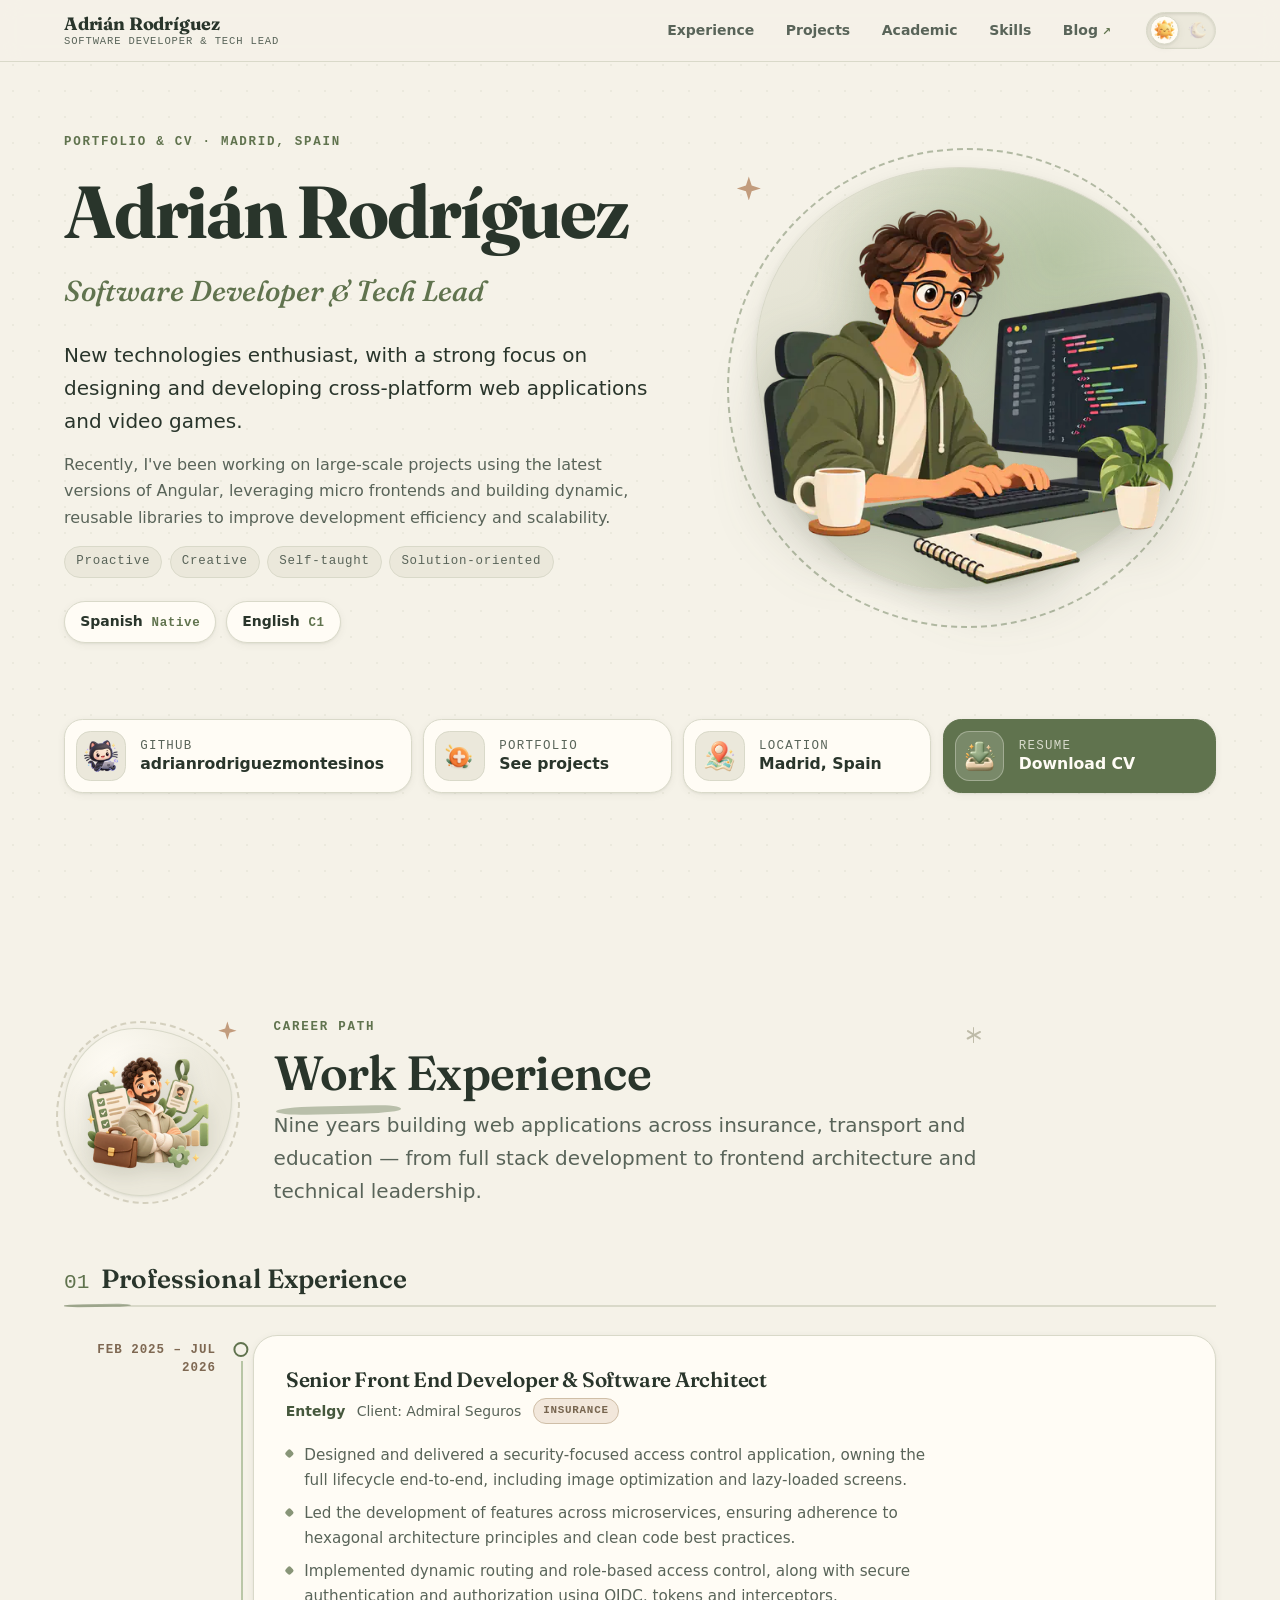
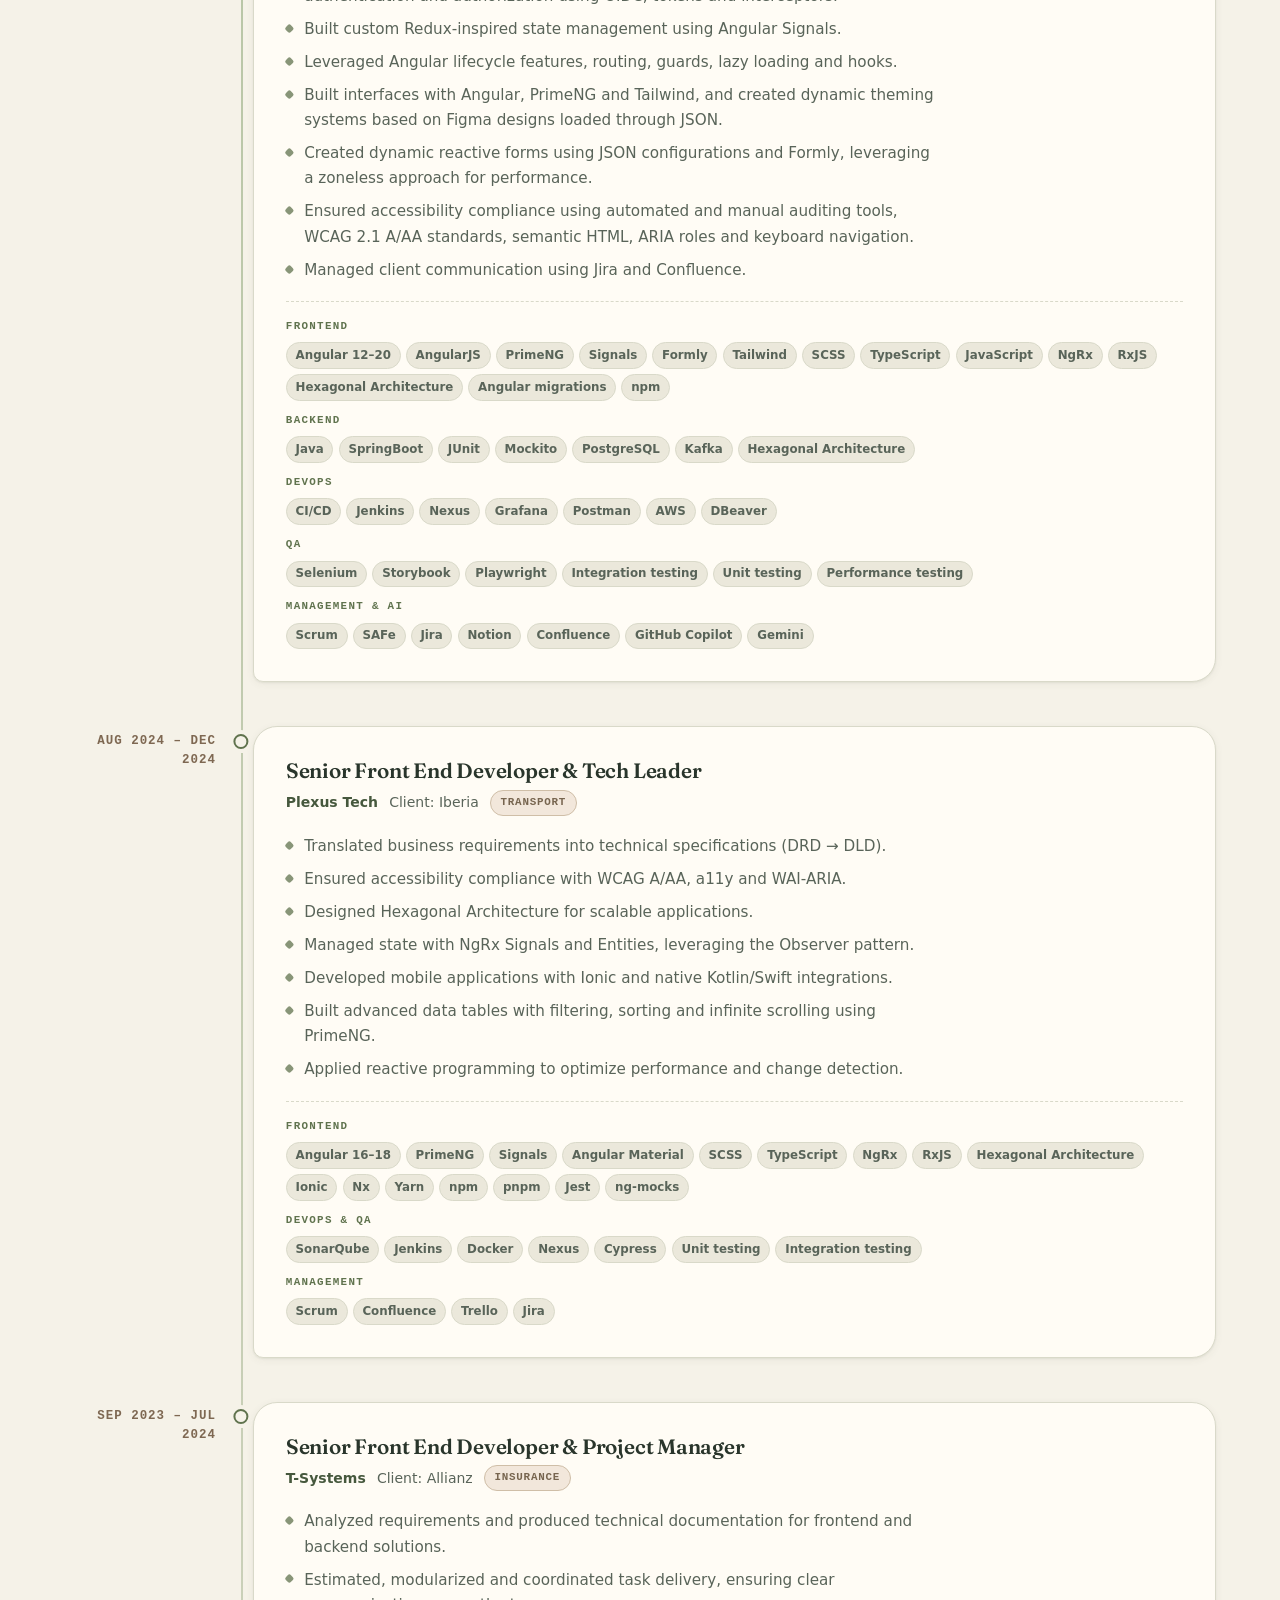
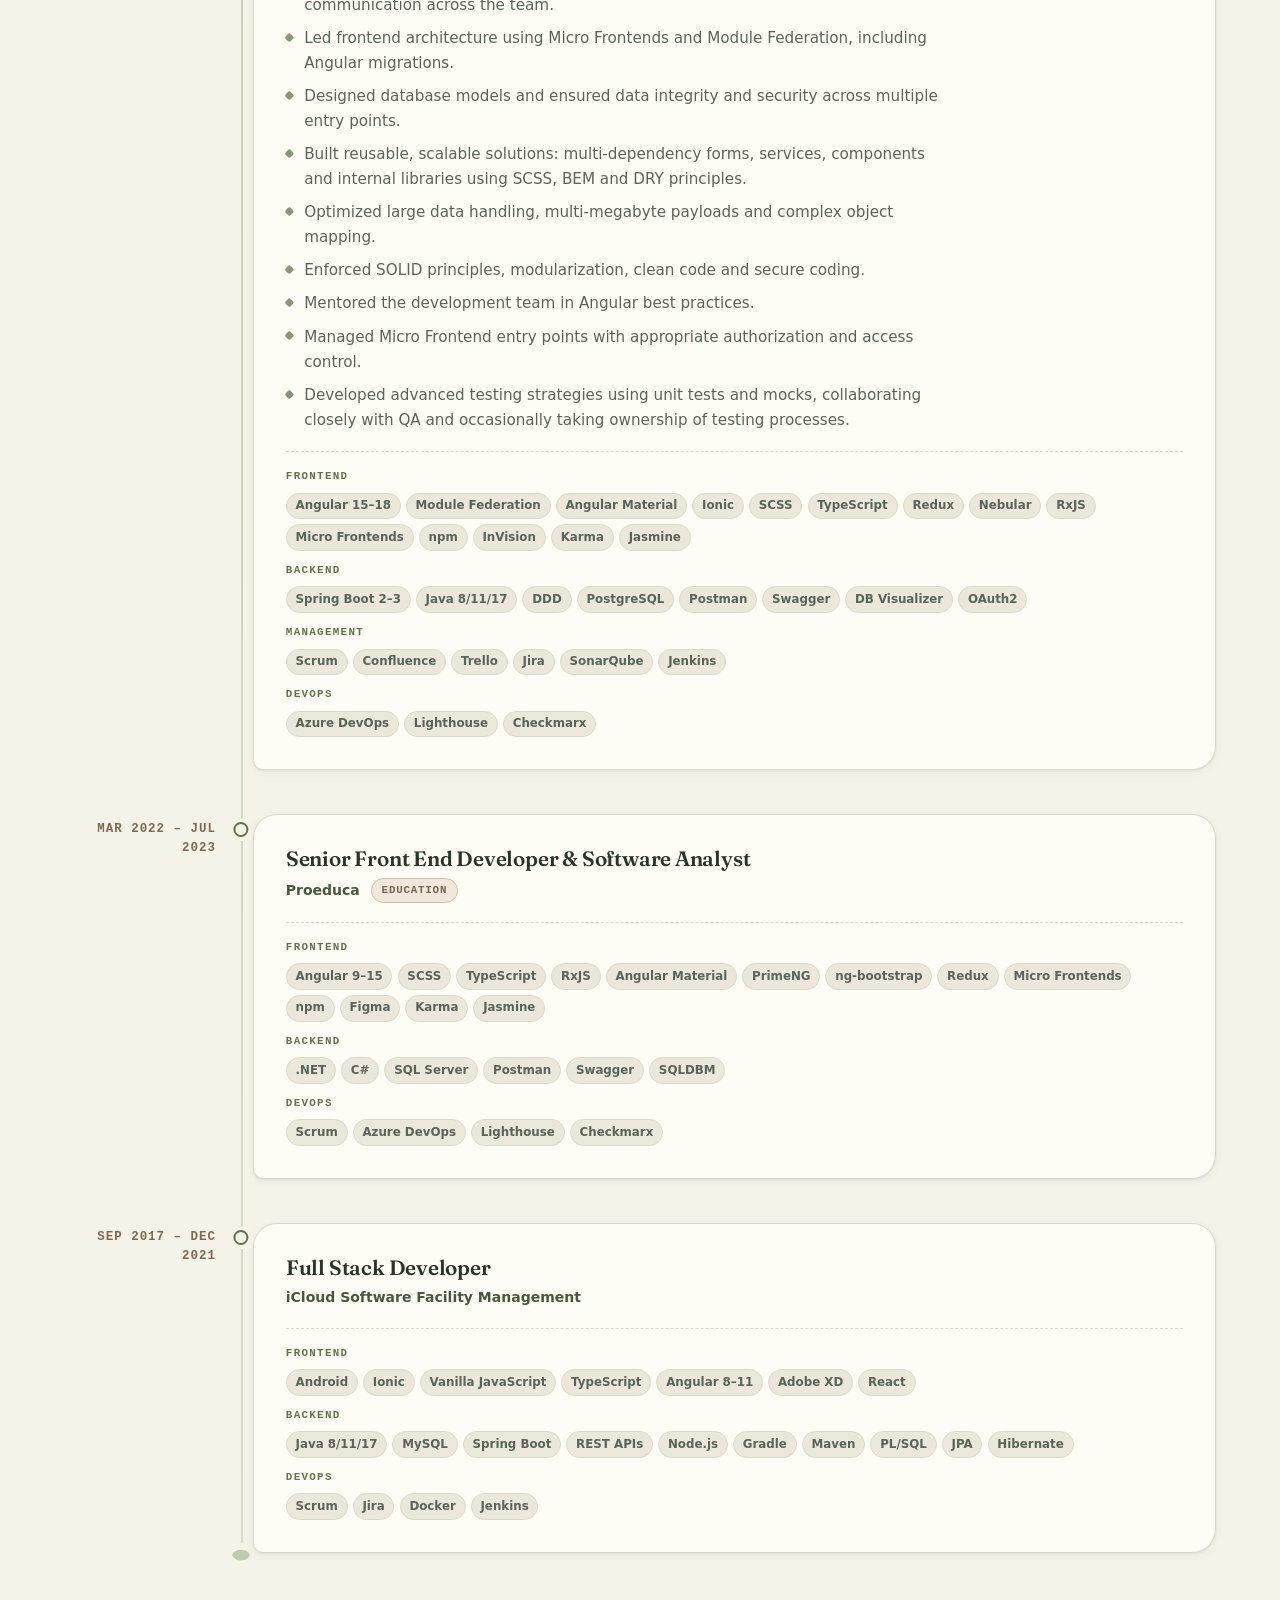
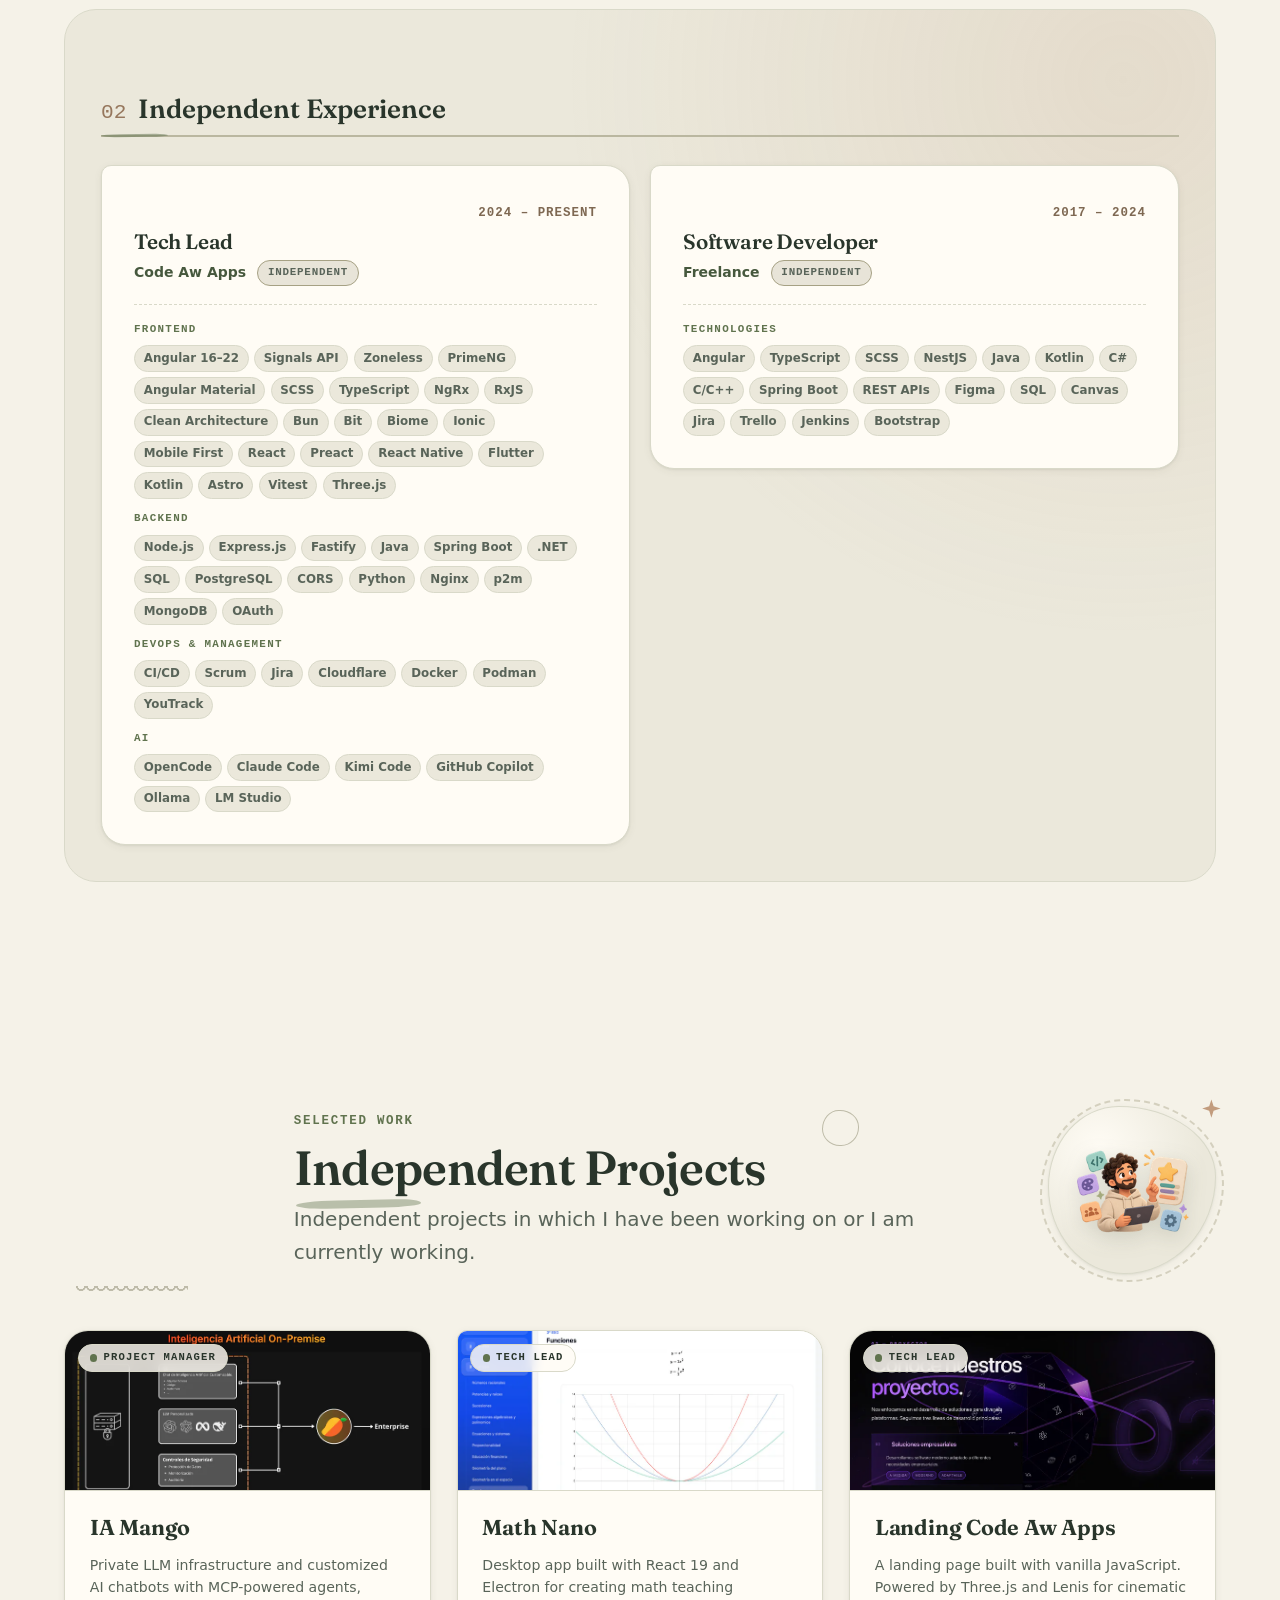
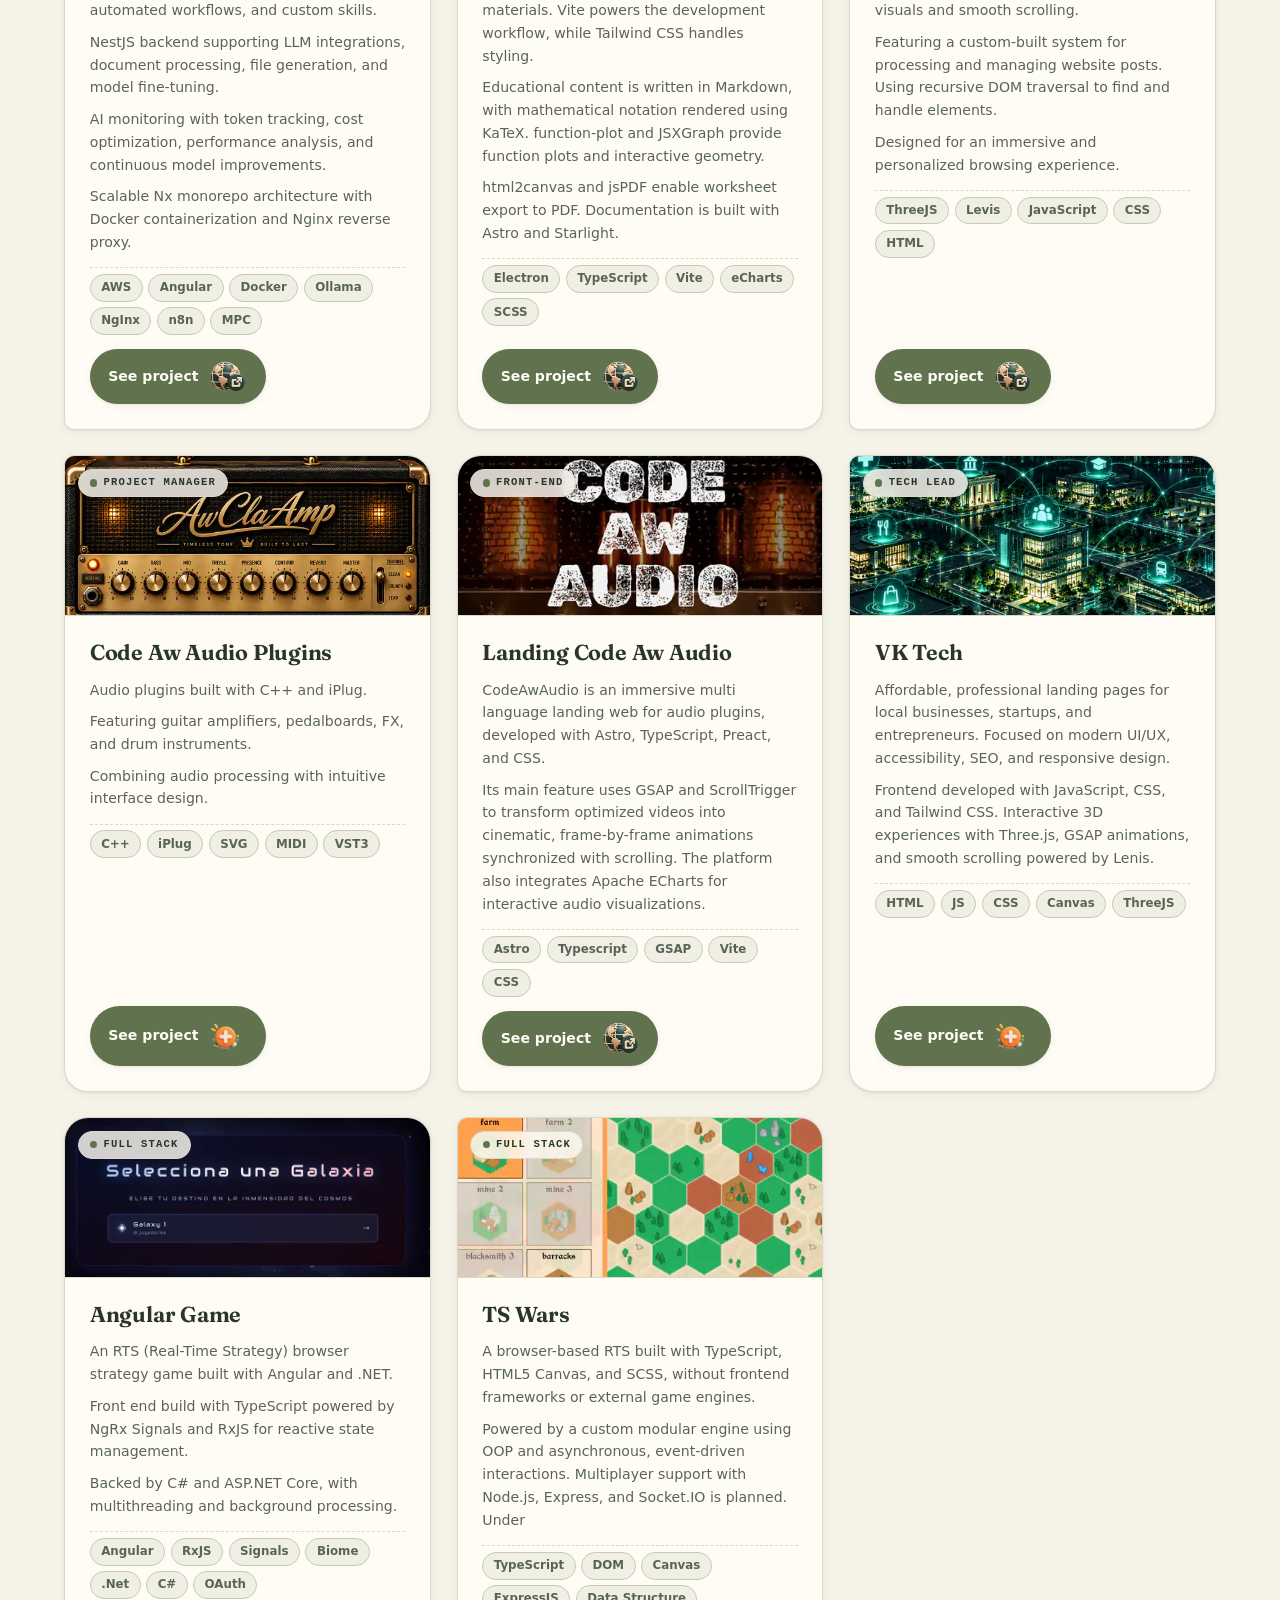
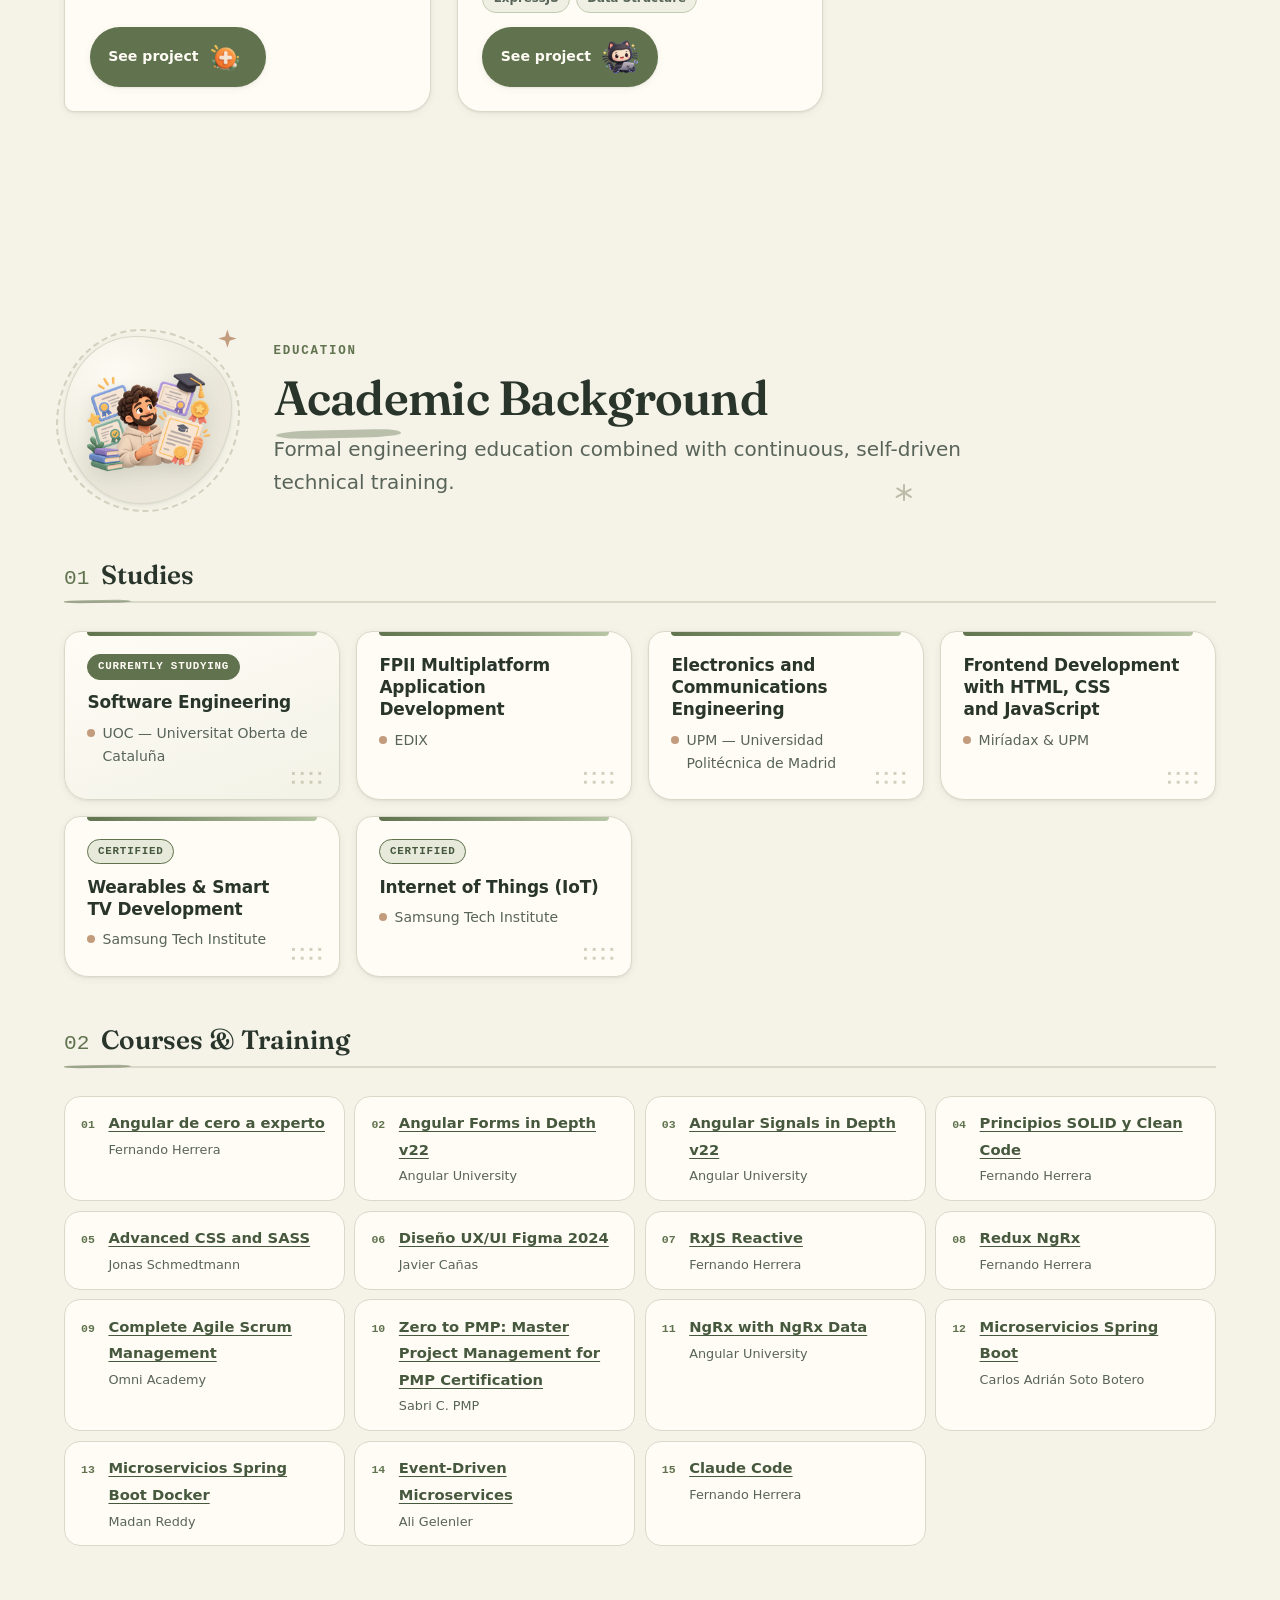
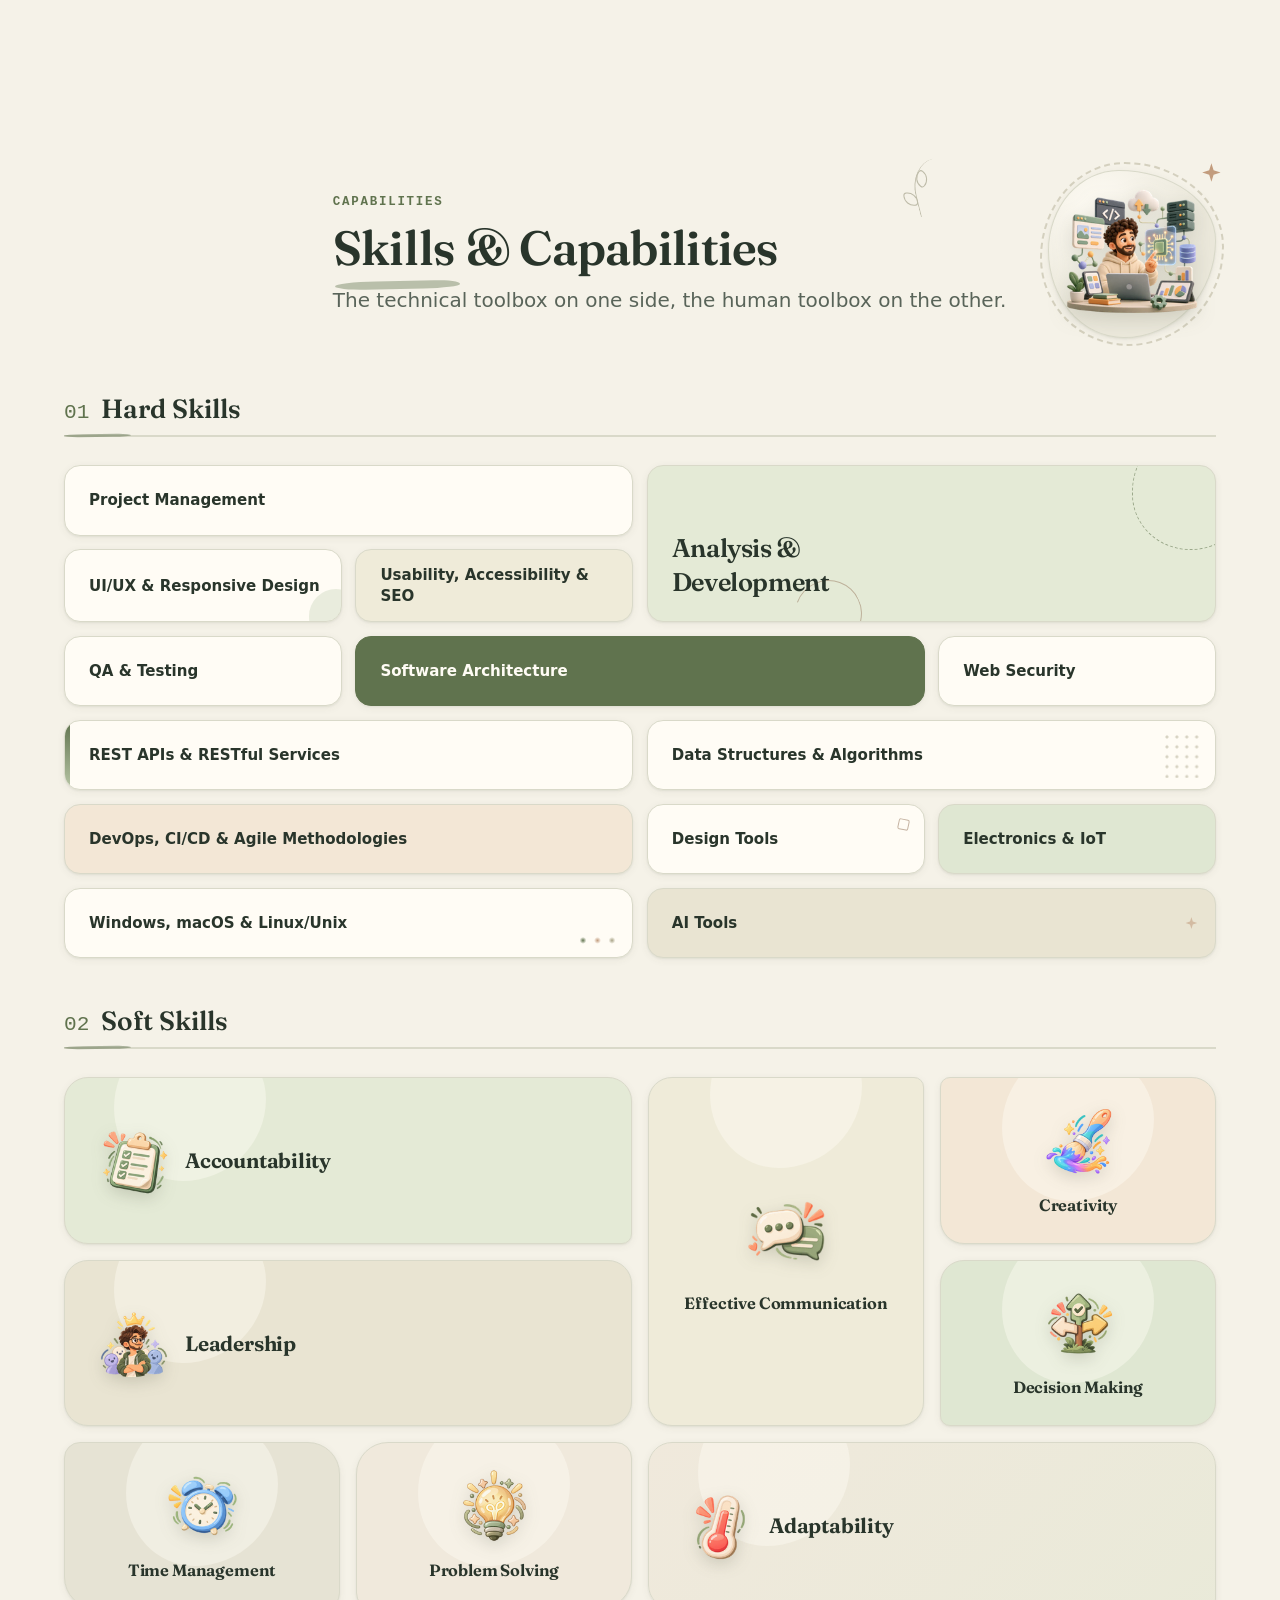
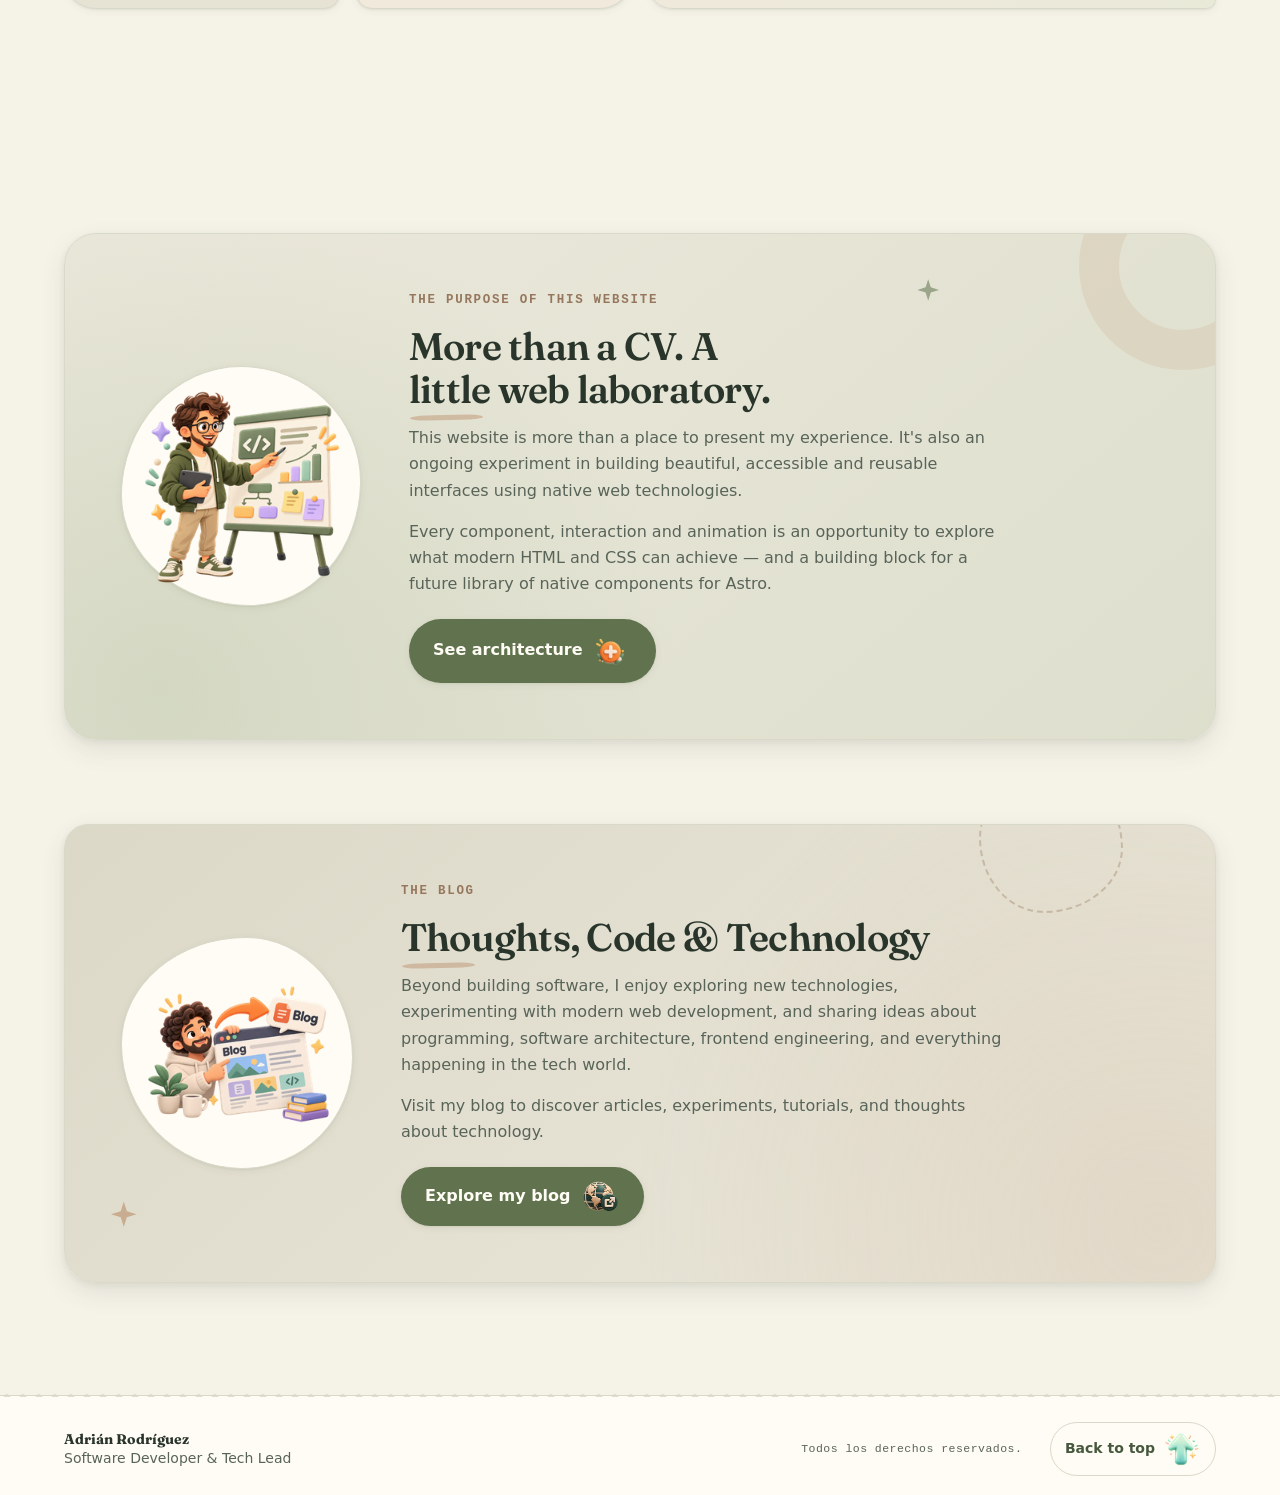
==== commit 2dafc858: "Update new image file" ====
--- a/index.html
+++ b/index.html
@@ -1079,7 +1079,7 @@
                 <div class="project-card__media">
                   <img
                     class="project-card__img"
-                    src="assets/images/landing-code.webp"
+                    src="assets/images/landing-codeaw.webp"
                     alt="Code Aw Apps"
                     width="800"
                     height="570"
